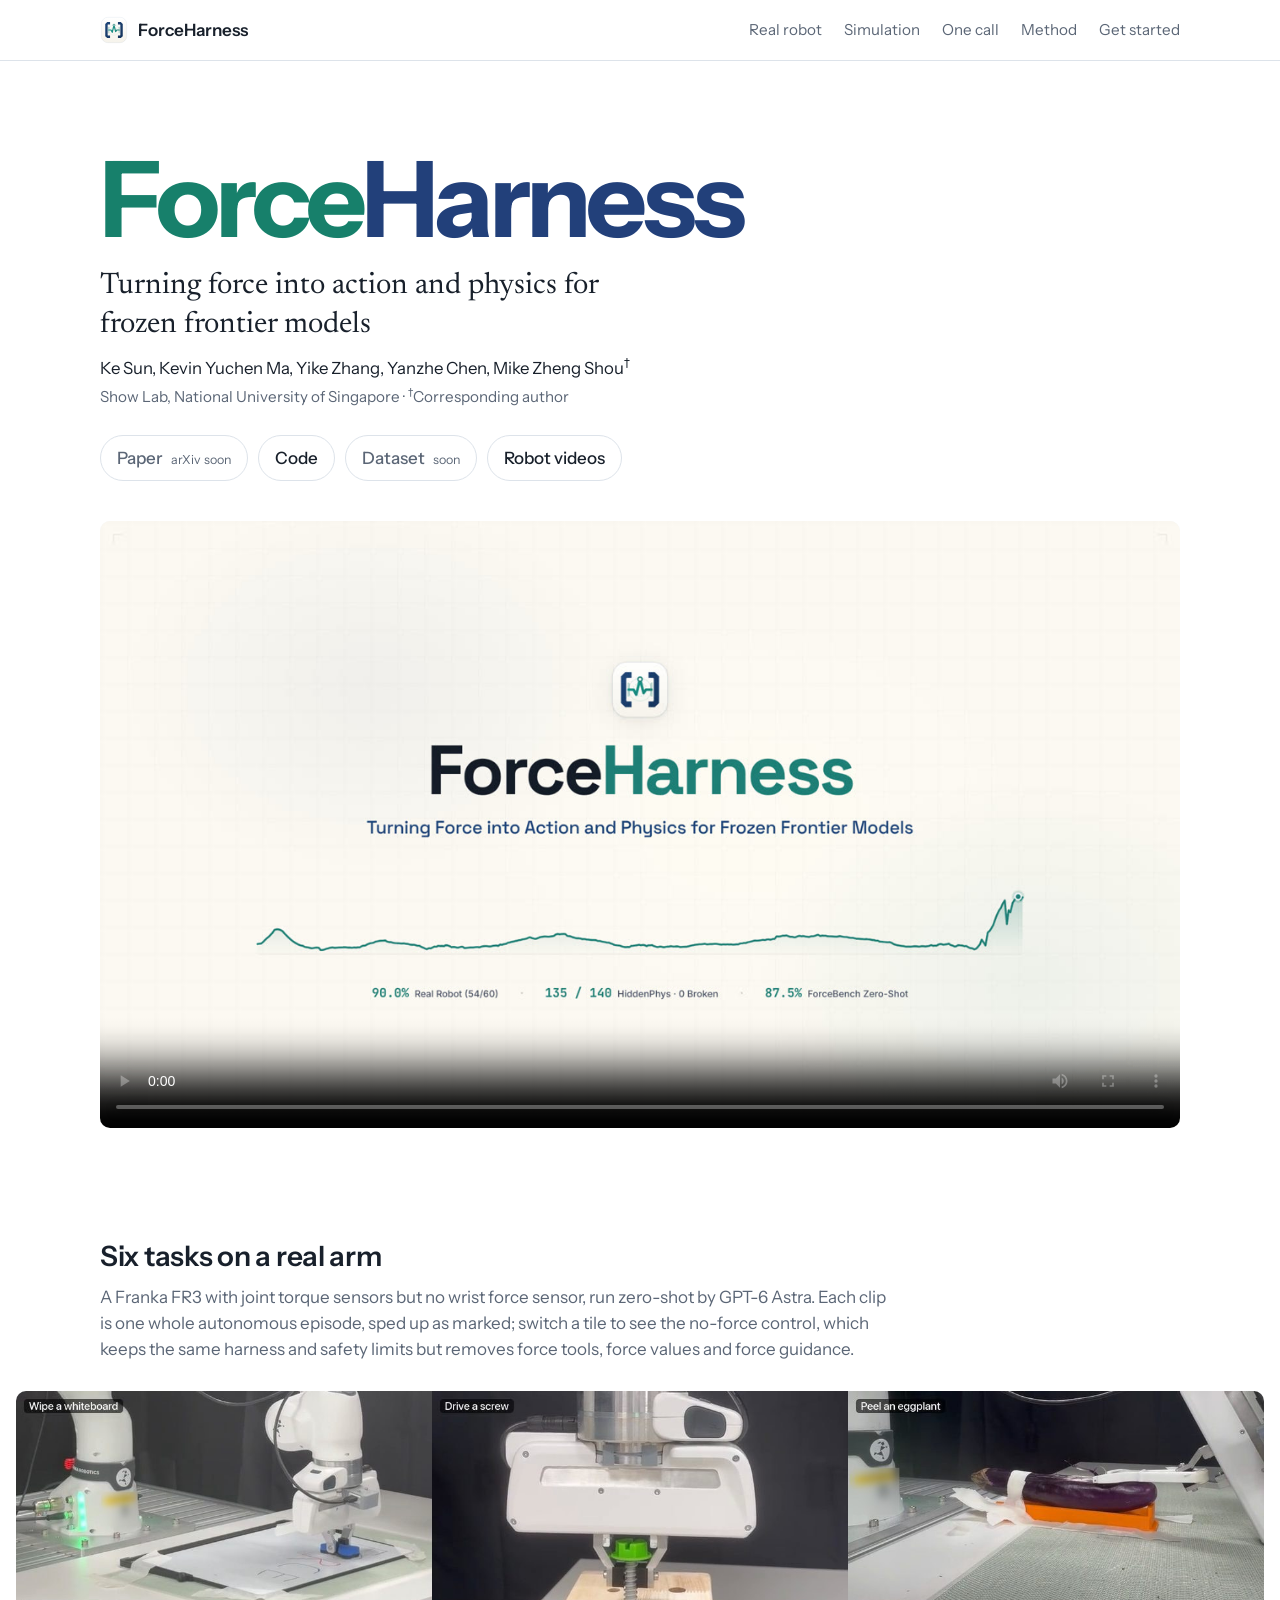
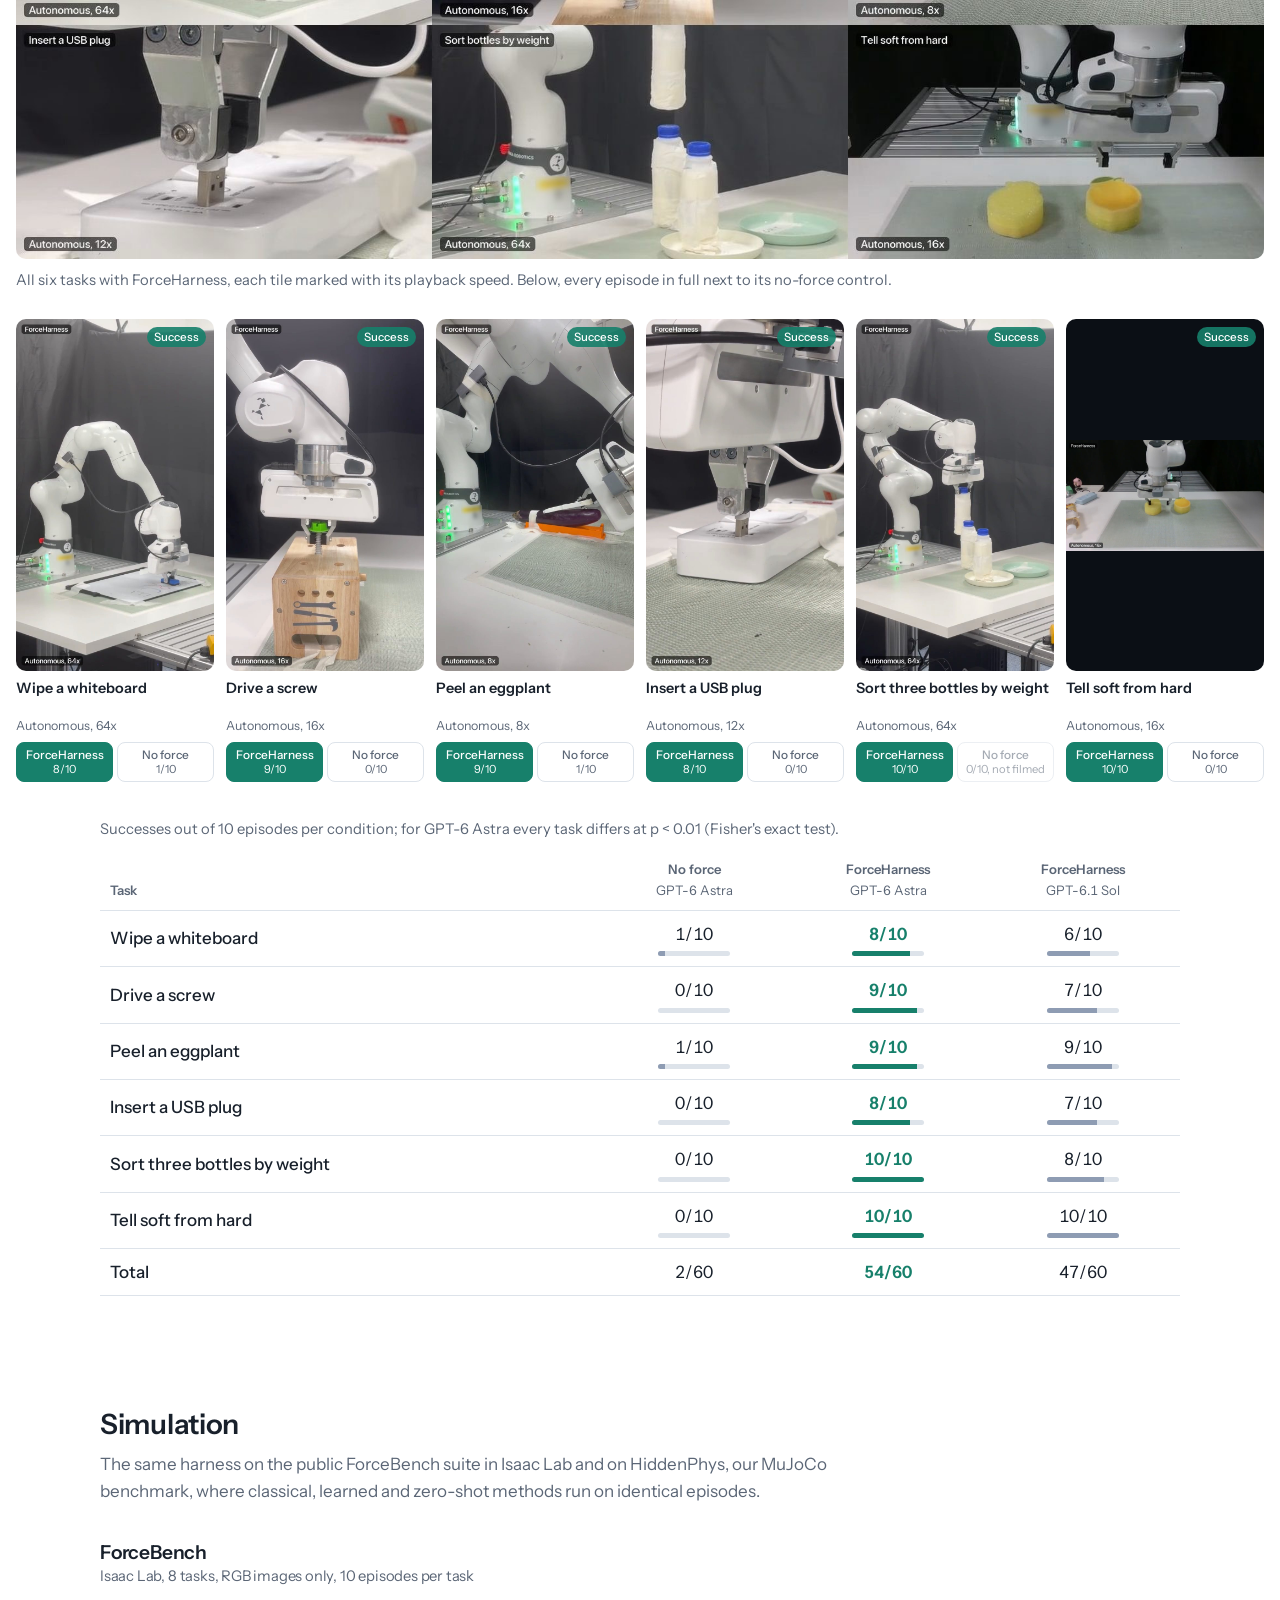
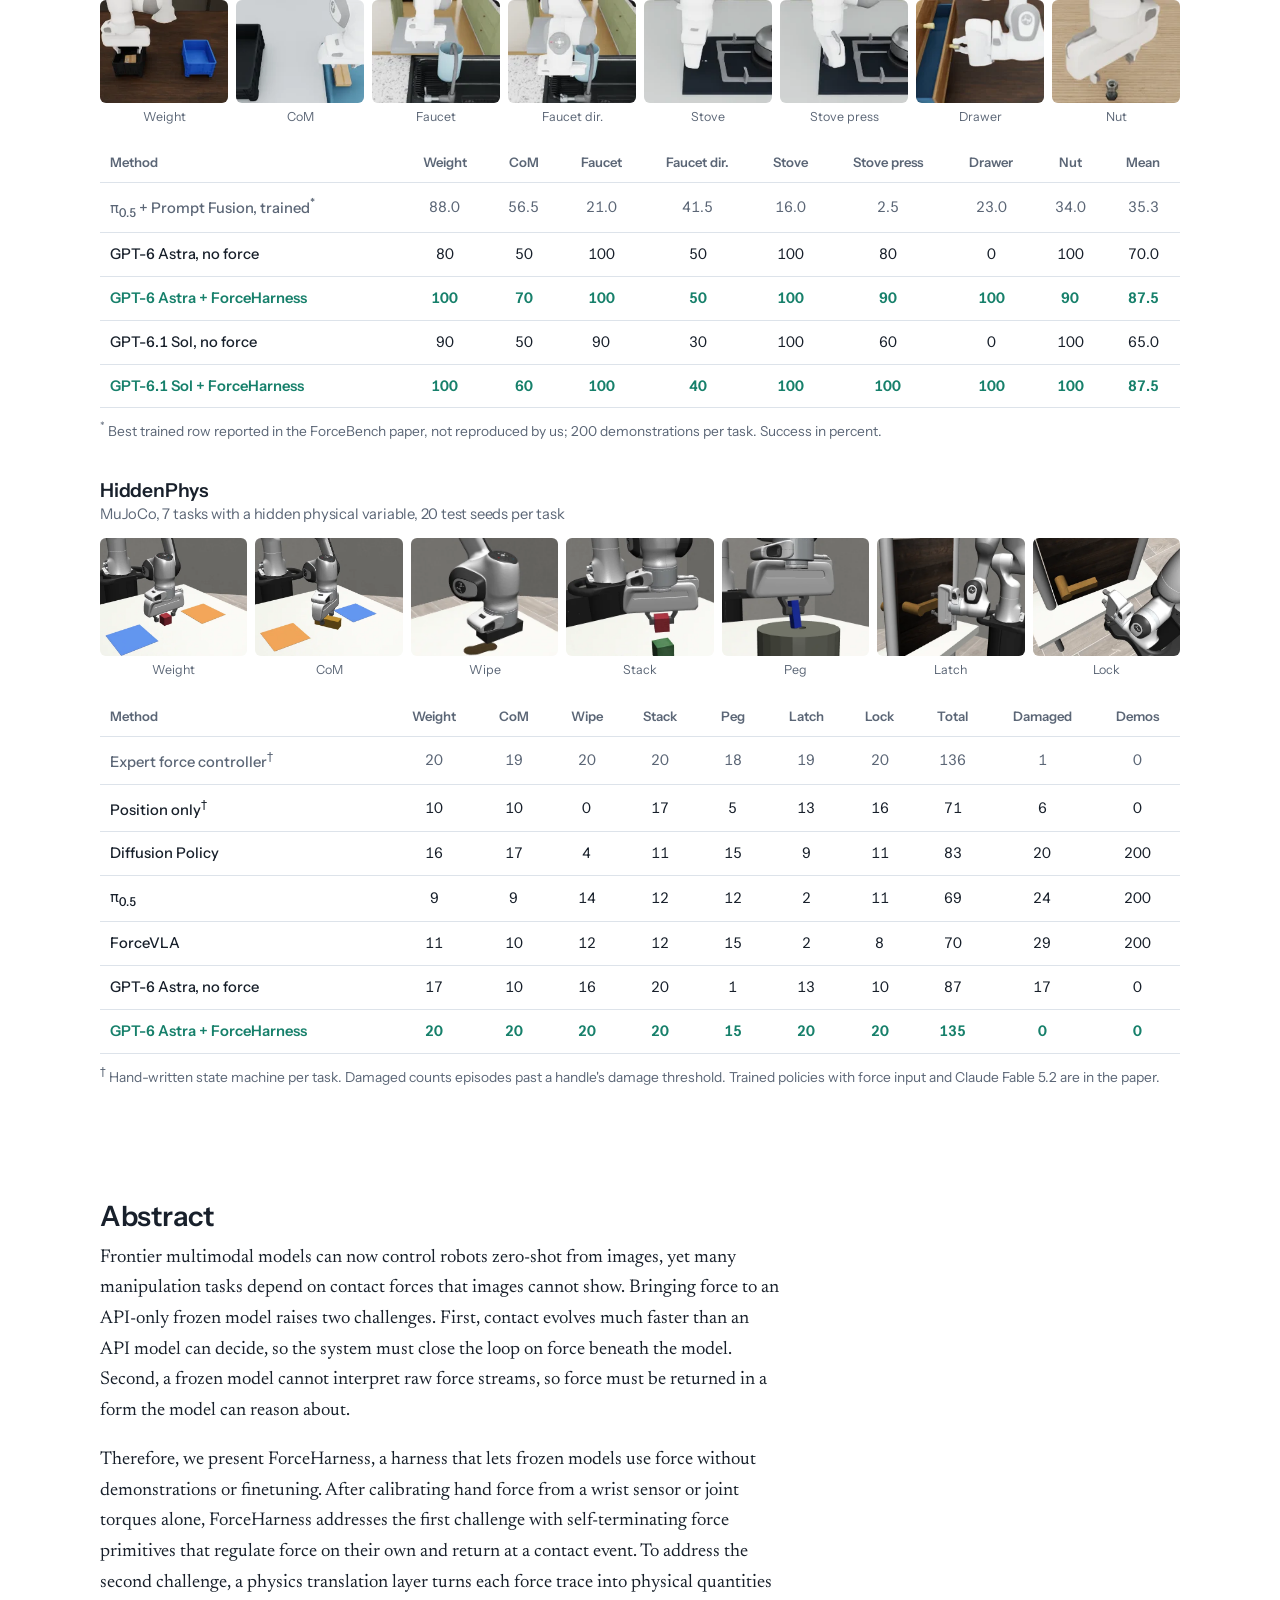
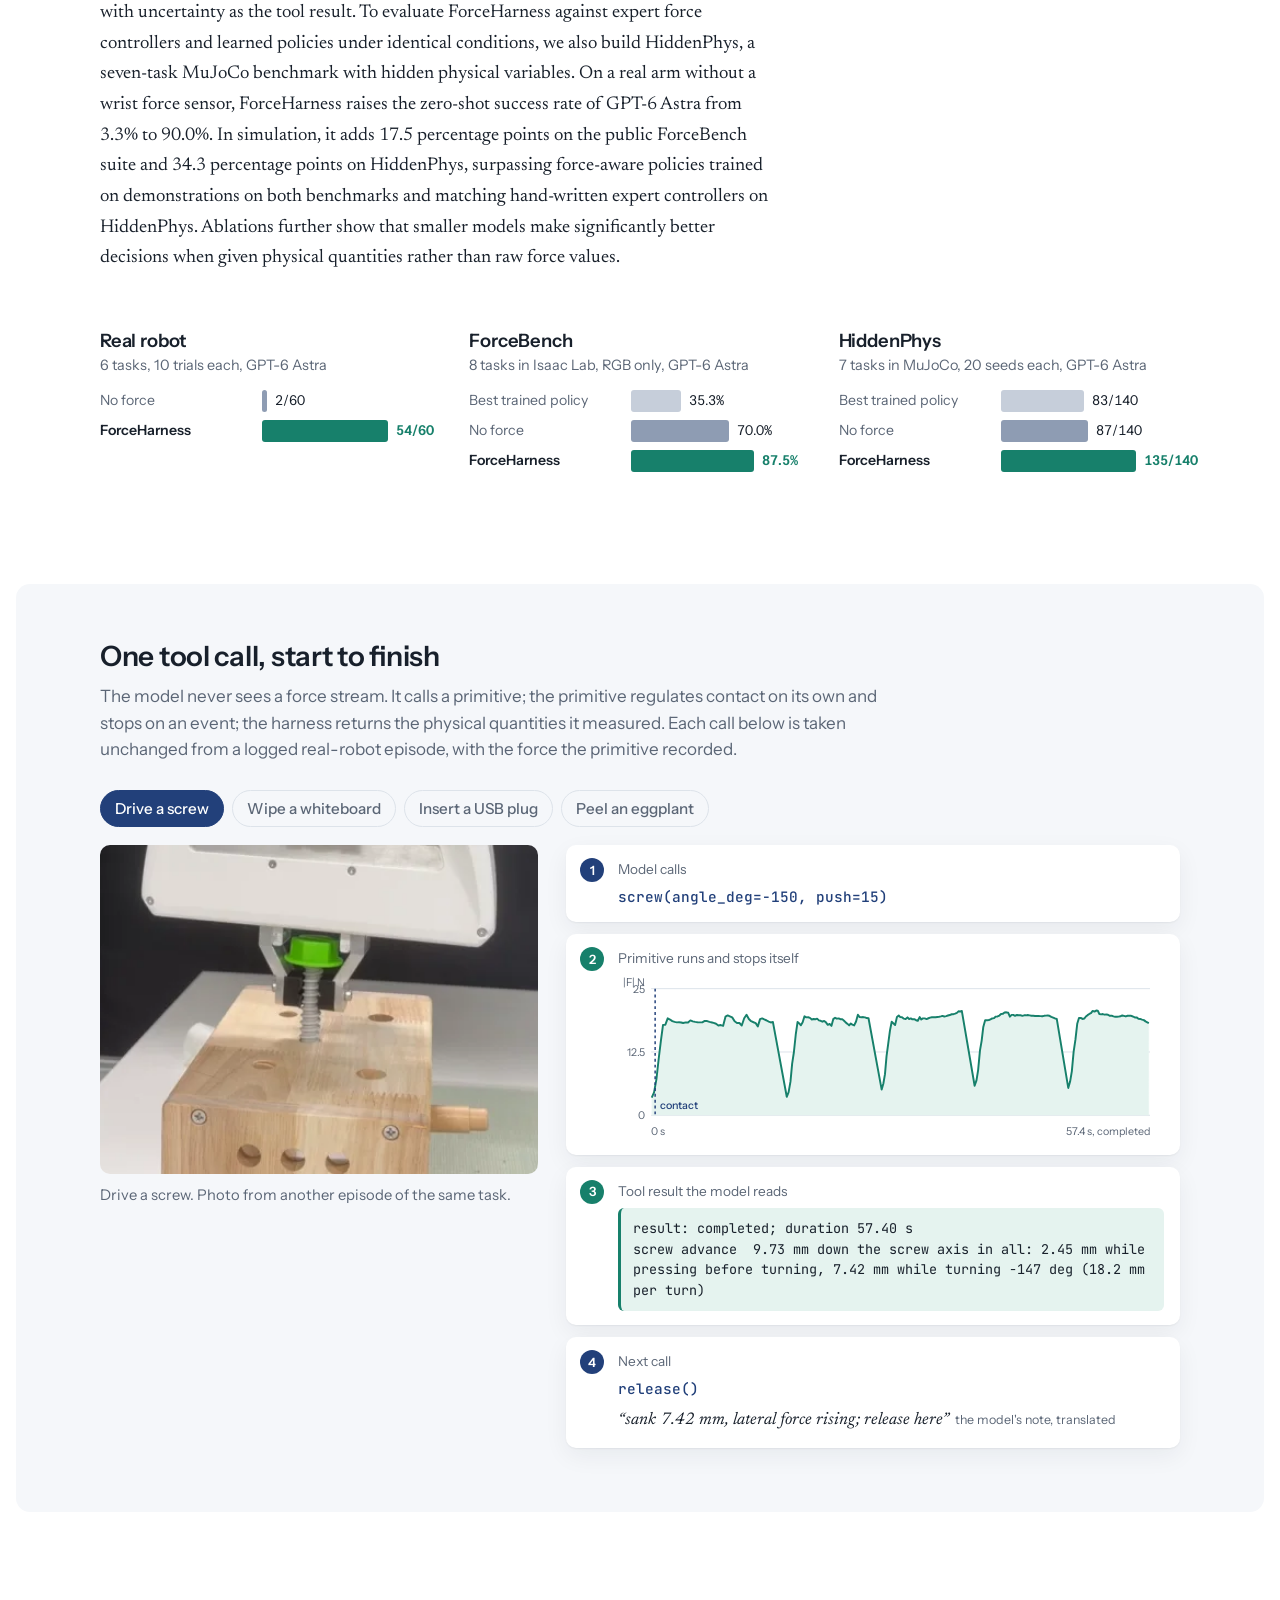
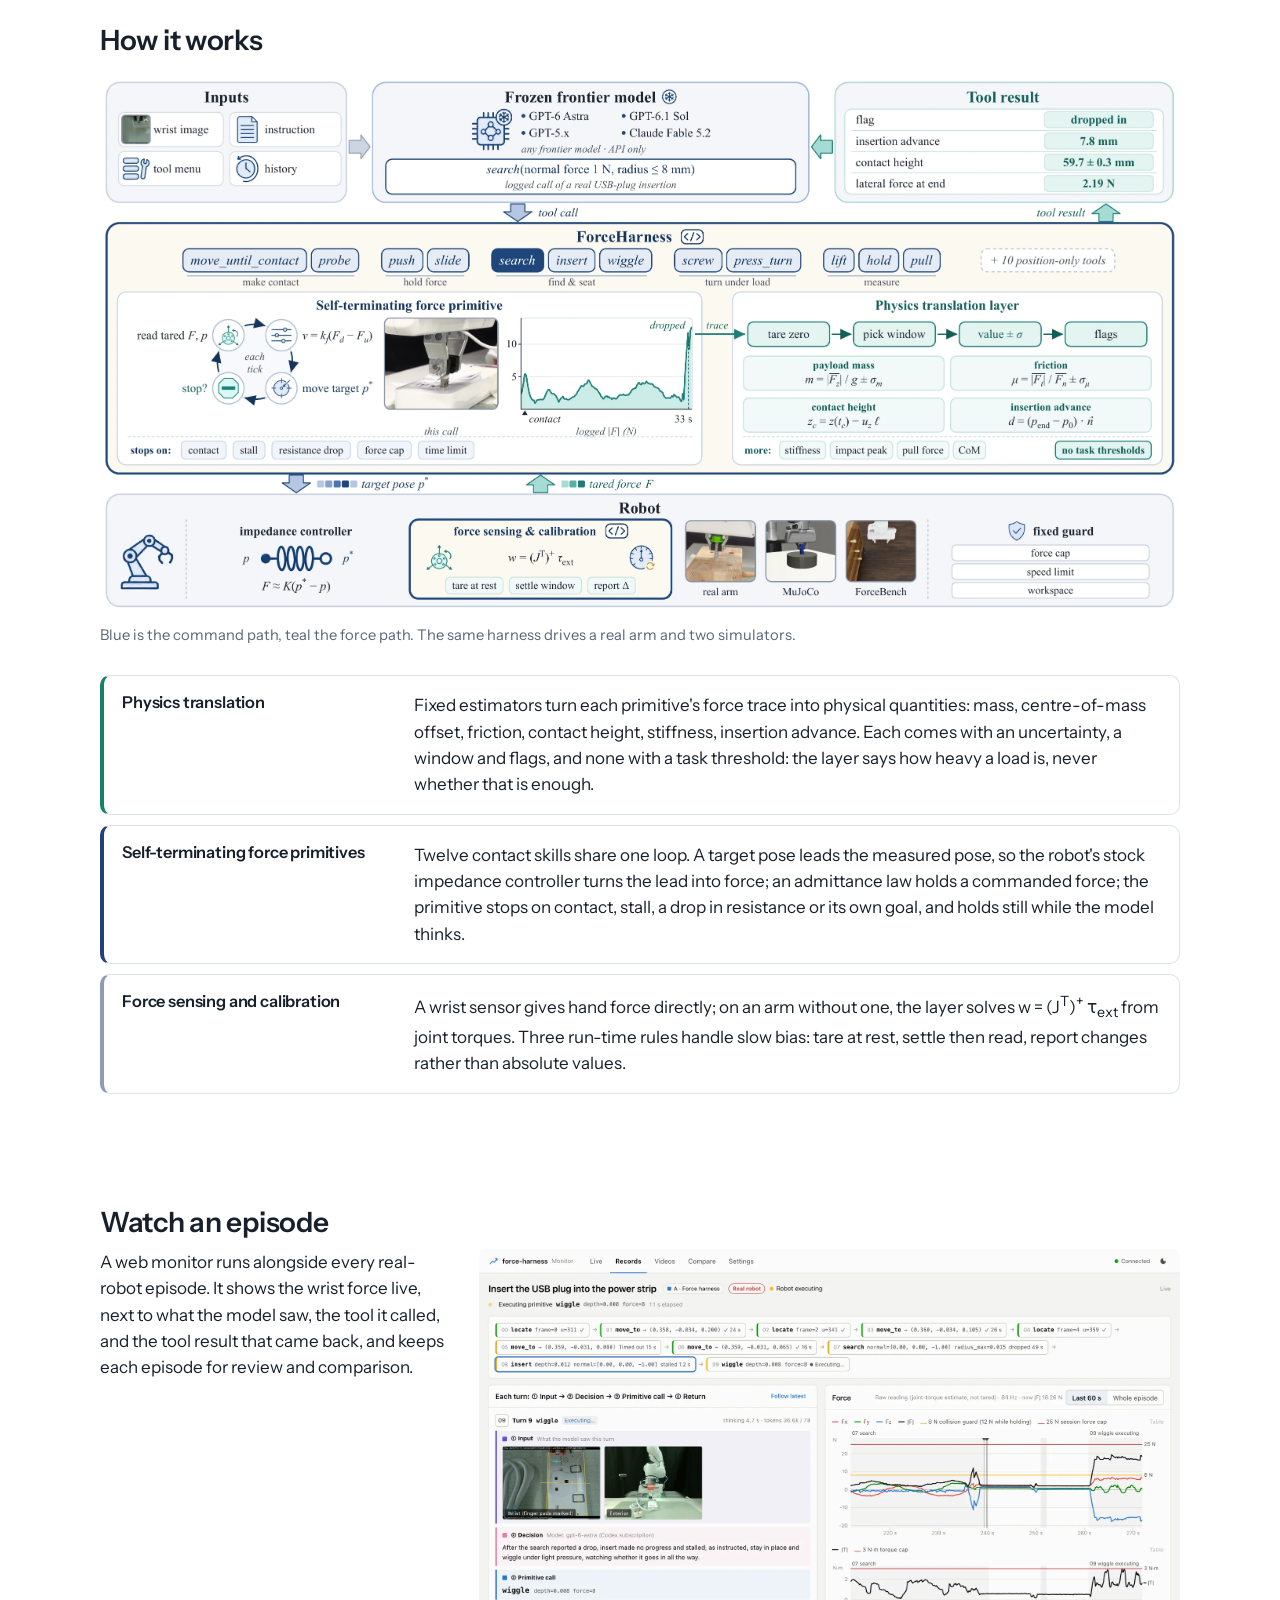
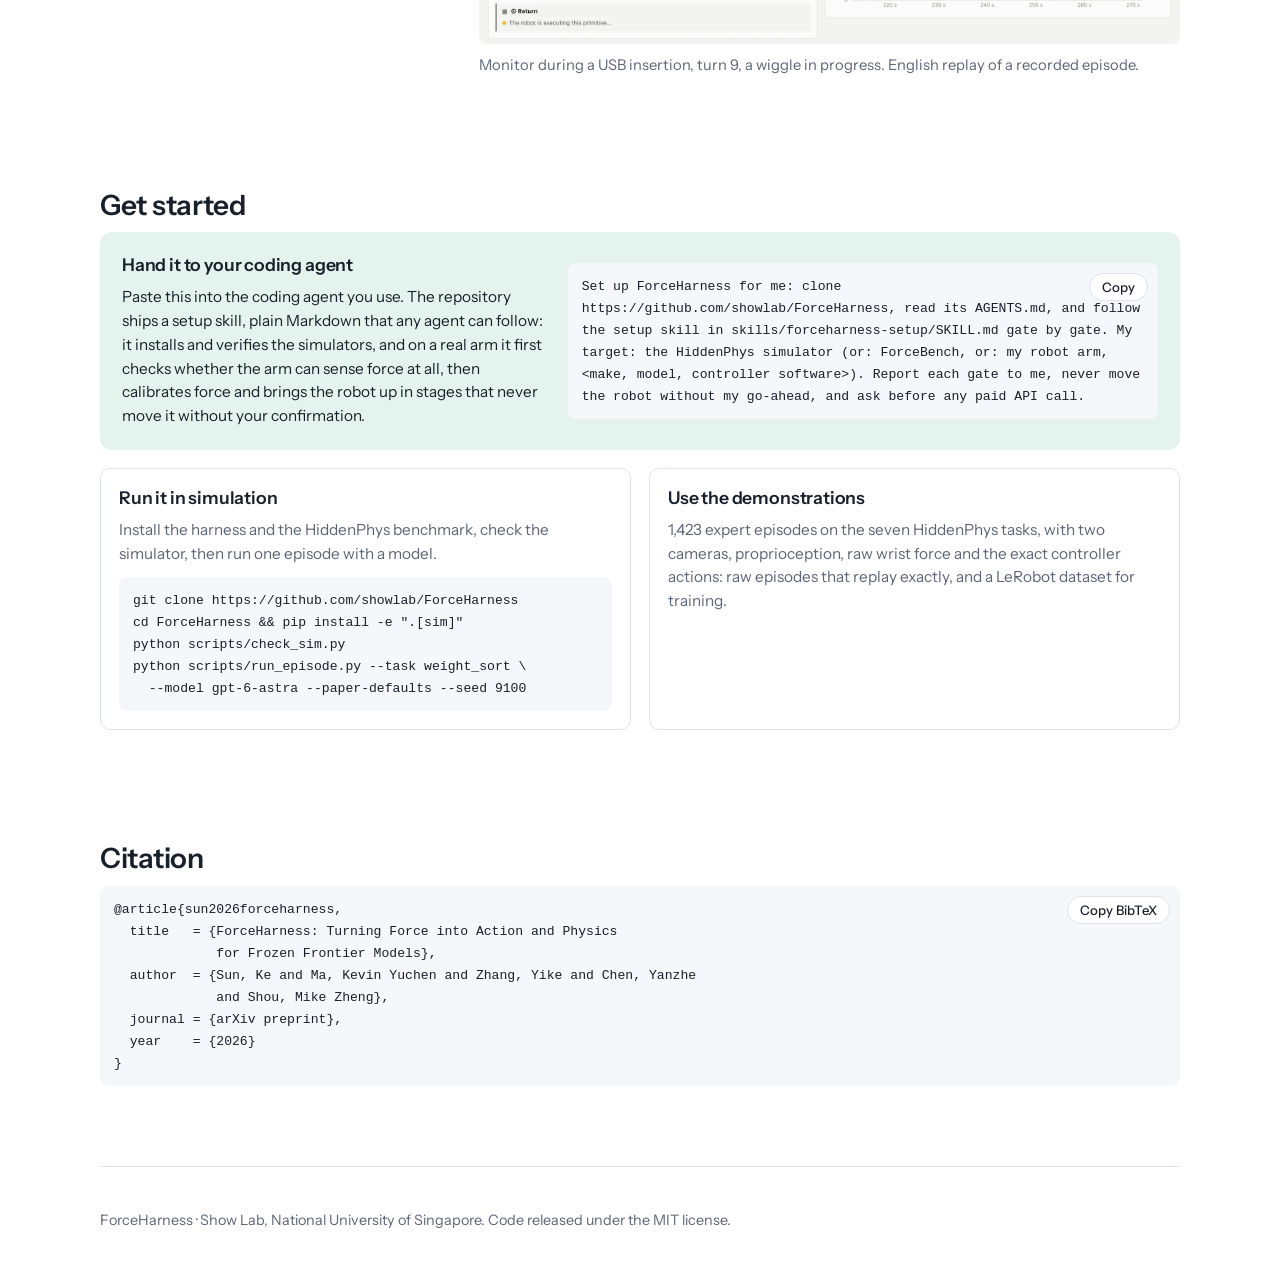
==== index.html @ 5e6ef02f "Project page" ====
<!doctype html>
<html lang="en">
<head>
<meta charset="utf-8">
<meta name="viewport" content="width=device-width, initial-scale=1">
<title>ForceHarness: Turning Force into Action and Physics for Frozen Frontier Models</title>
<meta name="description" content="ForceHarness lets a frozen frontier model use wrist force through self-terminating force primitives and a physics translation layer, with no demonstrations or finetuning.">
<meta property="og:title" content="ForceHarness: Turning Force into Action and Physics for Frozen Frontier Models">
<meta property="og:description" content="A harness that lets frozen frontier models use wrist force, on a real arm, ForceBench and HiddenPhys.">
<link rel="canonical" href="https://showlab.github.io/ForceHarness/">
<meta property="og:type" content="website">
<meta property="og:url" content="https://showlab.github.io/ForceHarness/">
<meta property="og:image" content="https://showlab.github.io/ForceHarness/assets/img/og_card.jpg">
<meta property="og:image:width" content="1200">
<meta property="og:image:height" content="630">
<meta property="og:image:alt" content="ForceHarness: Turning Force into Action and Physics for Frozen Frontier Models">
<meta name="twitter:card" content="summary_large_image">
<link rel="icon" type="image/png" href="assets/img/favicon.png">
<link rel="preconnect" href="https://fonts.googleapis.com">
<link rel="preconnect" href="https://fonts.gstatic.com" crossorigin>
<link href="https://fonts.googleapis.com/css2?family=Instrument+Sans:wght@400;500;600;700&family=JetBrains+Mono:wght@400;500&family=Newsreader:ital,opsz,wght@0,6..72,400;0,6..72,500;1,6..72,400&display=swap" rel="stylesheet">
<link rel="stylesheet" href="assets/css/site.css?v=20261116a">
</head>
<body>
<a class="skip" href="#main">Skip to content</a>

<header class="top">
  <div class="wrap top-row">
    <a class="brand" href="#" aria-label="ForceHarness home">
      <img src="assets/img/logo-badge.svg" alt="" width="28" height="28">
      <span>ForceHarness</span>
    </a>
    <nav aria-label="Sections">
      <a href="#real">Real robot</a>
      <a href="#bench">Simulation</a>
      <a href="#call">One call</a>
      <a href="#method">Method</a>
      <a href="#start">Get started</a>
    </nav>
  </div>
</header>

<main id="main">

<section class="hero">
  <div class="wrap">
    <h1><span class="w-force">Force</span><span class="w-harness">Harness</span></h1>
    <p class="lede">Turning force into action and physics for frozen frontier models</p>
    <p class="authors">Ke Sun, Kevin Yuchen Ma, Yike Zhang, Yanzhe Chen, Mike Zheng Shou<sup>&dagger;</sup></p>
    <p class="affil">Show Lab, National University of Singapore <span aria-hidden="true">&middot;</span> <sup>&dagger;</sup>Corresponding author</p>
    <ul class="links" aria-label="Resources">
      <li><span class="btn is-soon" aria-disabled="true">Paper<small>arXiv soon</small></span></li>
      <li><a class="btn" href="https://github.com/showlab/ForceHarness">Code</a></li>
      <li><span class="btn is-soon" aria-disabled="true">Dataset<small>soon</small></span></li>
      <li><a class="btn" href="#real">Robot videos</a></li>
    </ul>
  </div>
  <!-- Main video: the project film. It has narration, so it waits for a click. -->
  <figure id="film" class="film wrap">
    <video id="film-video" controls playsinline preload="metadata" poster="assets/video/forceharness_film.jpg">
      <source src="assets/video/forceharness_film.mp4" type="video/mp4">
    </video>
  </figure>
</section>

<section id="real" class="real">
  <div class="wrap">
    <h2>Six tasks on a real arm</h2>
    <p class="section-intro">A Franka FR3 with joint torque sensors but no wrist force sensor, run zero-shot by GPT-6 Astra.
      Each clip is one whole autonomous episode, sped up as marked; switch a tile to see the no-force control, which keeps
      the same harness and safety limits but removes force tools, force values and force guidance.</p>
  </div>
  <figure class="teaser wrap-wide">
    <video id="teaser" autoplay muted loop playsinline preload="metadata" poster="assets/video/teaser.jpg">
      <source src="assets/video/teaser.mp4" type="video/mp4">
    </video>
    <figcaption>All six tasks with ForceHarness, each tile marked with its playback speed. Below, every episode in full
      next to its no-force control.</figcaption>
  </figure>
  <div class="clip-grid wrap-wide" data-clips></div>
  <div class="wrap">
  <p class="table-lead">Successes out of 10 episodes per condition; for GPT-6 Astra every task differs at p &lt; 0.01
    (Fisher's exact test).</p>
  <div class="table-scroll">
    <table class="real-table">
      <thead>
        <tr><th scope="col">Task</th><th scope="col">No force<br><span>GPT-6 Astra</span></th><th scope="col">ForceHarness<br><span>GPT-6 Astra</span></th><th scope="col">ForceHarness<br><span>GPT-6.1 Sol</span></th></tr>
      </thead>
      <tbody></tbody>
      <tfoot><tr><th scope="row">Total</th><td>2/60</td><td class="win">54/60</td><td>47/60</td></tr></tfoot>
    </table>
  </div>
  </div>
</section>

<section id="bench" class="bench wrap">
  <h2>Simulation</h2>
  <p class="section-intro">The same harness on the public ForceBench suite in Isaac Lab and on HiddenPhys, our MuJoCo
    benchmark, where classical, learned and zero-shot methods run on identical episodes.</p>
  <div class="bench-block">
    <h3>ForceBench <span>Isaac Lab, 8 tasks, RGB images only, 10 episodes per task</span></h3>
    <div class="frames frames-8" data-frames="fb"></div>
    <div class="table-scroll">
      <table class="num-table">
        <thead><tr><th scope="col">Method</th><th>Weight</th><th>CoM</th><th>Faucet</th><th>Faucet dir.</th><th>Stove</th><th>Stove press</th><th>Drawer</th><th>Nut</th><th>Mean</th></tr></thead>
        <tbody>
          <tr class="muted-row"><th scope="row">&pi;<sub>0.5</sub> + Prompt Fusion, trained<sup>*</sup></th><td>88.0</td><td>56.5</td><td>21.0</td><td>41.5</td><td>16.0</td><td>2.5</td><td>23.0</td><td>34.0</td><td>35.3</td></tr>
          <tr><th scope="row">GPT-6 Astra, no force</th><td>80</td><td>50</td><td>100</td><td>50</td><td>100</td><td>80</td><td>0</td><td>100</td><td>70.0</td></tr>
          <tr class="win-row"><th scope="row">GPT-6 Astra + ForceHarness</th><td>100</td><td>70</td><td>100</td><td>50</td><td>100</td><td>90</td><td>100</td><td>90</td><td>87.5</td></tr>
          <tr><th scope="row">GPT-6.1 Sol, no force</th><td>90</td><td>50</td><td>90</td><td>30</td><td>100</td><td>60</td><td>0</td><td>100</td><td>65.0</td></tr>
          <tr class="win-row"><th scope="row">GPT-6.1 Sol + ForceHarness</th><td>100</td><td>60</td><td>100</td><td>40</td><td>100</td><td>100</td><td>100</td><td>100</td><td>87.5</td></tr>
        </tbody>
      </table>
    </div>
    <p class="table-note"><sup>*</sup> Best trained row reported in the ForceBench paper, not reproduced by us; 200 demonstrations per task. Success in percent.</p>
  </div>
  <div class="bench-block">
    <h3>HiddenPhys <span>MuJoCo, 7 tasks with a hidden physical variable, 20 test seeds per task</span></h3>
    <div class="frames frames-7" data-frames="hp"></div>
    <div class="table-scroll">
      <table class="num-table">
        <thead><tr><th scope="col">Method</th><th>Weight</th><th>CoM</th><th>Wipe</th><th>Stack</th><th>Peg</th><th>Latch</th><th>Lock</th><th>Total</th><th>Damaged</th><th>Demos</th></tr></thead>
        <tbody>
          <tr class="muted-row"><th scope="row">Expert force controller<sup>&dagger;</sup></th><td>20</td><td>19</td><td>20</td><td>20</td><td>18</td><td>19</td><td>20</td><td>136</td><td>1</td><td>0</td></tr>
          <tr><th scope="row">Position only<sup>&dagger;</sup></th><td>10</td><td>10</td><td>0</td><td>17</td><td>5</td><td>13</td><td>16</td><td>71</td><td>6</td><td>0</td></tr>
          <tr><th scope="row">Diffusion Policy</th><td>16</td><td>17</td><td>4</td><td>11</td><td>15</td><td>9</td><td>11</td><td>83</td><td>20</td><td>200</td></tr>
          <tr><th scope="row">&pi;<sub>0.5</sub></th><td>9</td><td>9</td><td>14</td><td>12</td><td>12</td><td>2</td><td>11</td><td>69</td><td>24</td><td>200</td></tr>
          <tr><th scope="row">ForceVLA</th><td>11</td><td>10</td><td>12</td><td>12</td><td>15</td><td>2</td><td>8</td><td>70</td><td>29</td><td>200</td></tr>
          <tr><th scope="row">GPT-6 Astra, no force</th><td>17</td><td>10</td><td>16</td><td>20</td><td>1</td><td>13</td><td>10</td><td>87</td><td>17</td><td>0</td></tr>
          <tr class="win-row"><th scope="row">GPT-6 Astra + ForceHarness</th><td>20</td><td>20</td><td>20</td><td>20</td><td>15</td><td>20</td><td>20</td><td>135</td><td>0</td><td>0</td></tr>
        </tbody>
      </table>
    </div>
    <p class="table-note"><sup>&dagger;</sup> Hand-written state machine per task. Damaged counts episodes past a handle's damage
      threshold. Trained policies with force input and Claude Fable 5.2 are in the paper.</p>
  </div>
</section>

<section class="abstract wrap prose">
  <h2>Abstract</h2>
  <p>Frontier multimodal models can now control robots zero-shot from images, yet many manipulation tasks depend on
    contact forces that images cannot show. Bringing force to an API-only frozen model raises two challenges. First,
    contact evolves much faster than an API model can decide, so the system must close the loop on force beneath the
    model. Second, a frozen model cannot interpret raw force streams, so force must be returned in a form the model can
    reason about.</p>
  <p>Therefore, we present ForceHarness, a harness that lets frozen models use force without demonstrations or
    finetuning. After calibrating hand force from a wrist sensor or joint torques alone, ForceHarness addresses the first
    challenge with self-terminating force primitives that regulate force on their own and return at a contact event. To
    address the second challenge, a physics translation layer turns each force trace into physical quantities with
    uncertainty as the tool result. To evaluate ForceHarness against expert force controllers and learned policies under
    identical conditions, we also build HiddenPhys, a seven-task MuJoCo benchmark with hidden physical variables. On a
    real arm without a wrist force sensor, ForceHarness raises the zero-shot success rate of GPT-6 Astra from 3.3% to
    90.0%. In simulation, it adds 17.5 percentage points on the public ForceBench suite and 34.3 percentage points on
    HiddenPhys, surpassing force-aware policies trained on demonstrations on both benchmarks and matching hand-written
    expert controllers on HiddenPhys. Ablations further show that smaller models make significantly better decisions
    when given physical quantities rather than raw force values.</p>
</section>

<section class="results wrap" aria-label="Main results in numbers">
  <div class="result">
    <h2>Real robot</h2>
    <p class="result-sub">6 tasks, 10 trials each, GPT-6 Astra</p>
    <div class="bars" data-bars='[["No force",3.3,"2/60"],["ForceHarness",90.0,"54/60"]]'></div>
  </div>
  <div class="result">
    <h2>ForceBench</h2>
    <p class="result-sub">8 tasks in Isaac Lab, RGB only, GPT-6 Astra</p>
    <div class="bars" data-bars='[["Best trained policy",35.3,"35.3%"],["No force",70.0,"70.0%"],["ForceHarness",87.5,"87.5%"]]'></div>
  </div>
  <div class="result">
    <h2>HiddenPhys</h2>
    <p class="result-sub">7 tasks in MuJoCo, 20 seeds each, GPT-6 Astra</p>
    <div class="bars" data-bars='[["Best trained policy",59.3,"83/140"],["No force",62.1,"87/140"],["ForceHarness",96.4,"135/140"]]'></div>
  </div>
</section>

<section id="call" class="call wrap-wide">
  <div class="wrap">
    <h2>One tool call, start to finish</h2>
    <p class="section-intro">The model never sees a force stream. It calls a primitive; the primitive regulates contact on
      its own and stops on an event; the harness returns the physical quantities it measured. Each call below is taken
      unchanged from a logged real-robot episode, with the force the primitive recorded.</p>
  </div>
  <div class="call-shell">
    <div class="tabs" role="tablist" aria-label="Logged calls"></div>
    <div class="call-panel" role="tabpanel" aria-live="polite">
      <figure class="call-photo"><img alt="" src=""><figcaption></figcaption></figure>
      <ol class="call-steps">
        <li class="step step-command">
          <span class="step-label">Model calls</span>
          <code class="call-code" data-field="call"></code>
        </li>
        <li class="step step-force">
          <span class="step-label">Primitive runs and stops itself</span>
          <svg class="trace" viewBox="0 0 560 170" role="img" aria-label="Force on the hand during the call"></svg>
        </li>
        <li class="step step-force">
          <span class="step-label">Tool result the model reads</span>
          <pre class="receipt" data-field="receipt"></pre>
        </li>
        <li class="step step-command">
          <span class="step-label">Next call</span>
          <code class="call-code" data-field="next"></code>
          <p class="note"></p>
        </li>
      </ol>
    </div>
  </div>
</section>

<section id="method" class="method wrap">
  <h2>How it works</h2>
  <figure class="fig">
    <a href="assets/img/fig2_overview.webp"><img src="assets/img/fig2_overview.webp" alt="Overview of ForceHarness: a frozen model calls tools; self-terminating force primitives close the loop on force; a physics translation layer turns force traces into quantities with uncertainty." loading="lazy"></a>
    <figcaption>Blue is the command path, teal the force path. The same harness drives a real arm and two simulators.</figcaption>
  </figure>
  <div class="layers">
    <div class="layer layer-top">
      <h3>Physics translation</h3>
      <p>Fixed estimators turn each primitive's force trace into physical quantities: mass, centre-of-mass offset,
        friction, contact height, stiffness, insertion advance. Each comes with an uncertainty, a window and flags, and
        none with a task threshold: the layer says how heavy a load is, never whether that is enough.</p>
    </div>
    <div class="layer layer-mid">
      <h3>Self-terminating force primitives</h3>
      <p>Twelve contact skills share one loop. A target pose leads the measured pose, so the robot's stock impedance
        controller turns the lead into force; an admittance law holds a commanded force; the primitive stops on contact,
        stall, a drop in resistance or its own goal, and holds still while the model thinks.</p>
    </div>
    <div class="layer layer-base">
      <h3>Force sensing and calibration</h3>
      <p>A wrist sensor gives hand force directly; on an arm without one, the layer solves w = (J<sup>T</sup>)<sup>+</sup>
        &tau;<sub>ext</sub> from joint torques. Three run-time rules handle slow bias: tare at rest, settle then read,
        report changes rather than absolute values.</p>
    </div>
  </div>
</section>

<section class="monitor wrap">
  <h2>Watch an episode</h2>
  <div class="monitor-row">
    <p>A web monitor runs alongside every real-robot episode. It shows the wrist force live, next to what the model saw,
      the tool it called, and the tool result that came back, and keeps each episode for review and comparison.</p>
    <figure class="fig">
      <a href="assets/img/monitor_live.webp"><img src="assets/img/monitor_live.webp" alt="Web monitor during a USB insertion: live wrist force, the model's call and the returned tool result." loading="lazy"></a>
      <figcaption>Monitor during a USB insertion, turn 9, a wiggle in progress. English replay of a recorded episode.</figcaption>
    </figure>
  </div>
</section>

<section id="start" class="start wrap">
  <h2>Get started</h2>
  <div class="start-agent">
    <div class="start-agent-text">
      <h3>Hand it to your coding agent</h3>
      <p>Paste this into the coding agent you use. The repository ships a setup skill, plain Markdown that any agent can follow: it installs
        and verifies the simulators, and on a real arm it first checks whether the arm can sense force at all, then
        calibrates force and brings the robot up in stages that never move it without your confirmation.</p>
    </div>
    <div class="bib prompt">
      <button class="copy" type="button" data-copy="#agent-prompt">Copy</button>
<pre id="agent-prompt"><code>Set up ForceHarness for me: clone https://github.com/showlab/ForceHarness, read its AGENTS.md, and follow the setup skill in skills/forceharness-setup/SKILL.md gate by gate. My target: the HiddenPhys simulator (or: ForceBench, or: my robot arm, &lt;make, model, controller software&gt;). Report each gate to me, never move the robot without my go-ahead, and ask before any paid API call.</code></pre>
    </div>
  </div>
  <div class="start-grid">
    <div class="start-item">
      <h3>Run it in simulation</h3>
      <p>Install the harness and the HiddenPhys benchmark, check the simulator, then run one episode with a model.</p>
<pre class="cmd"><code>git clone https://github.com/showlab/ForceHarness
cd ForceHarness &amp;&amp; pip install -e ".[sim]"
python scripts/check_sim.py
python scripts/run_episode.py --task weight_sort \
  --model gpt-6-astra --paper-defaults --seed 9100</code></pre>
    </div>
    <div class="start-item">
      <h3>Use the demonstrations</h3>
      <p>1,423 expert episodes on the seven HiddenPhys tasks, with two cameras, proprioception, raw wrist force and the exact
        controller actions: raw episodes that replay exactly, and a LeRobot dataset for training.</p>
    </div>
  </div>
</section>

<section class="cite wrap">
  <h2>Citation</h2>
  <div class="bib">
    <button class="copy" type="button" data-copy="#bibtex">Copy BibTeX</button>
<pre id="bibtex"><code>@article{sun2026forceharness,
  title   = {ForceHarness: Turning Force into Action and Physics
             for Frozen Frontier Models},
  author  = {Sun, Ke and Ma, Kevin Yuchen and Zhang, Yike and Chen, Yanzhe
             and Shou, Mike Zheng},
  journal = {arXiv preprint},
  year    = {2026}
}</code></pre>
  </div>
</section>

</main>

<footer class="foot wrap">
  <p>ForceHarness &middot; Show Lab, National University of Singapore. Code released under the MIT license.</p>
</footer>

<script src="assets/js/site.js?v=20261116a" defer></script>
</body>
</html>
---- assets/css/site.css ----
/* ForceHarness project page.
   Colour carries the paper's semantics: command (what the model sends) is navy, force (what comes back) is teal. */
:root {
  --paper: #ffffff;
  --panel: #f5f7fa;
  --ink: #18202b;
  --muted: #5b6676;
  --rule: #dde3ea;
  --command: #22407a;
  --command-tint: #e8edf7;
  --force: #17806b;
  --force-tint: #e5f3ef;
  --bar-base: #c6ceda;
  --bar-mid: #8e9cb3;
  --shadow: 0 1px 2px rgba(24, 32, 43, .06), 0 8px 24px rgba(24, 32, 43, .06);
  --sans: "Instrument Sans", system-ui, -apple-system, "Segoe UI", sans-serif;
  --serif: "Newsreader", Georgia, "Times New Roman", serif;
  --mono: "JetBrains Mono", ui-monospace, "SF Mono", Menlo, monospace;
  --max: 1080px;
  --max-wide: 1320px;
  color-scheme: light;
}
@media (prefers-color-scheme: dark) {
  :root:not([data-theme="light"]) {
    --paper: #0f1622; --panel: #151e2c; --ink: #e5eaf1; --muted: #98a4b6; --rule: #253246;
    --command: #93b1ee; --command-tint: #1a2740; --force: #4fc7ab; --force-tint: #12302b;
    --bar-base: #39465b; --bar-mid: #5d6c85; --shadow: 0 1px 2px rgba(0, 0, 0, .3), 0 8px 24px rgba(0, 0, 0, .25);
    color-scheme: dark;
  }
}
:root[data-theme="dark"] {
  --paper: #0f1622; --panel: #151e2c; --ink: #e5eaf1; --muted: #98a4b6; --rule: #253246;
  --command: #93b1ee; --command-tint: #1a2740; --force: #4fc7ab; --force-tint: #12302b;
  --bar-base: #39465b; --bar-mid: #5d6c85; --shadow: 0 1px 2px rgba(0, 0, 0, .3), 0 8px 24px rgba(0, 0, 0, .25);
  color-scheme: dark;
}

*, *::before, *::after { box-sizing: border-box; }
html { -webkit-text-size-adjust: 100%; scroll-behavior: smooth; }
body {
  margin: 0; background: var(--paper); color: var(--ink);
  font: 400 17px/1.55 var(--sans); font-feature-settings: "kern", "liga";
  overflow-x: hidden;
}
img, video, svg { display: block; max-width: 100%; }
a { color: var(--command); text-decoration-thickness: 1px; text-underline-offset: 3px; }
a:hover { text-decoration-thickness: 2px; }
:focus-visible { outline: 2px solid var(--command); outline-offset: 3px; border-radius: 4px; }
.skip { position: absolute; left: -999px; top: 0; }
.skip:focus { left: 16px; top: 12px; z-index: 10; background: var(--paper); padding: 8px 12px; }
.sr { position: absolute; width: 1px; height: 1px; overflow: hidden; clip: rect(0 0 0 0); }

.wrap { width: min(var(--max), 100% - 32px); margin-inline: auto; }
.wrap-wide { width: min(var(--max-wide), 100% - 32px); margin-inline: auto; }

h1, h2, h3 { font-family: var(--sans); letter-spacing: -.01em; margin: 0; }
h2 { font-size: 1.75rem; font-weight: 600; line-height: 1.2; margin-bottom: .6rem; }
h3 { font-size: 1.1rem; font-weight: 600; line-height: 1.3; }
section { margin-top: clamp(64px, 9vw, 112px); }
.section-intro { color: var(--muted); max-width: 72ch; margin: 0 0 28px; }

/* Header */
.top { border-bottom: 1px solid var(--rule); }
.top-row { display: flex; align-items: center; justify-content: space-between; gap: 16px; min-height: 60px; }
.brand { display: flex; align-items: center; gap: 10px; color: var(--ink); text-decoration: none; font-weight: 600; }
.top nav { display: flex; gap: 22px; flex-wrap: wrap; }
.top nav a { color: var(--muted); text-decoration: none; font-size: .95rem; }
.top nav a:hover { color: var(--ink); }

/* Hero: the wordmark is set large and tight, the subtitle in the serif */
.hero { margin-top: clamp(40px, 7vw, 88px); }
.hero h1 {
  font-size: clamp(3.2rem, 9vw, 6.6rem); font-weight: 700; letter-spacing: -.045em; line-height: .95;
}
.w-force { color: var(--force); }
.w-harness { color: var(--command); }
.lede { font-family: var(--serif); font-size: clamp(1.35rem, 2.6vw, 1.85rem); line-height: 1.3; margin: 18px 0 10px; max-width: 30ch; }
.authors { color: var(--ink); margin: 0; font-size: 1.05rem; }
.authors sup, .affil sup { font-size: .7em; }
.affil { color: var(--muted); margin: 4px 0 0; font-size: .95rem; }
.links { list-style: none; padding: 0; margin: 26px 0 0; display: flex; flex-wrap: wrap; gap: 10px; }
.btn {
  display: inline-flex; align-items: baseline; gap: 8px; padding: 9px 16px; border-radius: 999px;
  border: 1px solid var(--rule); color: var(--ink); text-decoration: none; font-weight: 500; background: var(--paper);
}
a.btn:hover { border-color: var(--command); color: var(--command); }
.btn small { color: var(--muted); font-size: .78rem; font-weight: 400; }
.btn.is-soon { color: var(--muted); cursor: default; }
.film { margin-top: 40px; }
.film video { display: block; width: 100%; aspect-ratio: 16 / 9; border-radius: 10px; background: var(--panel); }
.teaser { margin-top: 0; margin-bottom: 28px; }
.teaser video { width: 100%; aspect-ratio: 1920 / 720; object-fit: cover; border-radius: 10px; background: var(--panel); }
figcaption { color: var(--muted); font-size: .92rem; margin-top: 10px; max-width: 90ch; }

/* Result strip */
.results { display: grid; grid-template-columns: repeat(3, minmax(0, 1fr)); gap: 28px; margin-top: 56px; }
.result h2 { font-size: 1.15rem; margin-bottom: 2px; }
.result-sub { color: var(--muted); font-size: .9rem; margin: 0 0 14px; }
.bars { display: grid; gap: 8px; }
.bar { display: grid; grid-template-columns: 9.5rem 1fr; align-items: center; gap: 10px; font-size: .88rem; }
.bar-label { color: var(--muted); }
.bar-track { position: relative; display: block; height: 22px; }
.bar-fill { display: block; height: 100%; border-radius: 3px; background: var(--bar-base); min-width: 3px; }
.bar:nth-last-child(2) .bar-fill { background: var(--bar-mid); }
.bar.is-ours .bar-fill { background: var(--force); }
.bar.is-ours .bar-label { color: var(--ink); font-weight: 600; }
.bar-value { position: absolute; left: calc(var(--w) + 8px); top: 50%; transform: translateY(-50%); font-variant-numeric: tabular-nums; font-size: .85rem; white-space: nowrap; }
.bar.is-ours .bar-value { color: var(--force); font-weight: 600; }

/* Abstract */
.prose p { font-family: var(--serif); font-size: 1.16rem; line-height: 1.65; max-width: 68ch; margin: 0 0 1em; }

/* One call: the signature panel */
.call { background: var(--panel); padding: 56px 0 64px; border-radius: 14px; }
.call-shell { width: min(var(--max), 100% - 32px); margin: 0 auto; }
.tabs { display: flex; flex-wrap: wrap; gap: 8px; margin-bottom: 18px; }
.tab {
  font: 500 .95rem var(--sans); color: var(--muted); background: transparent; border: 1px solid var(--rule);
  padding: 8px 14px; border-radius: 999px; cursor: pointer;
}
.tab[aria-selected="true"] { color: var(--paper); background: var(--command); border-color: var(--command); }
.call-panel { display: grid; grid-template-columns: minmax(0, 5fr) minmax(0, 7fr); gap: 28px; align-items: start; }
.call-photo { margin: 0; position: sticky; top: 16px; }
.call-photo img { width: 100%; aspect-ratio: 4 / 3; object-fit: cover; border-radius: 10px; background: var(--rule); }
.call-steps { list-style: none; margin: 0; padding: 0; counter-reset: step; display: grid; gap: 12px; }
.step { counter-increment: step; position: relative; padding: 14px 16px 14px 52px; border-radius: 10px; background: var(--paper); box-shadow: var(--shadow); }
.step::before {
  content: counter(step); position: absolute; left: 14px; top: 13px; width: 24px; height: 24px; border-radius: 50%;
  display: grid; place-items: center; font: 600 .8rem var(--sans); color: var(--paper);
}
.step-command::before { background: var(--command); }
.step-force::before { background: var(--force); }
.step-label { display: block; font-size: .85rem; color: var(--muted); margin-bottom: 6px; }
.call-code { display: block; font: 500 .9rem/1.5 var(--mono); color: var(--command); overflow-wrap: anywhere; }
.receipt {
  margin: 0; font: 400 .84rem/1.55 var(--mono); color: var(--ink); background: var(--force-tint);
  border-left: 3px solid var(--force); padding: 10px 12px; border-radius: 6px; white-space: pre-wrap; overflow-wrap: anywhere;
}
.note { font-family: var(--serif); font-style: italic; margin: 8px 0 0; color: var(--ink); }
.note small { font-style: normal; font-family: var(--sans); color: var(--muted); font-size: .78rem; margin-left: 6px; }
.trace { width: 100%; height: auto; overflow: visible; }
.trace .grid { stroke: var(--rule); stroke-width: 1; }
.trace .axis { fill: var(--muted); font: 11px var(--sans); }
.trace .area { fill: var(--force-tint); }
.trace .line { fill: none; stroke: var(--force); stroke-width: 2; stroke-linejoin: round; }
.trace .marker { stroke: var(--command); stroke-width: 1.5; stroke-dasharray: 3 3; }
.trace .marker-label { fill: var(--command); font: 500 11px var(--sans); }
@media (prefers-reduced-motion: no-preference) {
  .trace .line.draw { animation: draw 1.4s ease-out forwards; }
  .trace .area.draw { animation: fade 1.4s ease-out forwards; }
  @keyframes draw { from { stroke-dashoffset: var(--len); } to { stroke-dashoffset: 0; } }
  @keyframes fade { from { opacity: 0; } to { opacity: 1; } }
}

/* Method */
.fig { margin: 0; }
.fig img { width: 100%; border-radius: 8px; background: #fff; }
.method .fig { margin-top: 18px; }
.layers { display: grid; gap: 10px; margin-top: 28px; }
.layer { display: grid; grid-template-columns: 17rem 1fr; gap: 20px; padding: 16px 18px; border-radius: 10px; border: 1px solid var(--rule); }
.layer h3 { font-size: 1.02rem; }
.layer p { margin: 0; color: var(--ink); }
.layer-top { border-left: 4px solid var(--force); }
.layer-mid { border-left: 4px solid var(--command); }
.layer-base { border-left: 4px solid var(--bar-mid); }

/* Tables */
.table-scroll { overflow-x: auto; -webkit-overflow-scrolling: touch; }
table { border-collapse: collapse; width: 100%; font-variant-numeric: tabular-nums; }
th, td { padding: 10px 10px; border-bottom: 1px solid var(--rule); text-align: center; }
thead th { font-size: .82rem; font-weight: 600; color: var(--muted); vertical-align: bottom; }
thead th:first-child { text-align: left; }
thead th span { font-weight: 400; }
tbody th, tfoot th { text-align: left; font-weight: 500; white-space: nowrap; }
.real-table td { width: 18%; }
.real-table .score { display: grid; gap: 4px; justify-items: center; }
.real-table .mini { width: 72px; height: 5px; border-radius: 3px; background: var(--rule); overflow: hidden; }
.real-table .mini i { display: block; height: 100%; background: var(--bar-mid); }
.real-table .win .mini i { background: var(--force); }
td.win, .win-row td, .win-row th { color: var(--force); font-weight: 600; }
.muted-row td, .muted-row th { color: var(--muted); }
.task-name { display: block; }
.real-table tbody th { white-space: normal; }
.table-note { color: var(--muted); font-size: .86rem; margin-top: 10px; }
.num-table { font-size: .92rem; }
.num-table td { min-width: 3.4rem; }

/* Real-robot clip tiles */
.real .clip-grid { display: grid; grid-template-columns: repeat(6, minmax(0, 1fr)); gap: 12px; margin-bottom: 36px; }
.tile { margin: 0; }
.tile-media { position: relative; aspect-ratio: 9 / 16; border-radius: 10px; overflow: hidden; background: #0b0f15; }
.tile-media video { width: 100%; height: 100%; object-fit: cover; display: block; }
.tile-media.is-landscape video { object-fit: contain; }
.tile-outcome { position: absolute; right: 8px; top: 8px; font: 500 .72rem var(--sans); color: #fff;
  background: rgba(11, 15, 21, .62); padding: 3px 7px; border-radius: 999px; }
.tile-speed { display: block; color: var(--muted); font-size: .78rem; margin-top: 1px; }
.tile-outcome.is-ok { background: rgba(23, 128, 107, .9); }
.tile figcaption { margin-top: 8px; color: var(--ink); font-size: .9rem; }
.tile figcaption strong { display: block; font-weight: 600; line-height: 1.25; min-height: 2.5em; }
.tile-switch { display: grid; grid-template-columns: 1fr 1fr; gap: 4px; margin-top: 6px; }
.tile-switch button { font: 500 .74rem/1.2 var(--sans); color: var(--muted); background: var(--paper); border: 1px solid var(--rule);
  border-radius: 8px; padding: 5px 4px; cursor: pointer; display: grid; gap: 1px; }
.tile-switch button small { font-size: .7rem; font-weight: 400; }
.tile-switch button[aria-pressed="true"] { color: var(--paper); background: var(--command); border-color: var(--command); }
.tile-switch button[aria-pressed="true"]:first-child { background: var(--force); border-color: var(--force); }
.tile-switch button[disabled] { cursor: default; opacity: .55; }
.table-lead { color: var(--muted); font-size: .92rem; margin: 0 0 8px; }

/* Benchmarks */
.bench-block { margin-top: 36px; }
.bench-block h3 { font-size: 1.2rem; margin-bottom: 14px; }
.bench-block h3 span { display: block; font-weight: 400; font-size: .92rem; color: var(--muted); margin-top: 2px; }
.frames { display: grid; gap: 8px; margin-bottom: 16px; }
.frames-8 { grid-template-columns: repeat(8, 1fr); }
.frames-7 { grid-template-columns: repeat(7, 1fr); }
.frames figure { margin: 0; }
.frames img { width: 100%; aspect-ratio: 5 / 4; object-fit: cover; border-radius: 6px; background: var(--panel); }
.frames figcaption { font-size: .78rem; margin-top: 4px; text-align: center; }

/* Monitor */
.monitor-row { display: grid; grid-template-columns: minmax(0, 4fr) minmax(0, 8fr); gap: 28px; align-items: start; }
.monitor-row > p { margin: 0; max-width: 40ch; }

/* Get started */
.start-agent { display: grid; grid-template-columns: minmax(0, 5fr) minmax(0, 7fr); gap: 24px; align-items: center;
  padding: 22px; border-radius: 12px; background: var(--force-tint); margin-bottom: 18px; }
.start-agent h3 { margin-bottom: 8px; }
.start-agent p { margin: 0; color: var(--ink); font-size: .96rem; }
.prompt pre { background: var(--paper); white-space: pre-wrap; overflow-wrap: anywhere; padding: 16px 84px 16px 16px; font-size: .86rem; }
.start-grid { display: grid; grid-template-columns: repeat(2, minmax(0, 1fr)); gap: 18px; }
.start-item { padding: 18px; border-radius: 10px; border: 1px solid var(--rule); }
.start-item p { color: var(--muted); margin: 8px 0 12px; font-size: .96rem; }
.cmd, .bib pre { margin: 0; background: var(--panel); border-radius: 8px; padding: 12px 14px; overflow-x: auto; font: 400 .82rem/1.6 var(--mono); }

/* Citation */
.bib { position: relative; }
.copy { position: absolute; right: 10px; top: 10px; font: 500 .82rem var(--sans); border: 1px solid var(--rule); background: var(--paper); color: var(--ink); border-radius: 999px; padding: 5px 12px; cursor: pointer; }
.foot { margin-top: 80px; padding: 28px 0 40px; border-top: 1px solid var(--rule); color: var(--muted); font-size: .9rem; }

/* Responsive */
@media (max-width: 900px) {
  .results { grid-template-columns: 1fr; gap: 24px; }
  .call-panel { grid-template-columns: 1fr; }
  .call-photo { position: static; }
  .layer { grid-template-columns: 1fr; gap: 6px; }
  .monitor-row { grid-template-columns: 1fr; }
  .start-grid { grid-template-columns: 1fr; }
  .start-agent { grid-template-columns: 1fr; gap: 14px; }
  .real .clip-grid { grid-template-columns: repeat(3, minmax(0, 1fr)); }
  .frames-8 { grid-template-columns: repeat(4, 1fr); }
  .frames-7 { grid-template-columns: repeat(4, 1fr); }
}
@media (max-width: 600px) {
  body { font-size: 16px; }
  .top nav { display: none; }
  .teaser video { aspect-ratio: 16 / 9; }
  .bar { grid-template-columns: 7.5rem 1fr; }
  .real-table th, .real-table td { padding: 8px 4px; }
  .real-table .mini { width: 44px; }
  .real-table thead th { font-size: .74rem; }
  .frames-8, .frames-7 { grid-template-columns: repeat(3, 1fr); }
  .real .clip-grid { grid-template-columns: repeat(2, minmax(0, 1fr)); gap: 10px; }
  .call { border-radius: 0; }
  .step { padding-left: 46px; }
}
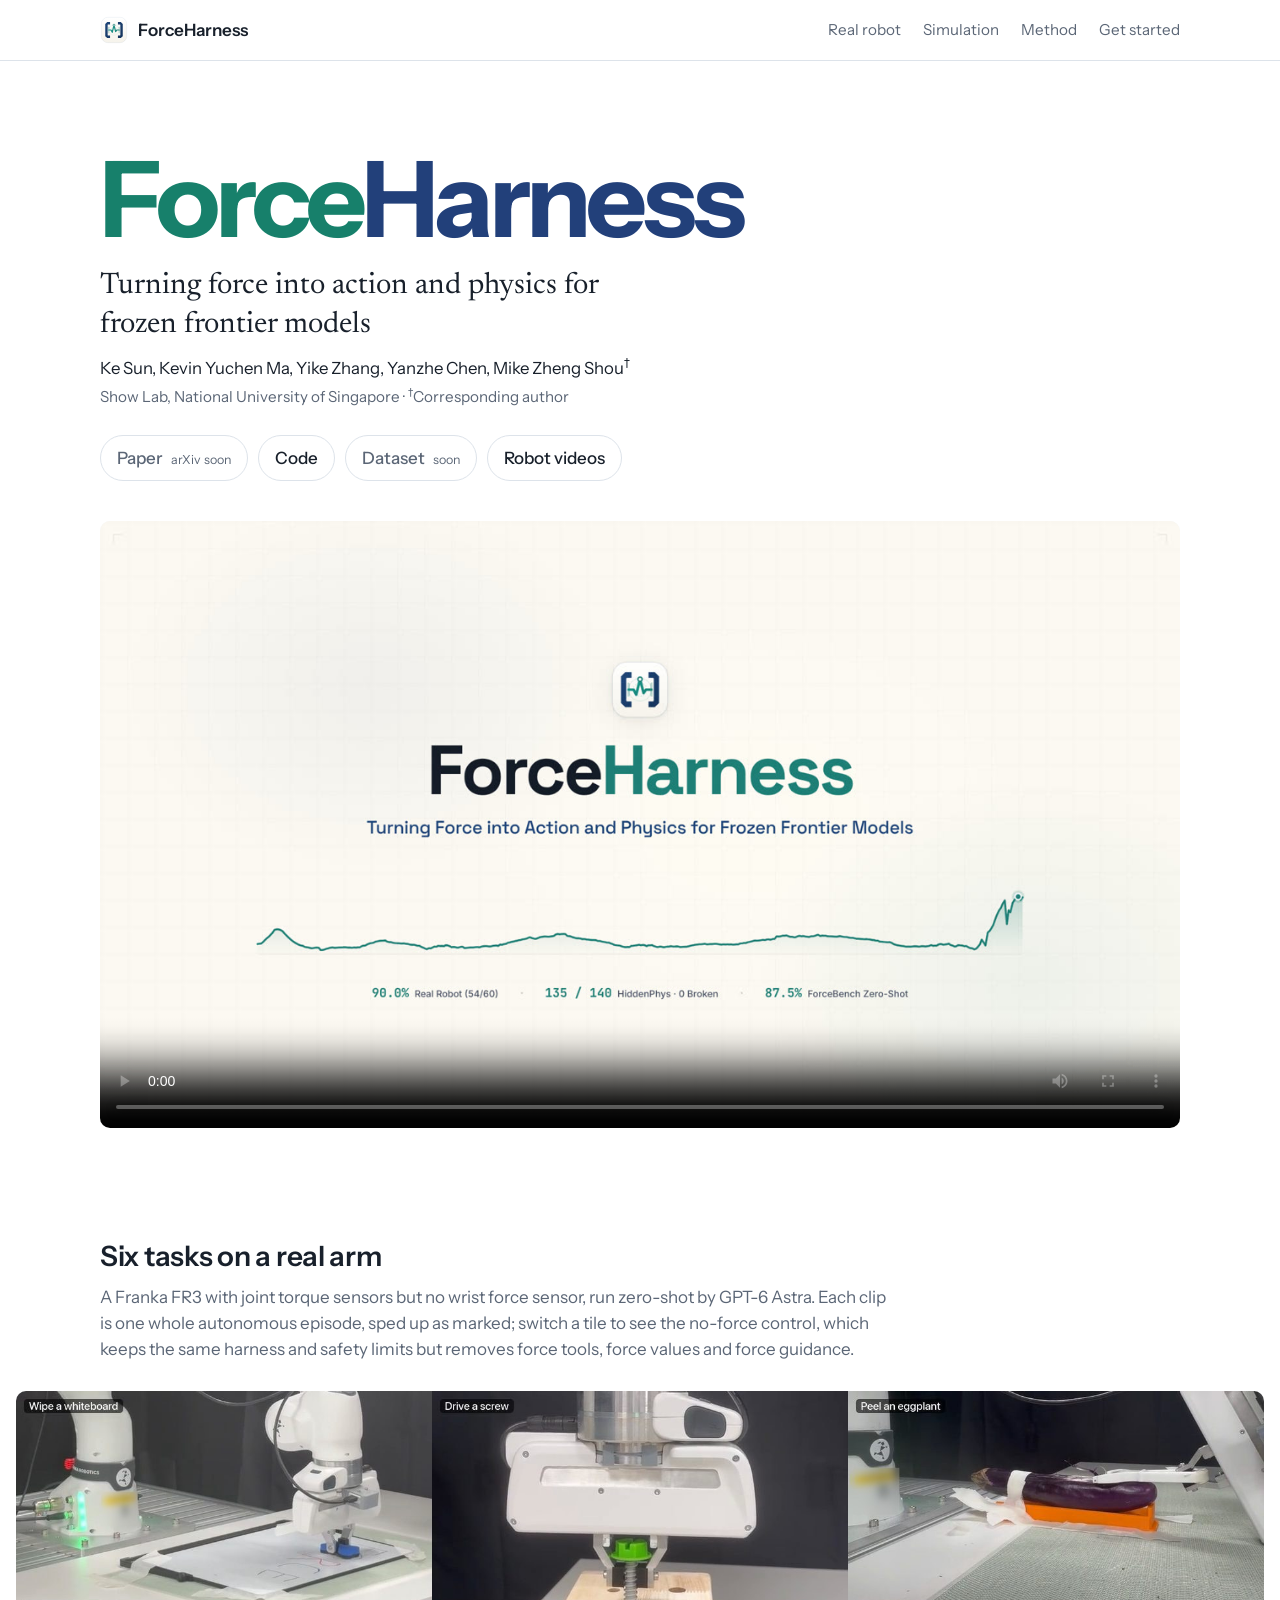
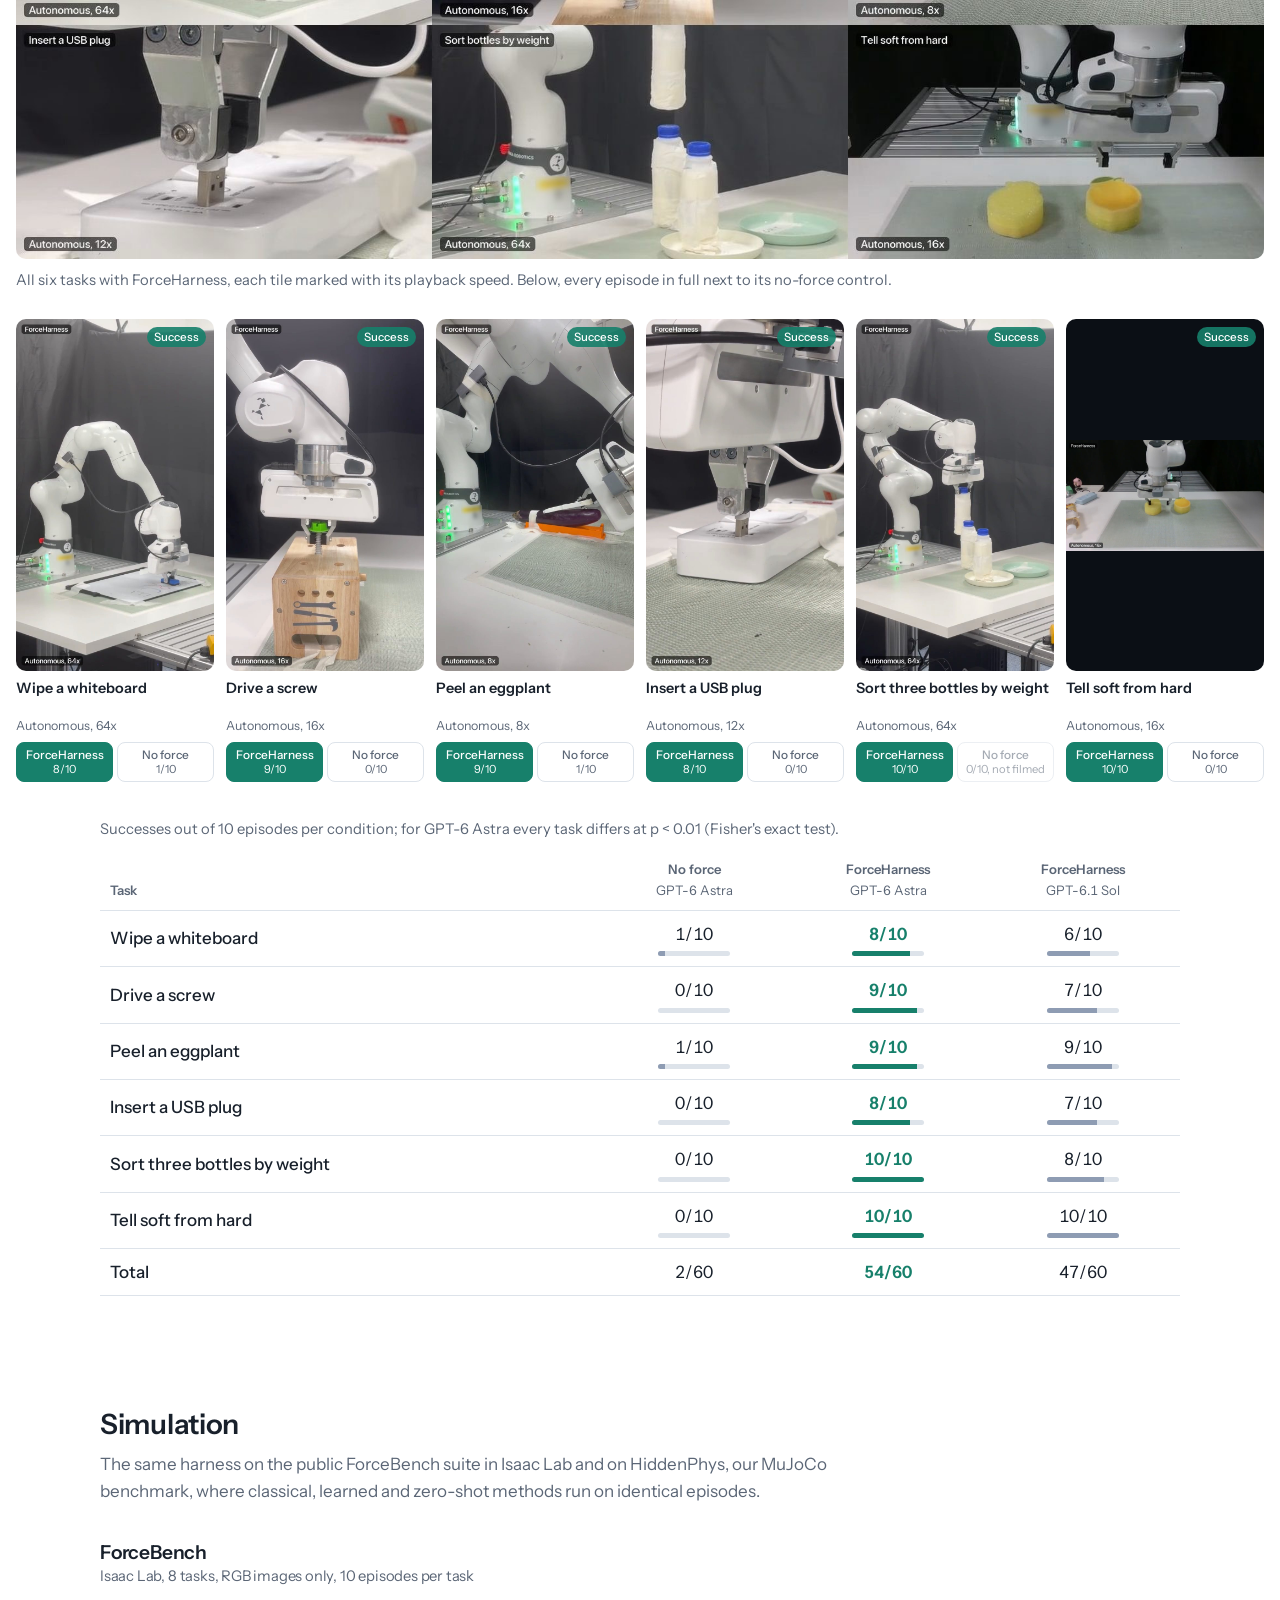
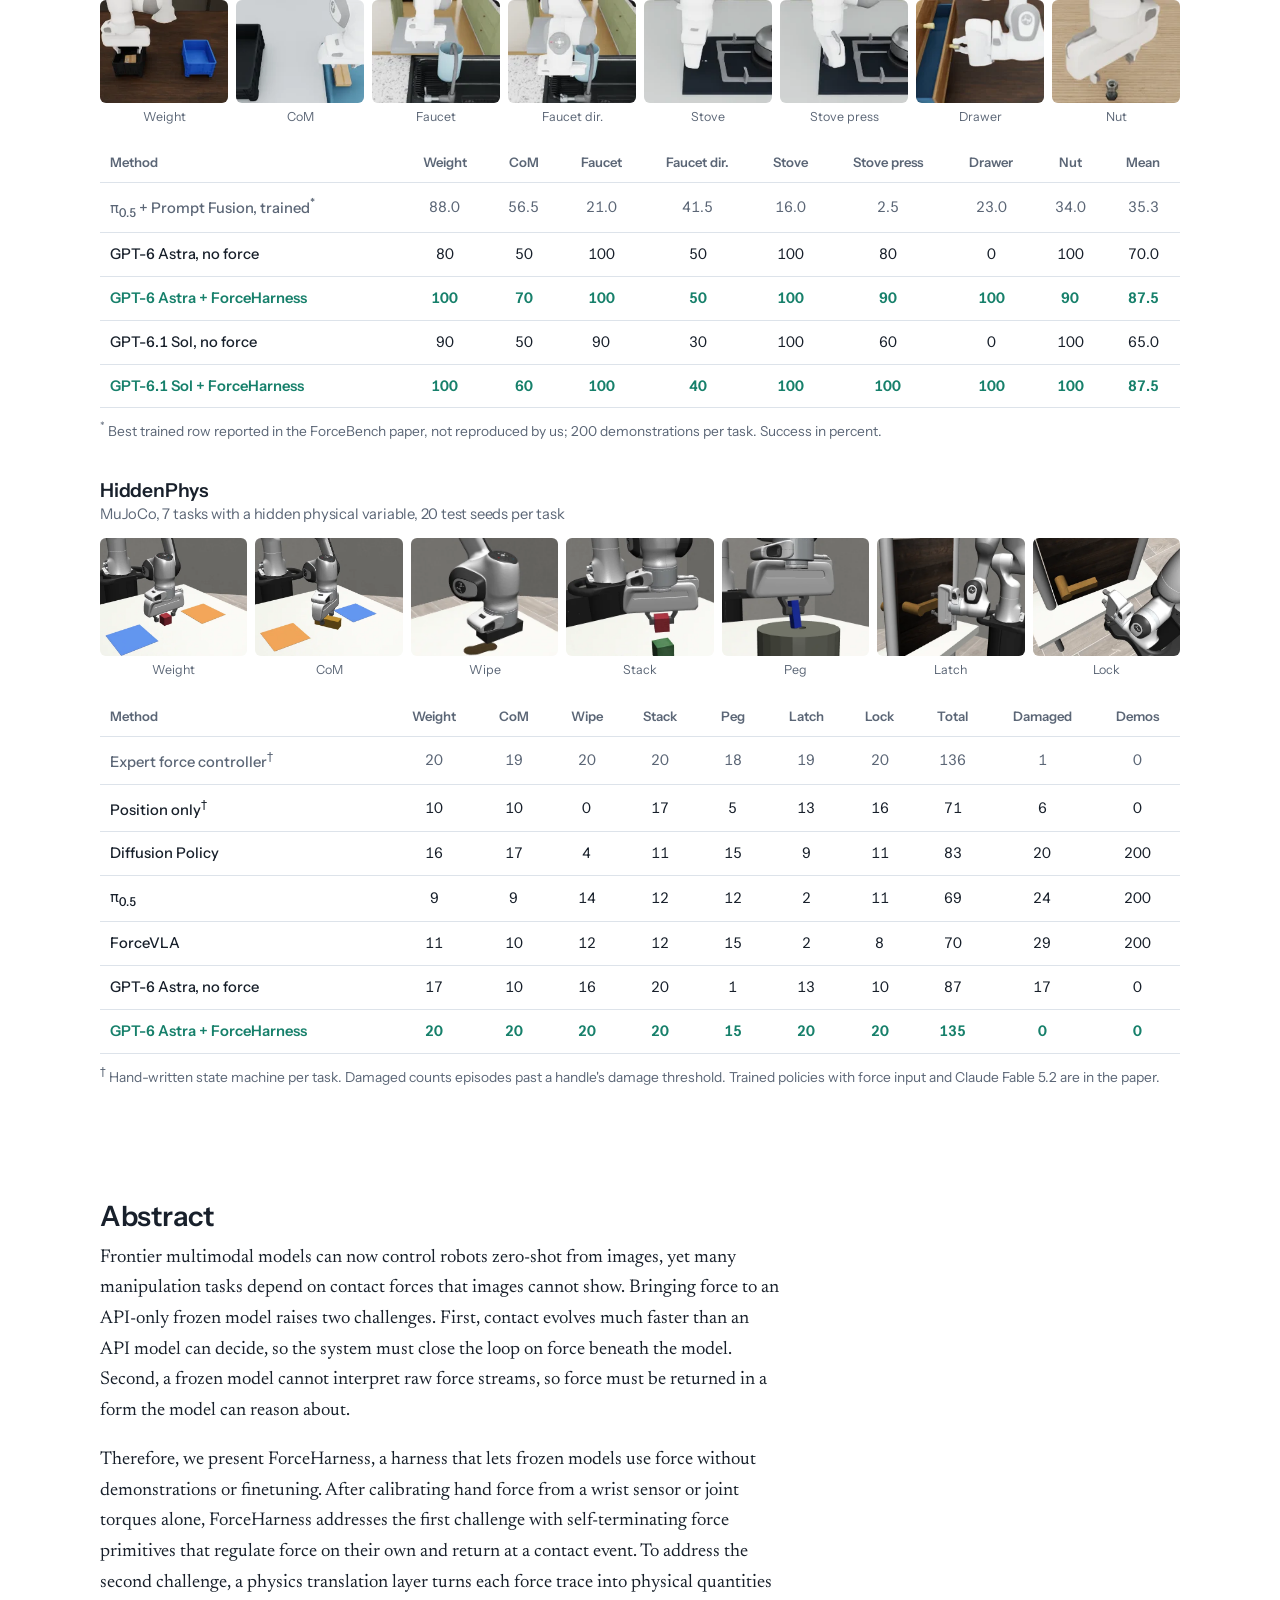
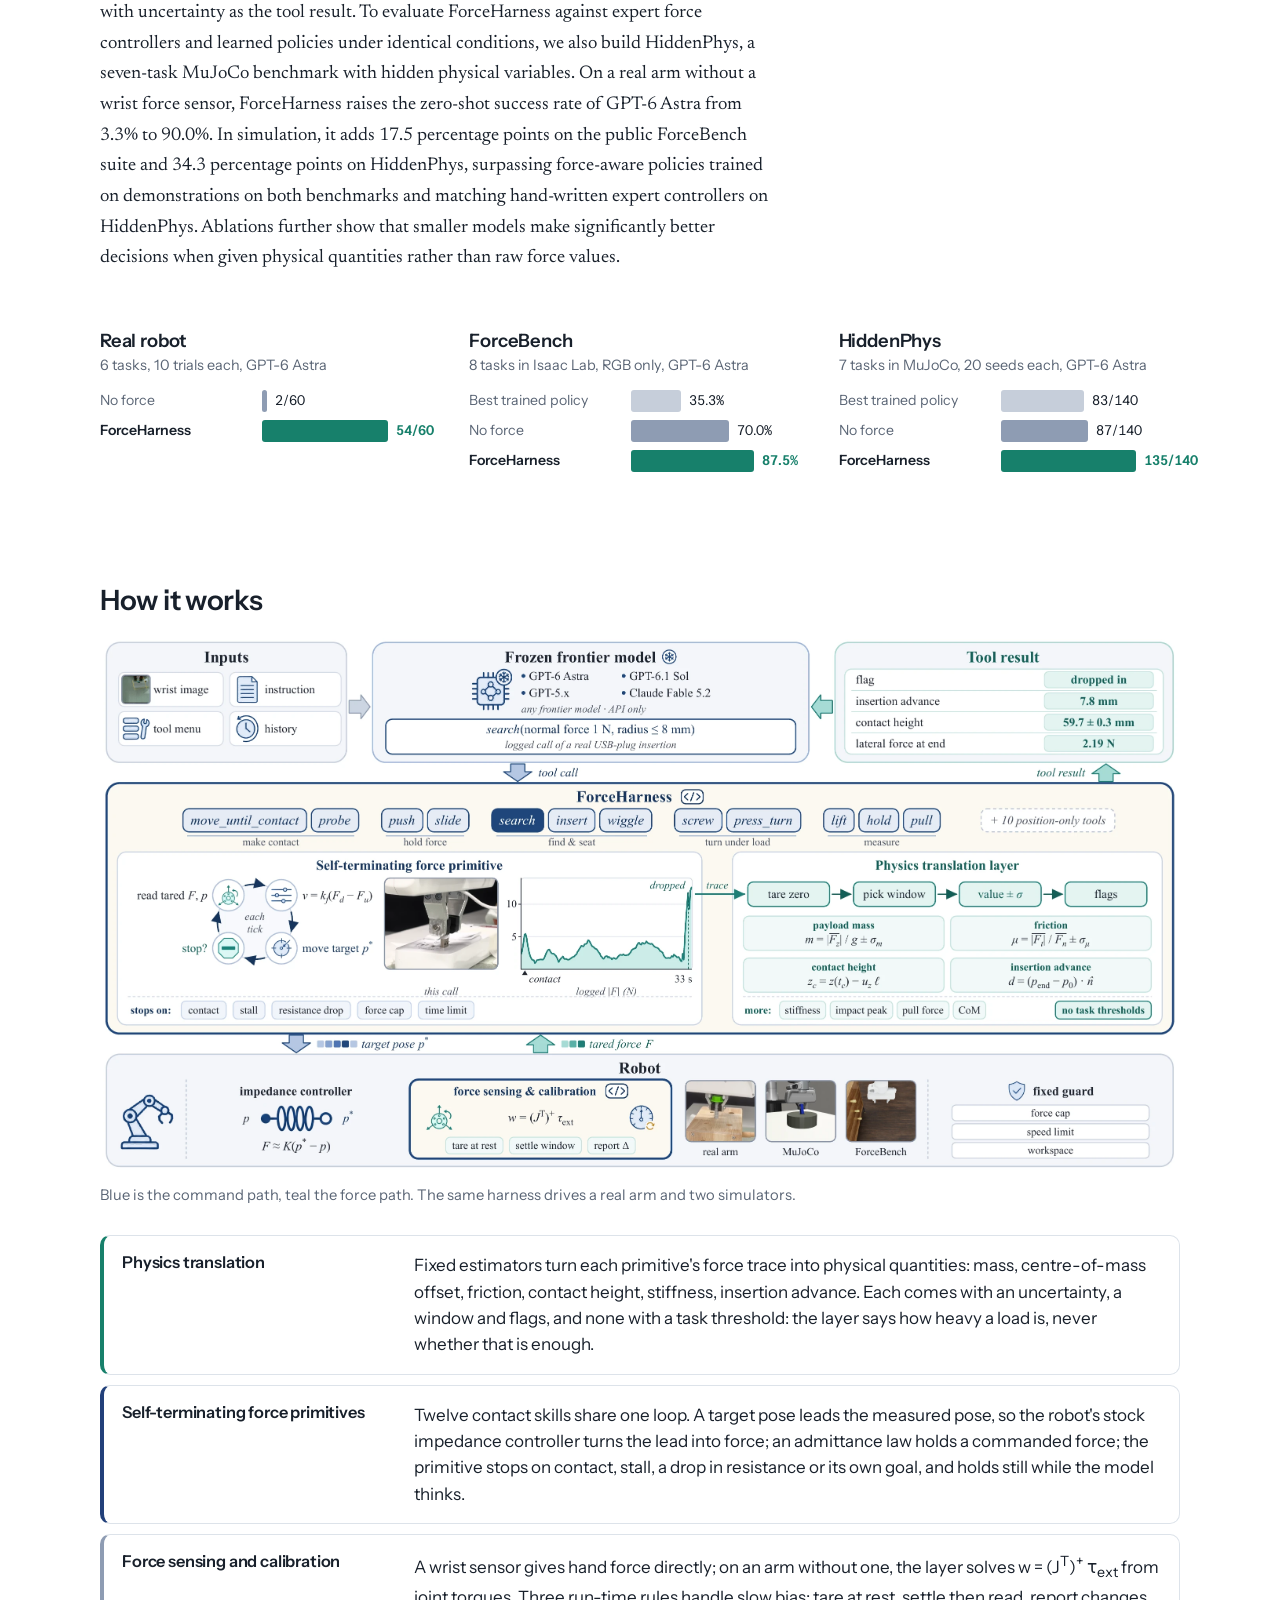
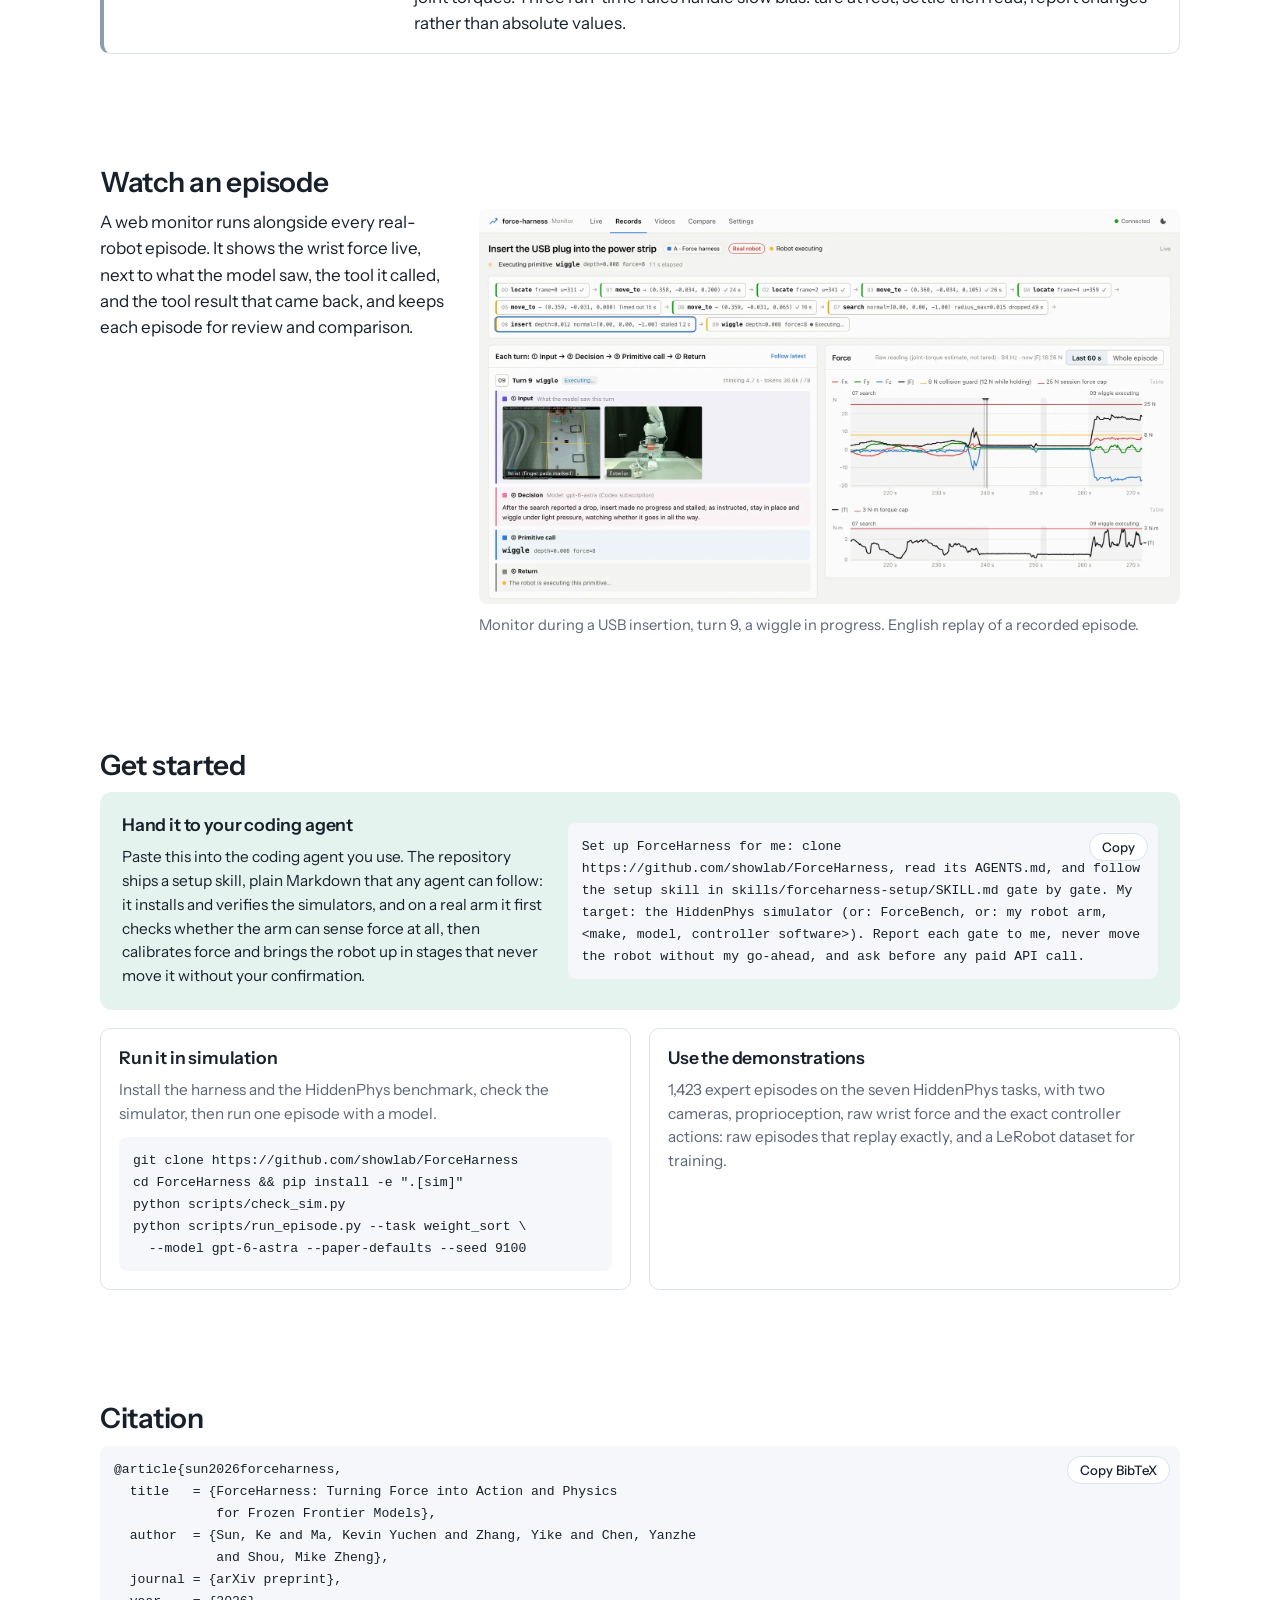
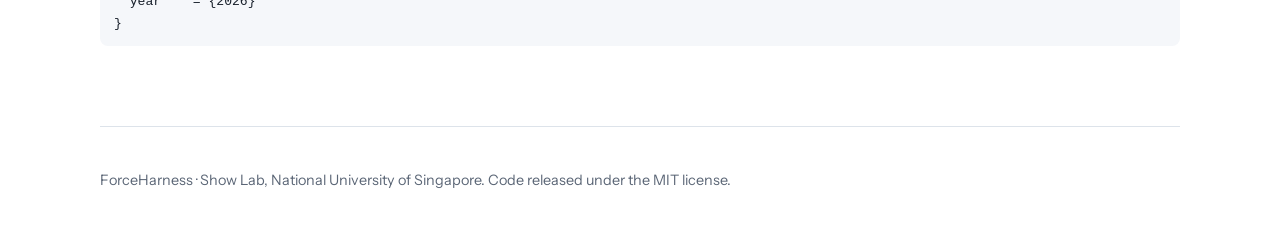
==== commit 1873ae61: "Remove the one-call section" ====
--- a/index.html
+++ b/index.html
@@ -19,7 +19,7 @@
 <link rel="preconnect" href="https://fonts.googleapis.com">
 <link rel="preconnect" href="https://fonts.gstatic.com" crossorigin>
 <link href="https://fonts.googleapis.com/css2?family=Instrument+Sans:wght@400;500;600;700&family=JetBrains+Mono:wght@400;500&family=Newsreader:ital,opsz,wght@0,6..72,400;0,6..72,500;1,6..72,400&display=swap" rel="stylesheet">
-<link rel="stylesheet" href="assets/css/site.css?v=20261116a">
+<link rel="stylesheet" href="assets/css/site.css?v=20261116b">
 </head>
 <body>
 <a class="skip" href="#main">Skip to content</a>
@@ -33,7 +33,6 @@
     <nav aria-label="Sections">
       <a href="#real">Real robot</a>
       <a href="#bench">Simulation</a>
-      <a href="#call">One call</a>
       <a href="#method">Method</a>
       <a href="#start">Get started</a>
     </nav>
@@ -174,40 +173,6 @@
   </div>
 </section>
 
-<section id="call" class="call wrap-wide">
-  <div class="wrap">
-    <h2>One tool call, start to finish</h2>
-    <p class="section-intro">The model never sees a force stream. It calls a primitive; the primitive regulates contact on
-      its own and stops on an event; the harness returns the physical quantities it measured. Each call below is taken
-      unchanged from a logged real-robot episode, with the force the primitive recorded.</p>
-  </div>
-  <div class="call-shell">
-    <div class="tabs" role="tablist" aria-label="Logged calls"></div>
-    <div class="call-panel" role="tabpanel" aria-live="polite">
-      <figure class="call-photo"><img alt="" src=""><figcaption></figcaption></figure>
-      <ol class="call-steps">
-        <li class="step step-command">
-          <span class="step-label">Model calls</span>
-          <code class="call-code" data-field="call"></code>
-        </li>
-        <li class="step step-force">
-          <span class="step-label">Primitive runs and stops itself</span>
-          <svg class="trace" viewBox="0 0 560 170" role="img" aria-label="Force on the hand during the call"></svg>
-        </li>
-        <li class="step step-force">
-          <span class="step-label">Tool result the model reads</span>
-          <pre class="receipt" data-field="receipt"></pre>
-        </li>
-        <li class="step step-command">
-          <span class="step-label">Next call</span>
-          <code class="call-code" data-field="next"></code>
-          <p class="note"></p>
-        </li>
-      </ol>
-    </div>
-  </div>
-</section>
-
 <section id="method" class="method wrap">
   <h2>How it works</h2>
   <figure class="fig">
@@ -301,6 +266,6 @@
   <p>ForceHarness &middot; Show Lab, National University of Singapore. Code released under the MIT license.</p>
 </footer>
 
-<script src="assets/js/site.js?v=20261116a" defer></script>
+<script src="assets/js/site.js?v=20261116b" defer></script>
 </body>
 </html>
--- a/assets/css/site.css
+++ b/assets/css/site.css
@@ -110,48 +110,6 @@
 /* Abstract */
 .prose p { font-family: var(--serif); font-size: 1.16rem; line-height: 1.65; max-width: 68ch; margin: 0 0 1em; }
 
-/* One call: the signature panel */
-.call { background: var(--panel); padding: 56px 0 64px; border-radius: 14px; }
-.call-shell { width: min(var(--max), 100% - 32px); margin: 0 auto; }
-.tabs { display: flex; flex-wrap: wrap; gap: 8px; margin-bottom: 18px; }
-.tab {
-  font: 500 .95rem var(--sans); color: var(--muted); background: transparent; border: 1px solid var(--rule);
-  padding: 8px 14px; border-radius: 999px; cursor: pointer;
-}
-.tab[aria-selected="true"] { color: var(--paper); background: var(--command); border-color: var(--command); }
-.call-panel { display: grid; grid-template-columns: minmax(0, 5fr) minmax(0, 7fr); gap: 28px; align-items: start; }
-.call-photo { margin: 0; position: sticky; top: 16px; }
-.call-photo img { width: 100%; aspect-ratio: 4 / 3; object-fit: cover; border-radius: 10px; background: var(--rule); }
-.call-steps { list-style: none; margin: 0; padding: 0; counter-reset: step; display: grid; gap: 12px; }
-.step { counter-increment: step; position: relative; padding: 14px 16px 14px 52px; border-radius: 10px; background: var(--paper); box-shadow: var(--shadow); }
-.step::before {
-  content: counter(step); position: absolute; left: 14px; top: 13px; width: 24px; height: 24px; border-radius: 50%;
-  display: grid; place-items: center; font: 600 .8rem var(--sans); color: var(--paper);
-}
-.step-command::before { background: var(--command); }
-.step-force::before { background: var(--force); }
-.step-label { display: block; font-size: .85rem; color: var(--muted); margin-bottom: 6px; }
-.call-code { display: block; font: 500 .9rem/1.5 var(--mono); color: var(--command); overflow-wrap: anywhere; }
-.receipt {
-  margin: 0; font: 400 .84rem/1.55 var(--mono); color: var(--ink); background: var(--force-tint);
-  border-left: 3px solid var(--force); padding: 10px 12px; border-radius: 6px; white-space: pre-wrap; overflow-wrap: anywhere;
-}
-.note { font-family: var(--serif); font-style: italic; margin: 8px 0 0; color: var(--ink); }
-.note small { font-style: normal; font-family: var(--sans); color: var(--muted); font-size: .78rem; margin-left: 6px; }
-.trace { width: 100%; height: auto; overflow: visible; }
-.trace .grid { stroke: var(--rule); stroke-width: 1; }
-.trace .axis { fill: var(--muted); font: 11px var(--sans); }
-.trace .area { fill: var(--force-tint); }
-.trace .line { fill: none; stroke: var(--force); stroke-width: 2; stroke-linejoin: round; }
-.trace .marker { stroke: var(--command); stroke-width: 1.5; stroke-dasharray: 3 3; }
-.trace .marker-label { fill: var(--command); font: 500 11px var(--sans); }
-@media (prefers-reduced-motion: no-preference) {
-  .trace .line.draw { animation: draw 1.4s ease-out forwards; }
-  .trace .area.draw { animation: fade 1.4s ease-out forwards; }
-  @keyframes draw { from { stroke-dashoffset: var(--len); } to { stroke-dashoffset: 0; } }
-  @keyframes fade { from { opacity: 0; } to { opacity: 1; } }
-}
-
 /* Method */
 .fig { margin: 0; }
 .fig img { width: 100%; border-radius: 8px; background: #fff; }
@@ -240,8 +198,6 @@
 /* Responsive */
 @media (max-width: 900px) {
   .results { grid-template-columns: 1fr; gap: 24px; }
-  .call-panel { grid-template-columns: 1fr; }
-  .call-photo { position: static; }
   .layer { grid-template-columns: 1fr; gap: 6px; }
   .monitor-row { grid-template-columns: 1fr; }
   .start-grid { grid-template-columns: 1fr; }
@@ -260,6 +216,4 @@
   .real-table thead th { font-size: .74rem; }
   .frames-8, .frames-7 { grid-template-columns: repeat(3, 1fr); }
   .real .clip-grid { grid-template-columns: repeat(2, minmax(0, 1fr)); gap: 10px; }
-  .call { border-radius: 0; }
-  .step { padding-left: 46px; }
-}
+}
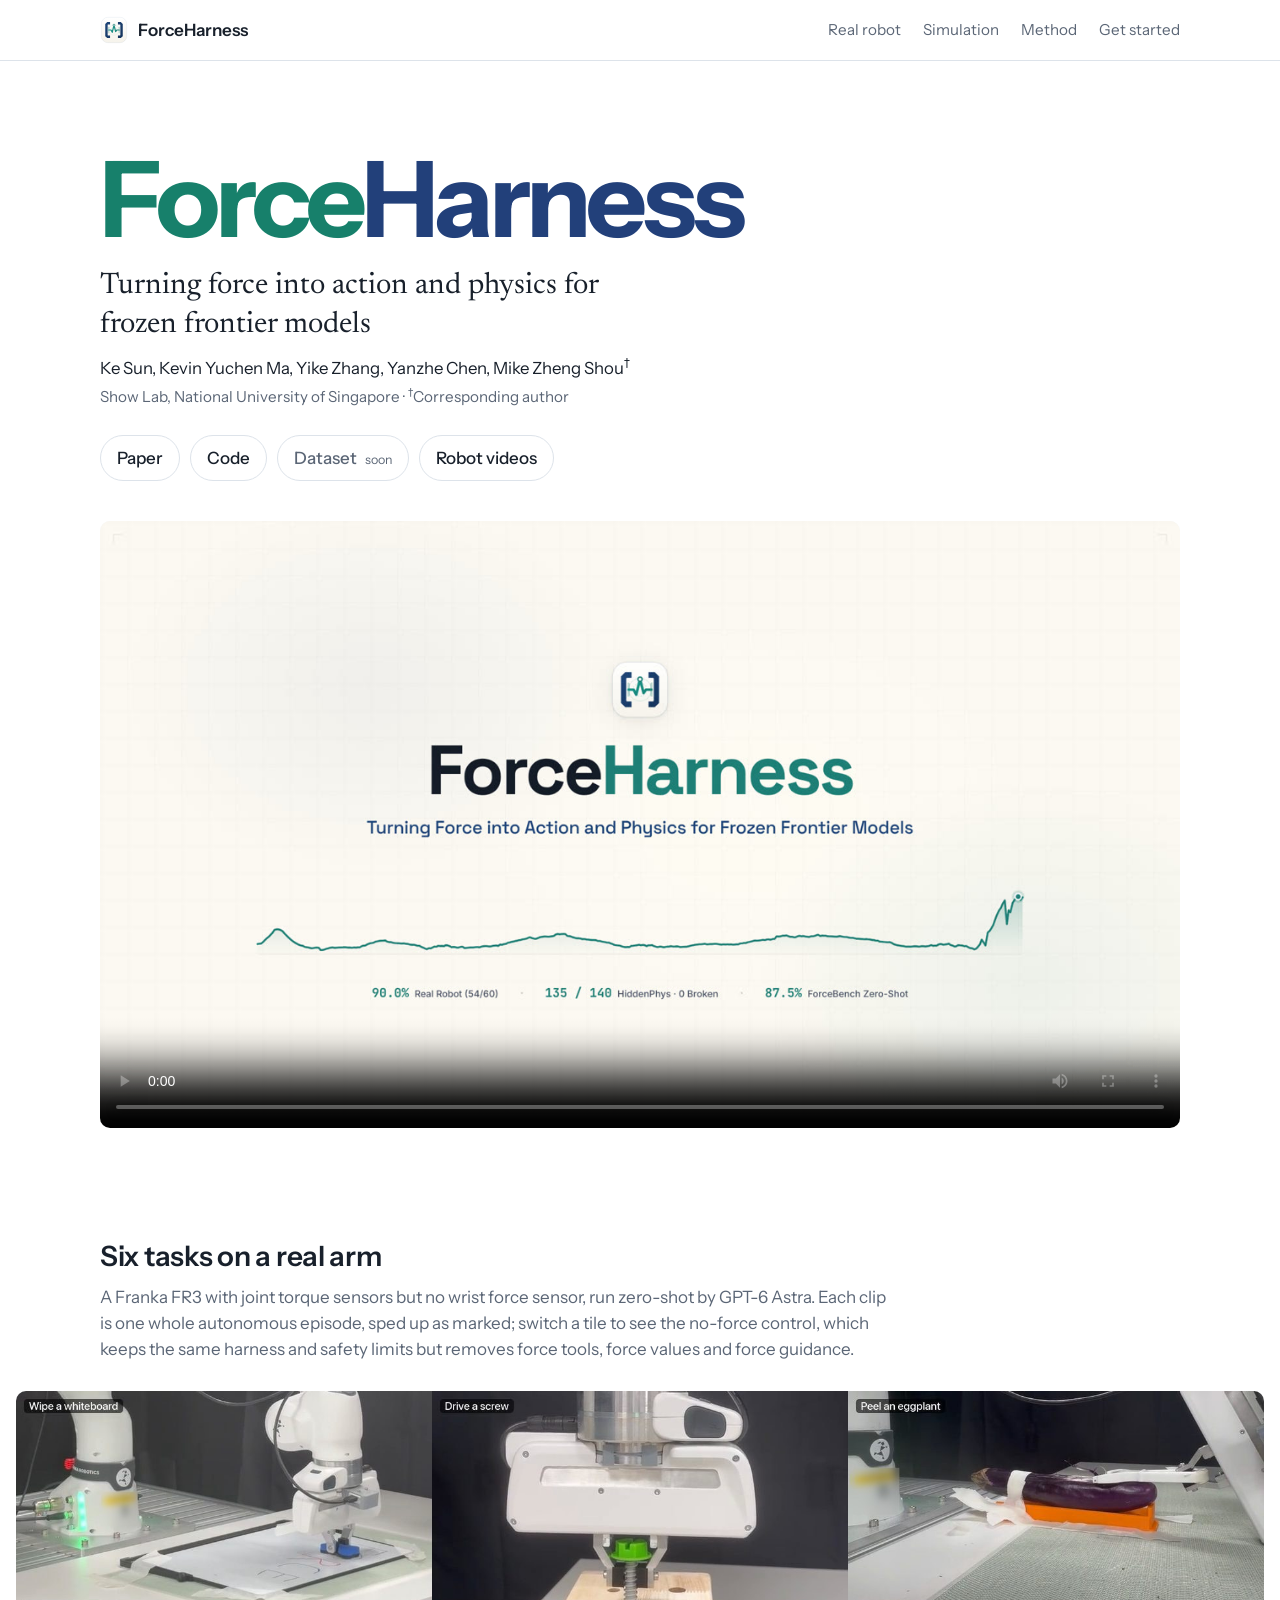
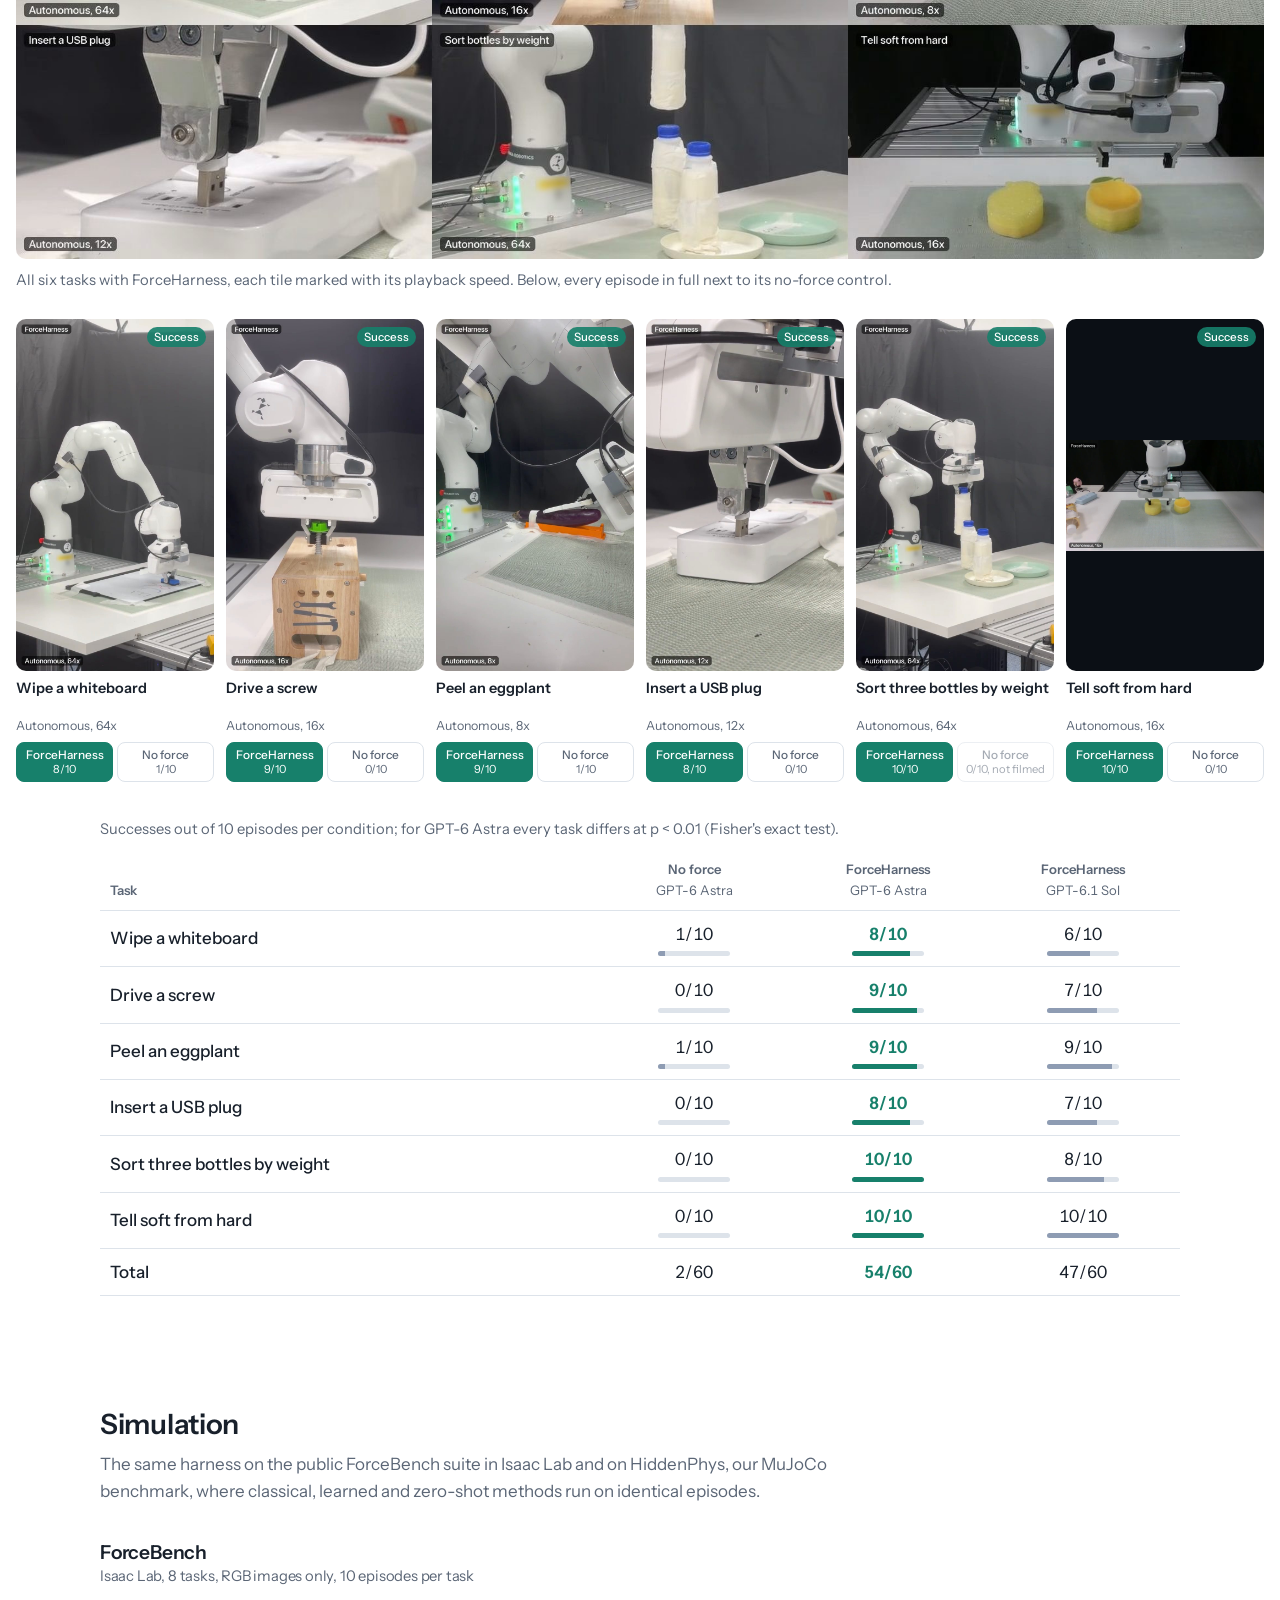
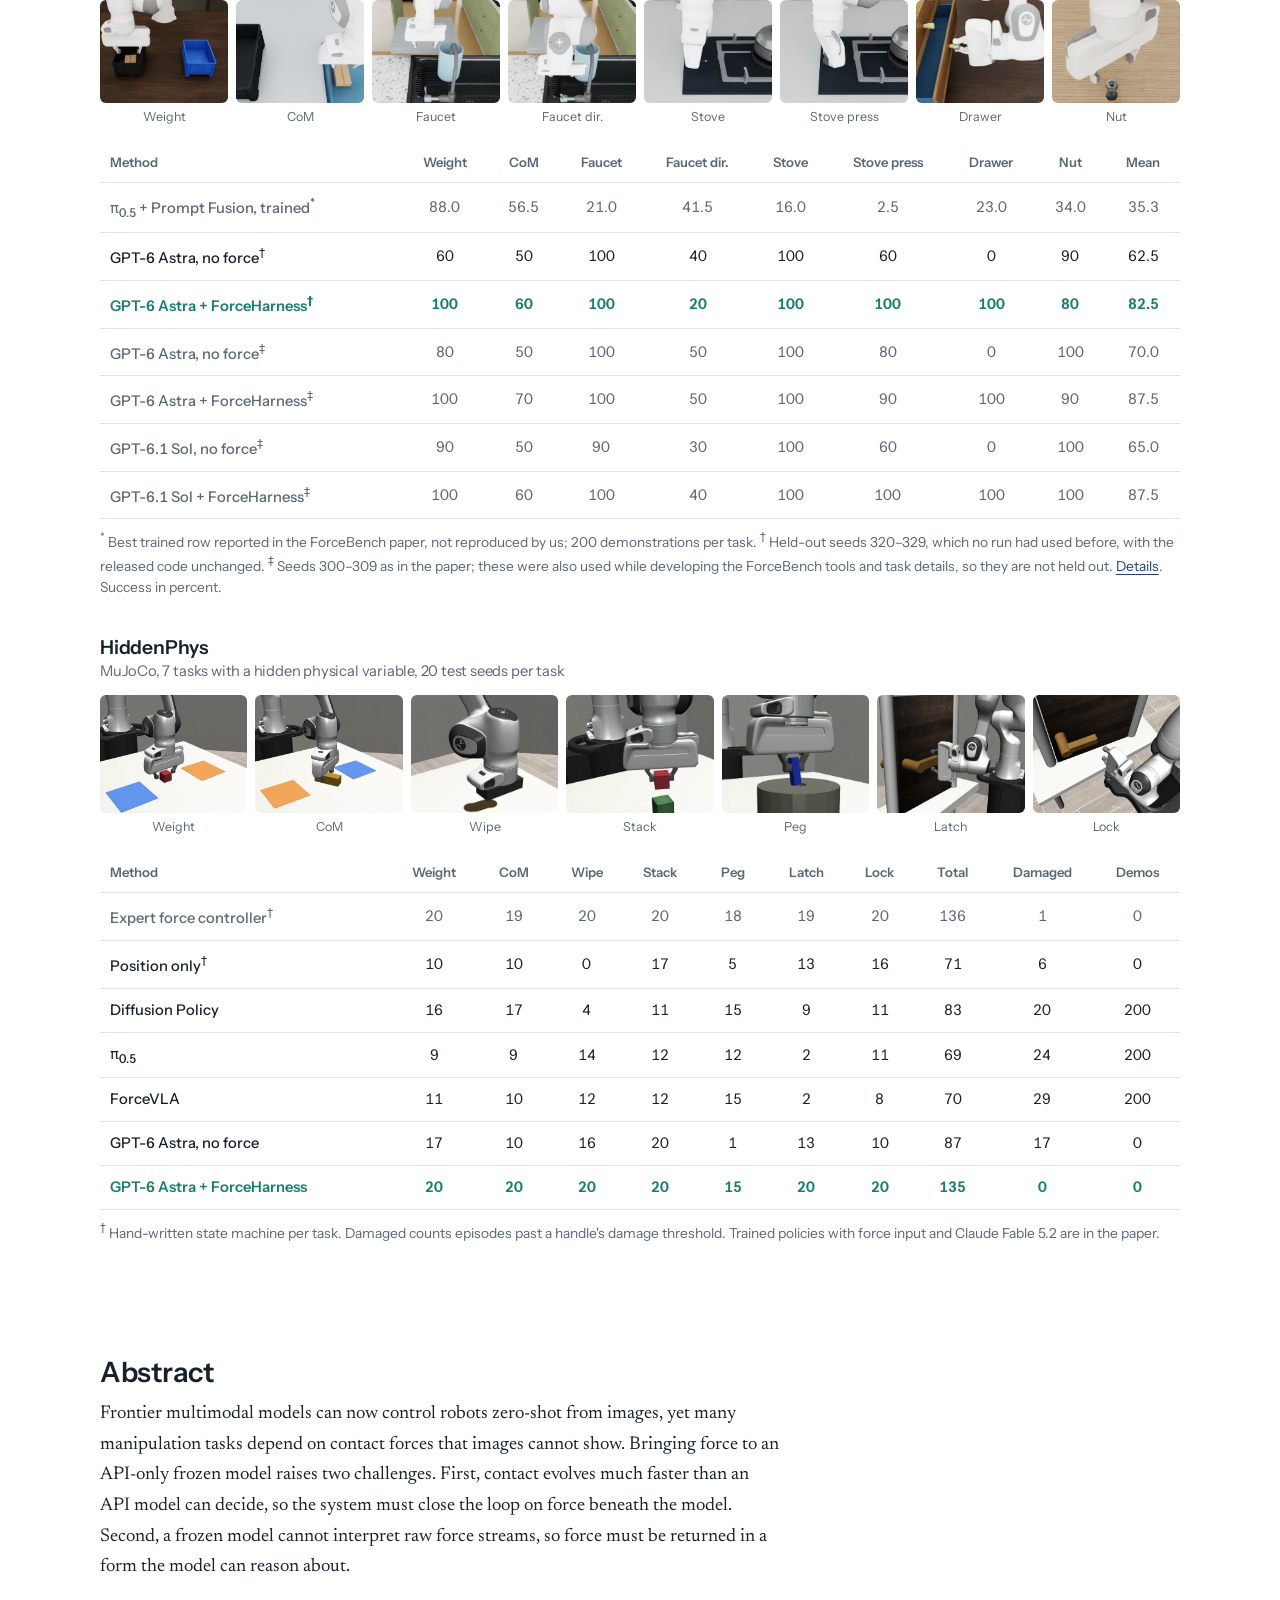
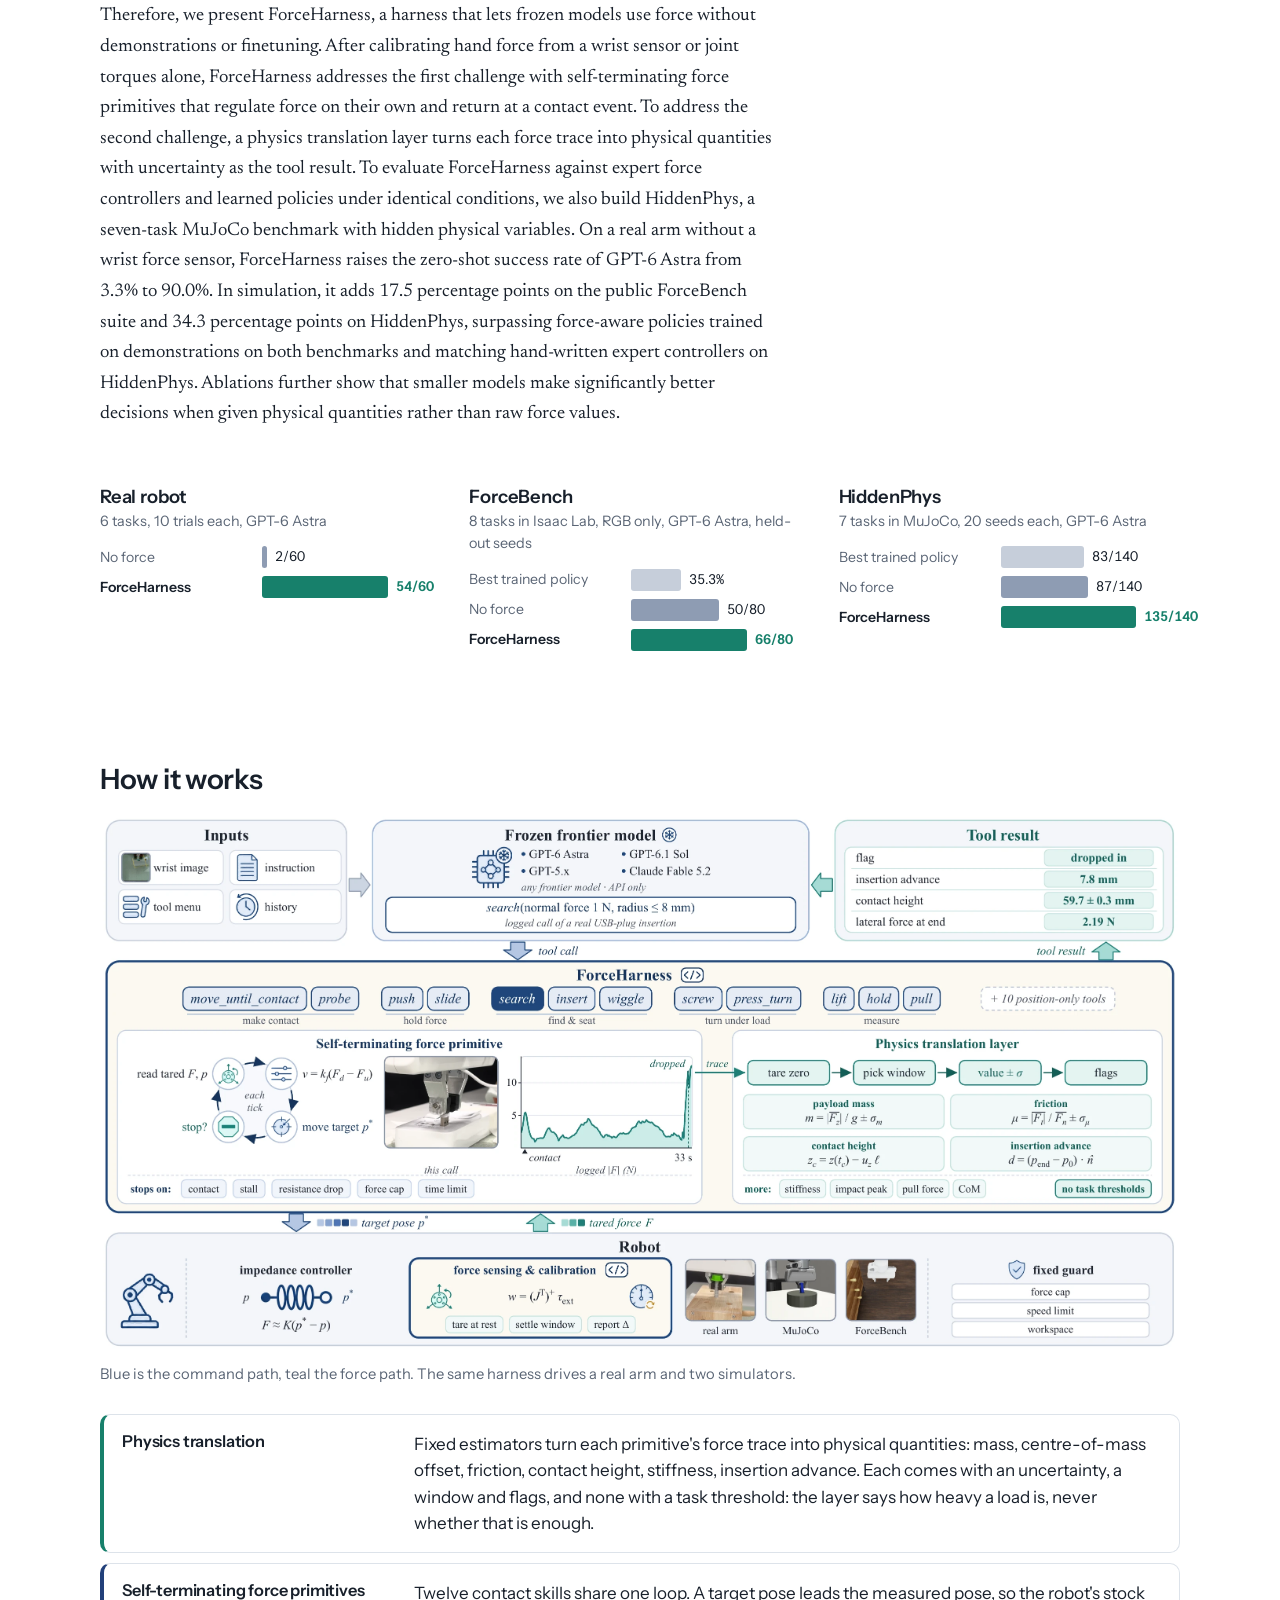
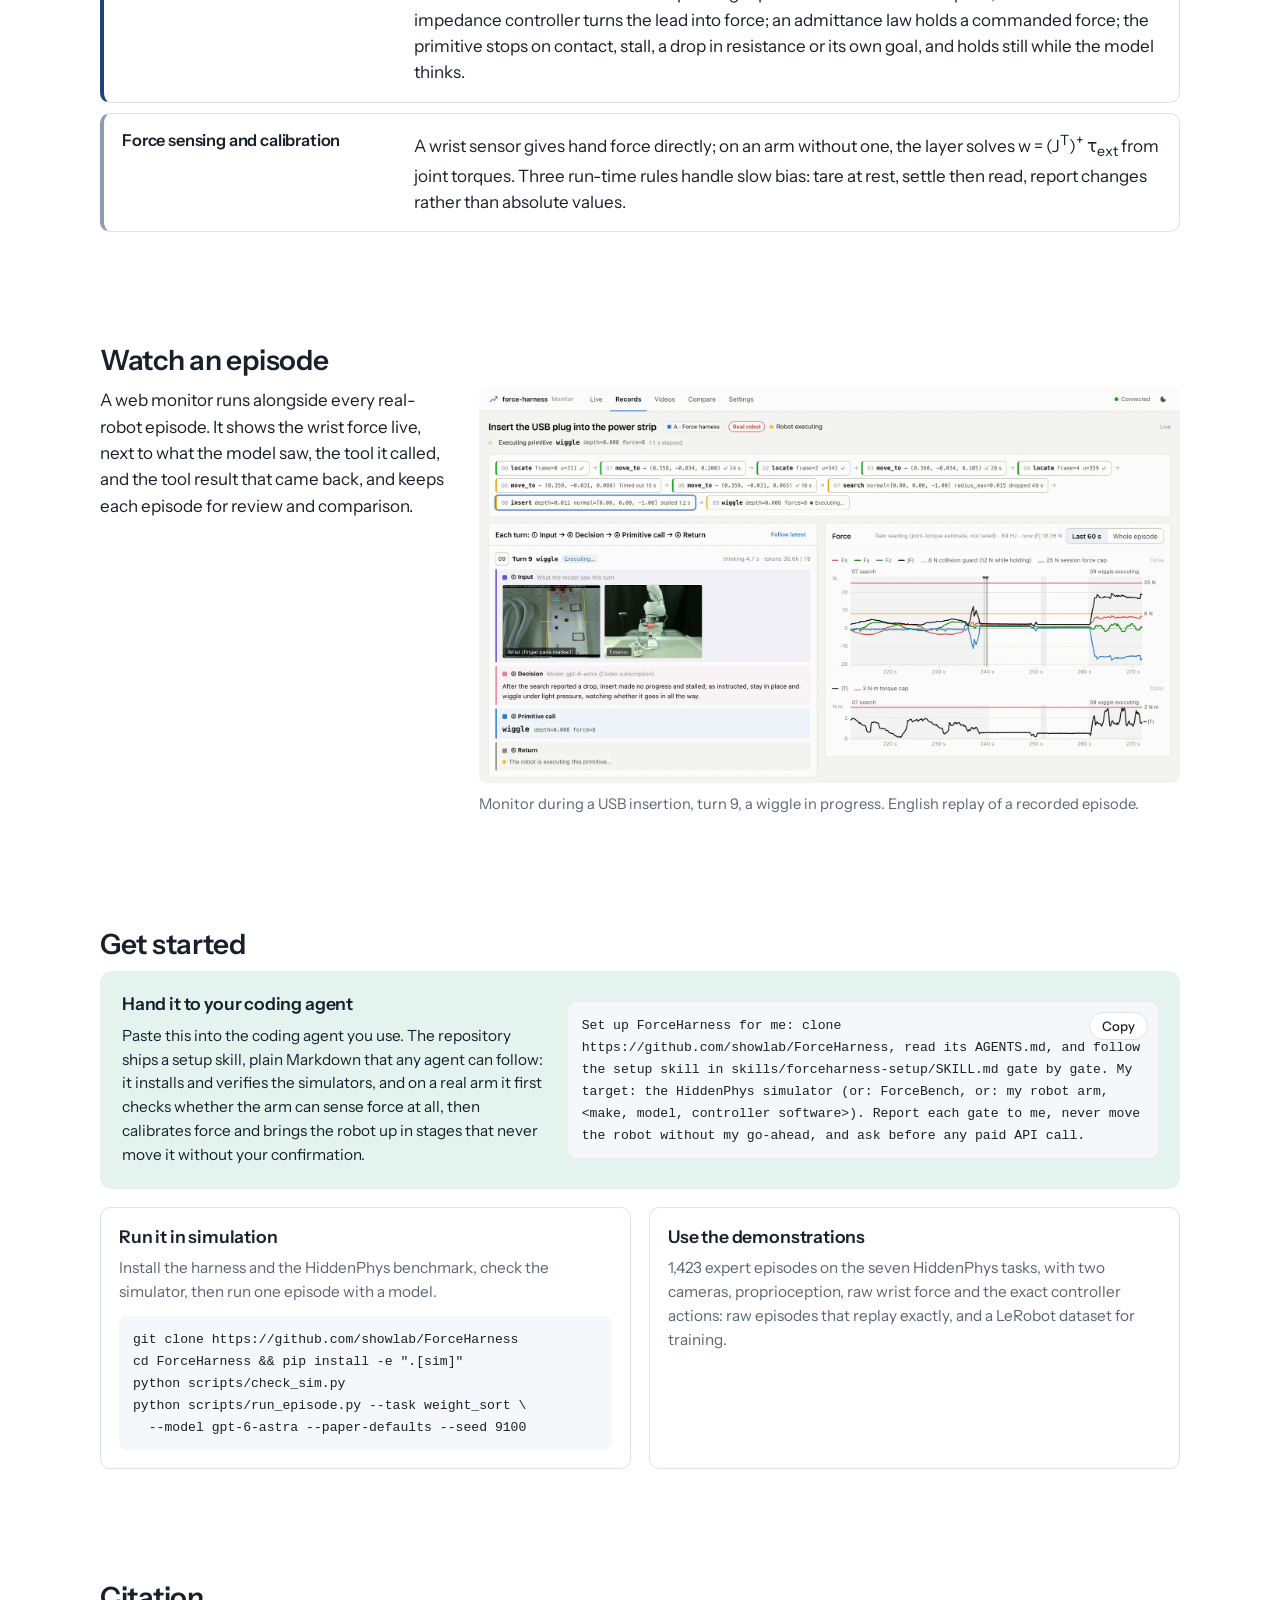
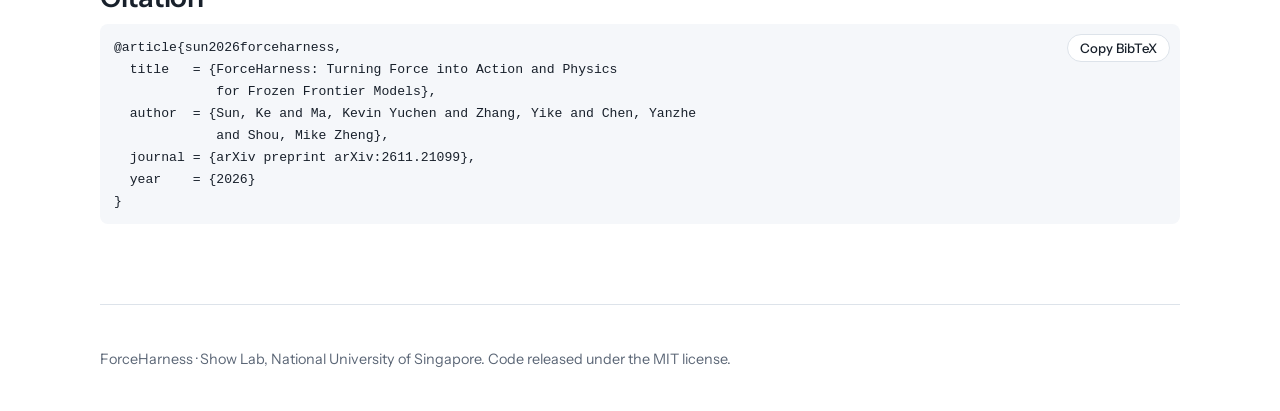
==== commit 7be2daeb: "Paper link (arXiv 2611.21099); ForceBench: held-out seeds 320-329 as the main numbers, paper seeds l" ====
--- a/index.html
+++ b/index.html
@@ -48,7 +48,7 @@
     <p class="authors">Ke Sun, Kevin Yuchen Ma, Yike Zhang, Yanzhe Chen, Mike Zheng Shou<sup>&dagger;</sup></p>
     <p class="affil">Show Lab, National University of Singapore <span aria-hidden="true">&middot;</span> <sup>&dagger;</sup>Corresponding author</p>
     <ul class="links" aria-label="Resources">
-      <li><span class="btn is-soon" aria-disabled="true">Paper<small>arXiv soon</small></span></li>
+      <li><a class="btn" href="https://arxiv.org/abs/2611.21099">Paper</a></li>
       <li><a class="btn" href="https://github.com/showlab/ForceHarness">Code</a></li>
       <li><span class="btn is-soon" aria-disabled="true">Dataset<small>soon</small></span></li>
       <li><a class="btn" href="#real">Robot videos</a></li>
@@ -104,14 +104,19 @@
         <thead><tr><th scope="col">Method</th><th>Weight</th><th>CoM</th><th>Faucet</th><th>Faucet dir.</th><th>Stove</th><th>Stove press</th><th>Drawer</th><th>Nut</th><th>Mean</th></tr></thead>
         <tbody>
           <tr class="muted-row"><th scope="row">&pi;<sub>0.5</sub> + Prompt Fusion, trained<sup>*</sup></th><td>88.0</td><td>56.5</td><td>21.0</td><td>41.5</td><td>16.0</td><td>2.5</td><td>23.0</td><td>34.0</td><td>35.3</td></tr>
-          <tr><th scope="row">GPT-6 Astra, no force</th><td>80</td><td>50</td><td>100</td><td>50</td><td>100</td><td>80</td><td>0</td><td>100</td><td>70.0</td></tr>
-          <tr class="win-row"><th scope="row">GPT-6 Astra + ForceHarness</th><td>100</td><td>70</td><td>100</td><td>50</td><td>100</td><td>90</td><td>100</td><td>90</td><td>87.5</td></tr>
-          <tr><th scope="row">GPT-6.1 Sol, no force</th><td>90</td><td>50</td><td>90</td><td>30</td><td>100</td><td>60</td><td>0</td><td>100</td><td>65.0</td></tr>
-          <tr class="win-row"><th scope="row">GPT-6.1 Sol + ForceHarness</th><td>100</td><td>60</td><td>100</td><td>40</td><td>100</td><td>100</td><td>100</td><td>100</td><td>87.5</td></tr>
+          <tr><th scope="row">GPT-6 Astra, no force<sup>&dagger;</sup></th><td>60</td><td>50</td><td>100</td><td>40</td><td>100</td><td>60</td><td>0</td><td>90</td><td>62.5</td></tr>
+          <tr class="win-row"><th scope="row">GPT-6 Astra + ForceHarness<sup>&dagger;</sup></th><td>100</td><td>60</td><td>100</td><td>20</td><td>100</td><td>100</td><td>100</td><td>80</td><td>82.5</td></tr>
+          <tr class="muted-row"><th scope="row">GPT-6 Astra, no force<sup>&Dagger;</sup></th><td>80</td><td>50</td><td>100</td><td>50</td><td>100</td><td>80</td><td>0</td><td>100</td><td>70.0</td></tr>
+          <tr class="muted-row"><th scope="row">GPT-6 Astra + ForceHarness<sup>&Dagger;</sup></th><td>100</td><td>70</td><td>100</td><td>50</td><td>100</td><td>90</td><td>100</td><td>90</td><td>87.5</td></tr>
+          <tr class="muted-row"><th scope="row">GPT-6.1 Sol, no force<sup>&Dagger;</sup></th><td>90</td><td>50</td><td>90</td><td>30</td><td>100</td><td>60</td><td>0</td><td>100</td><td>65.0</td></tr>
+          <tr class="muted-row"><th scope="row">GPT-6.1 Sol + ForceHarness<sup>&Dagger;</sup></th><td>100</td><td>60</td><td>100</td><td>40</td><td>100</td><td>100</td><td>100</td><td>100</td><td>87.5</td></tr>
         </tbody>
       </table>
     </div>
-    <p class="table-note"><sup>*</sup> Best trained row reported in the ForceBench paper, not reproduced by us; 200 demonstrations per task. Success in percent.</p>
+    <p class="table-note"><sup>*</sup> Best trained row reported in the ForceBench paper, not reproduced by us; 200 demonstrations per task.
+      <sup>&dagger;</sup> Held-out seeds 320&ndash;329, which no run had used before, with the released code unchanged.
+      <sup>&Dagger;</sup> Seeds 300&ndash;309 as in the paper; these were also used while developing the ForceBench tools and task details, so they are not held out.
+      <a href="https://github.com/showlab/ForceHarness/blob/main/docs/forcebench.md#development-and-test-seeds">Details</a>. Success in percent.</p>
   </div>
   <div class="bench-block">
     <h3>HiddenPhys <span>MuJoCo, 7 tasks with a hidden physical variable, 20 test seeds per task</span></h3>
@@ -163,8 +168,8 @@
   </div>
   <div class="result">
     <h2>ForceBench</h2>
-    <p class="result-sub">8 tasks in Isaac Lab, RGB only, GPT-6 Astra</p>
-    <div class="bars" data-bars='[["Best trained policy",35.3,"35.3%"],["No force",70.0,"70.0%"],["ForceHarness",87.5,"87.5%"]]'></div>
+    <p class="result-sub">8 tasks in Isaac Lab, RGB only, GPT-6 Astra, held-out seeds</p>
+    <div class="bars" data-bars='[["Best trained policy",35.3,"35.3%"],["No force",62.5,"50/80"],["ForceHarness",82.5,"66/80"]]'></div>
   </div>
   <div class="result">
     <h2>HiddenPhys</h2>
@@ -254,7 +259,7 @@
              for Frozen Frontier Models},
   author  = {Sun, Ke and Ma, Kevin Yuchen and Zhang, Yike and Chen, Yanzhe
              and Shou, Mike Zheng},
-  journal = {arXiv preprint},
+  journal = {arXiv preprint arXiv:2611.21099},
   year    = {2026}
 }</code></pre>
   </div>
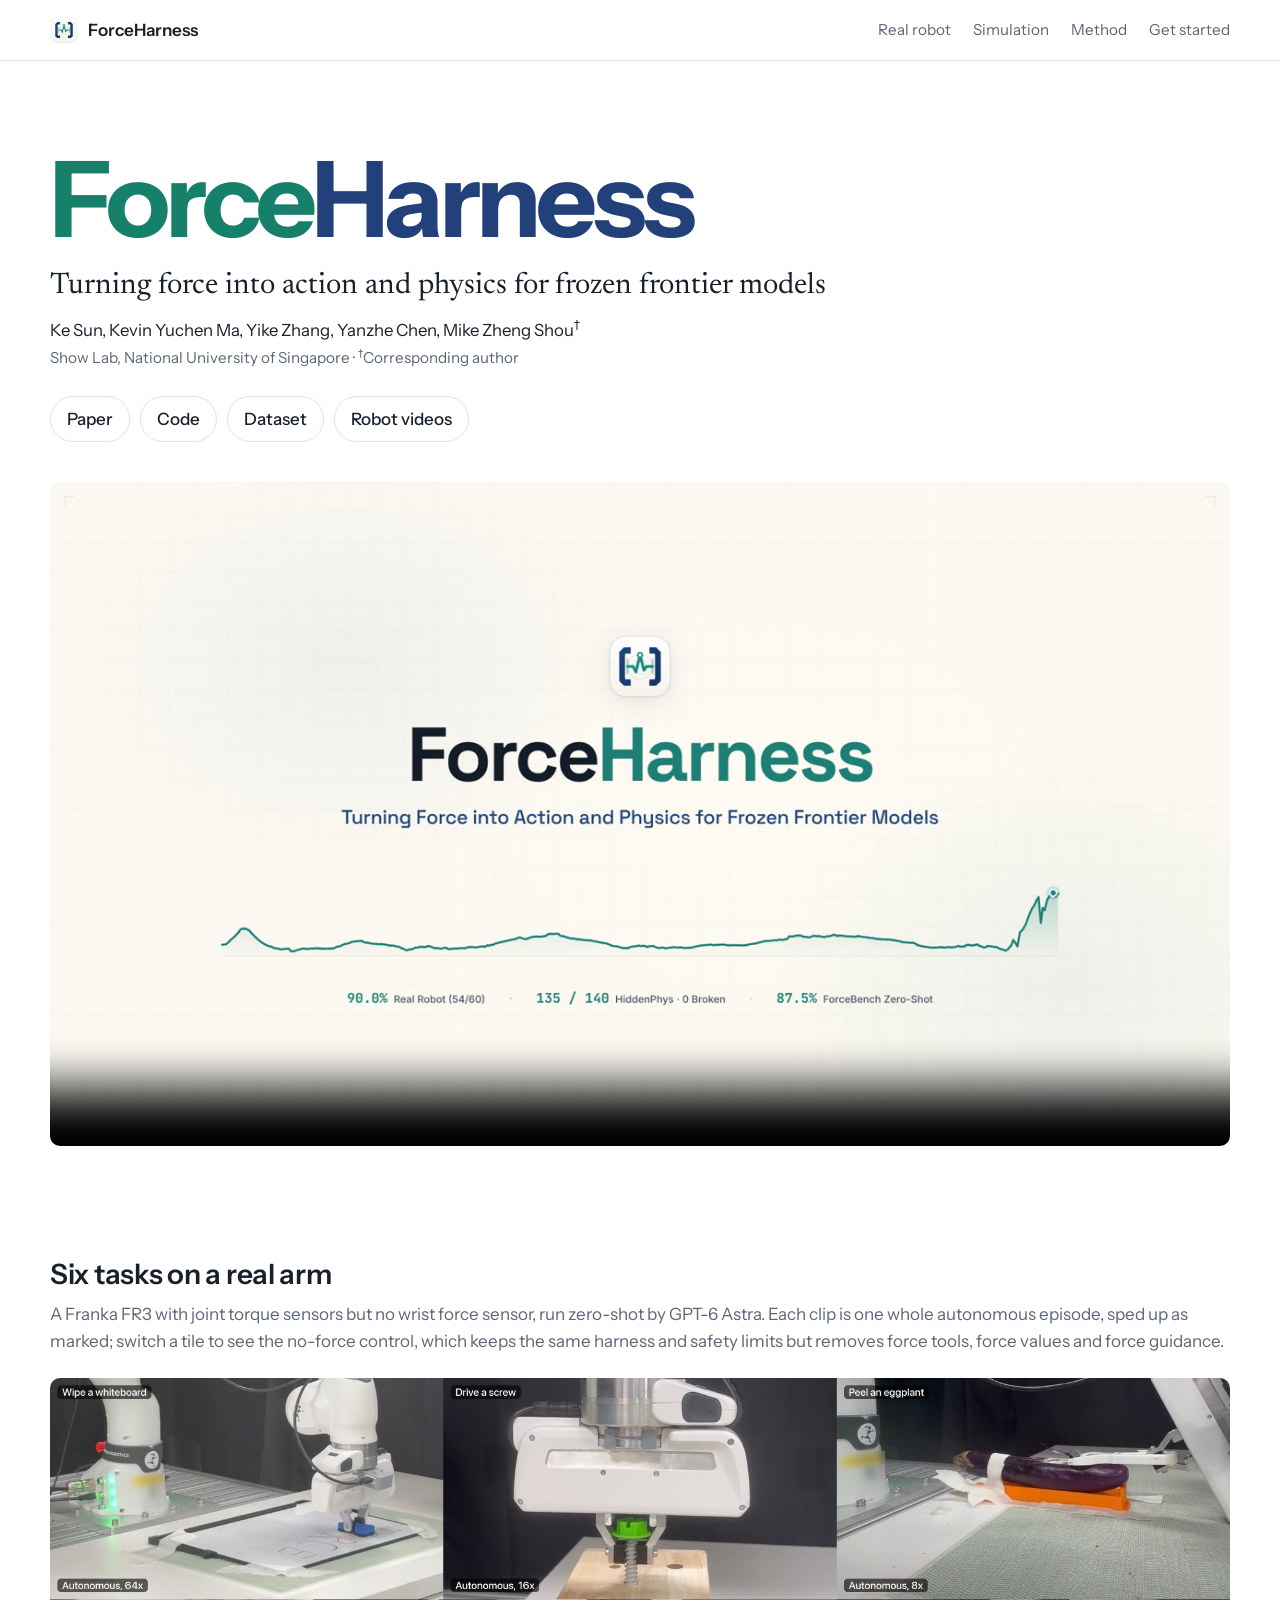
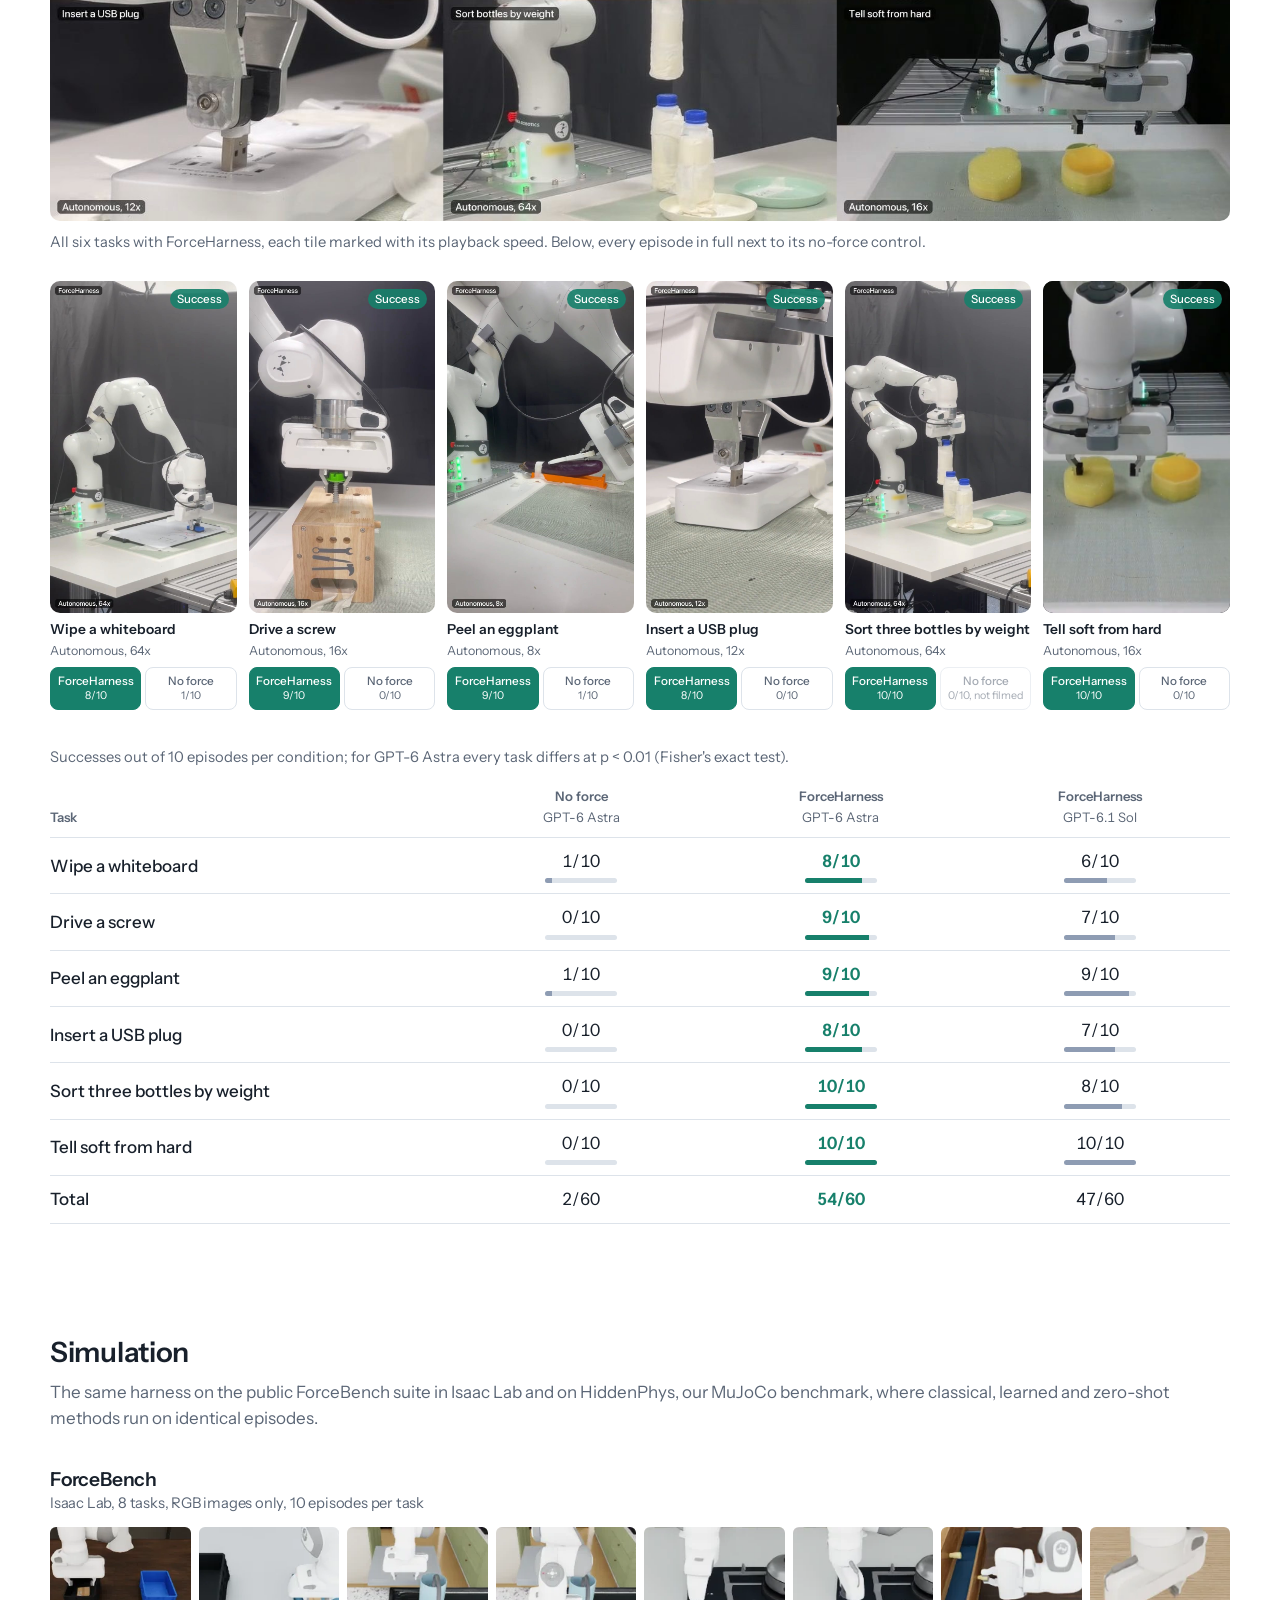
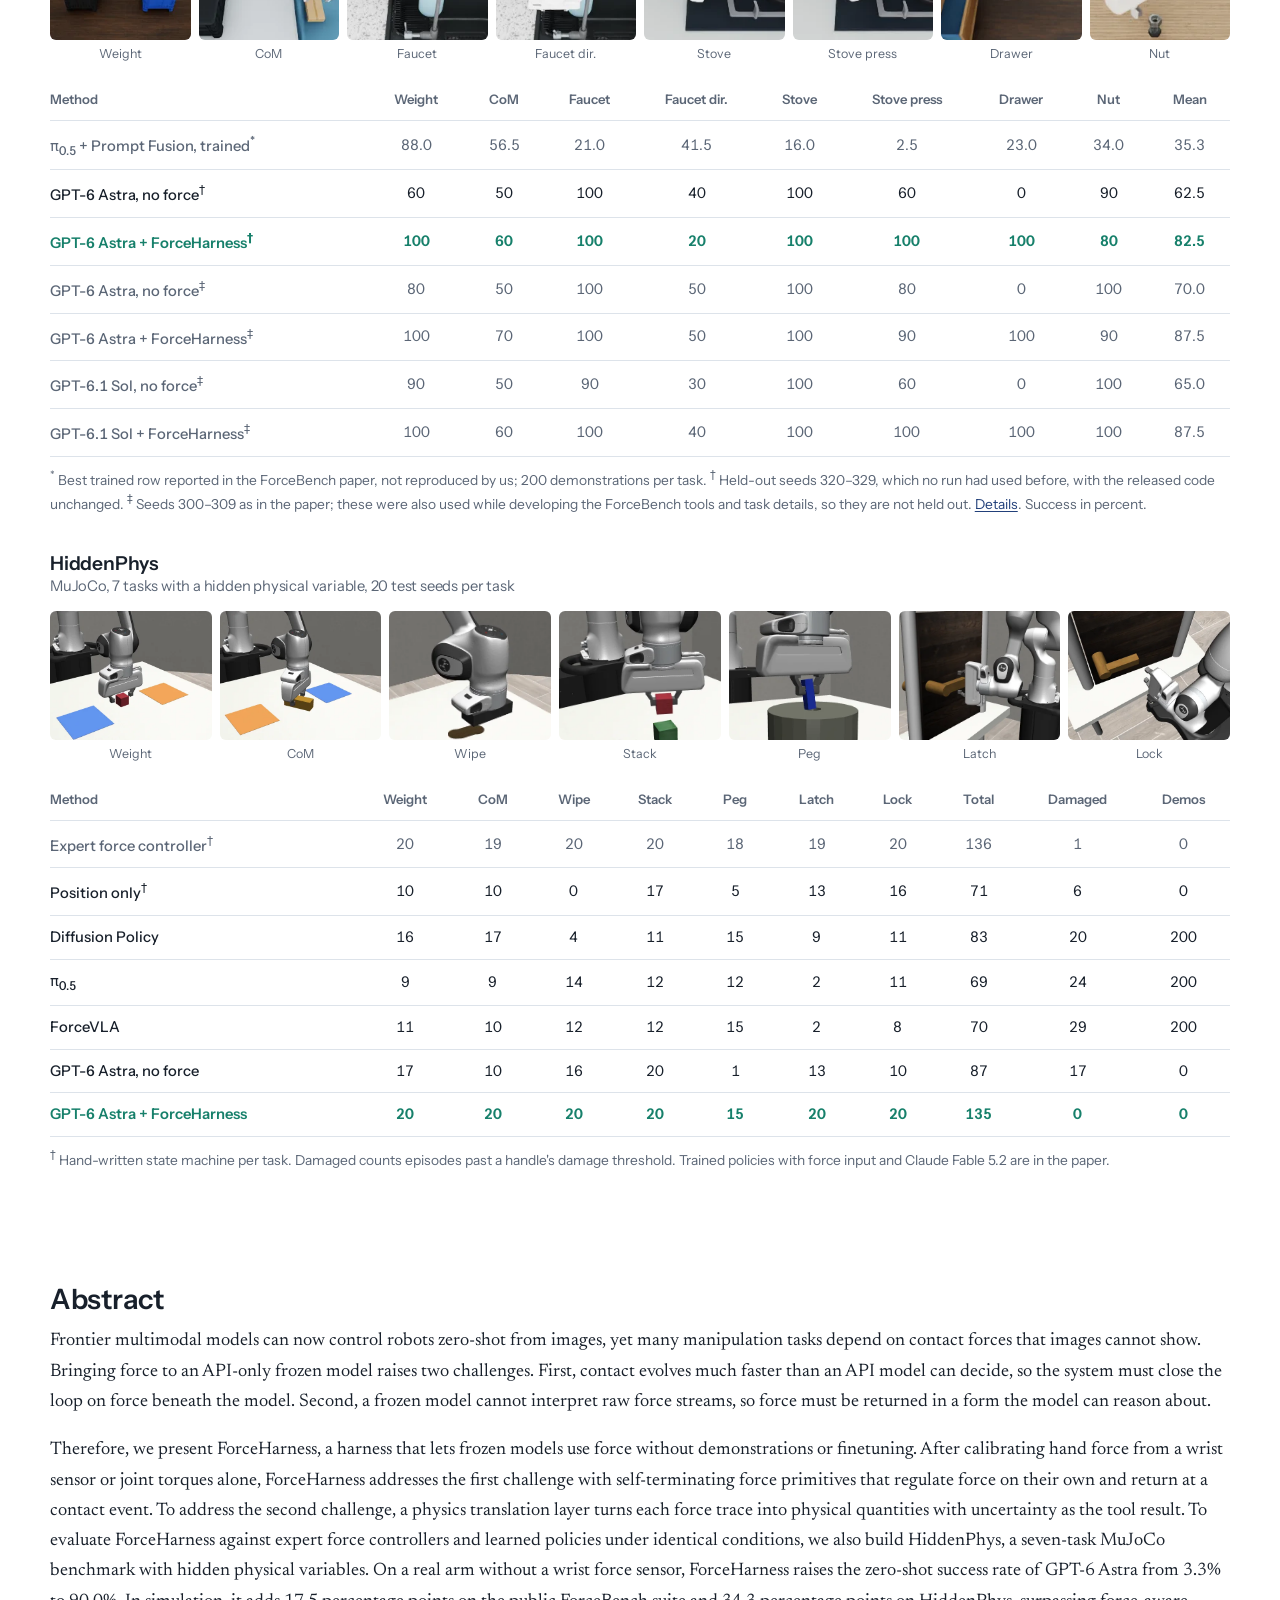
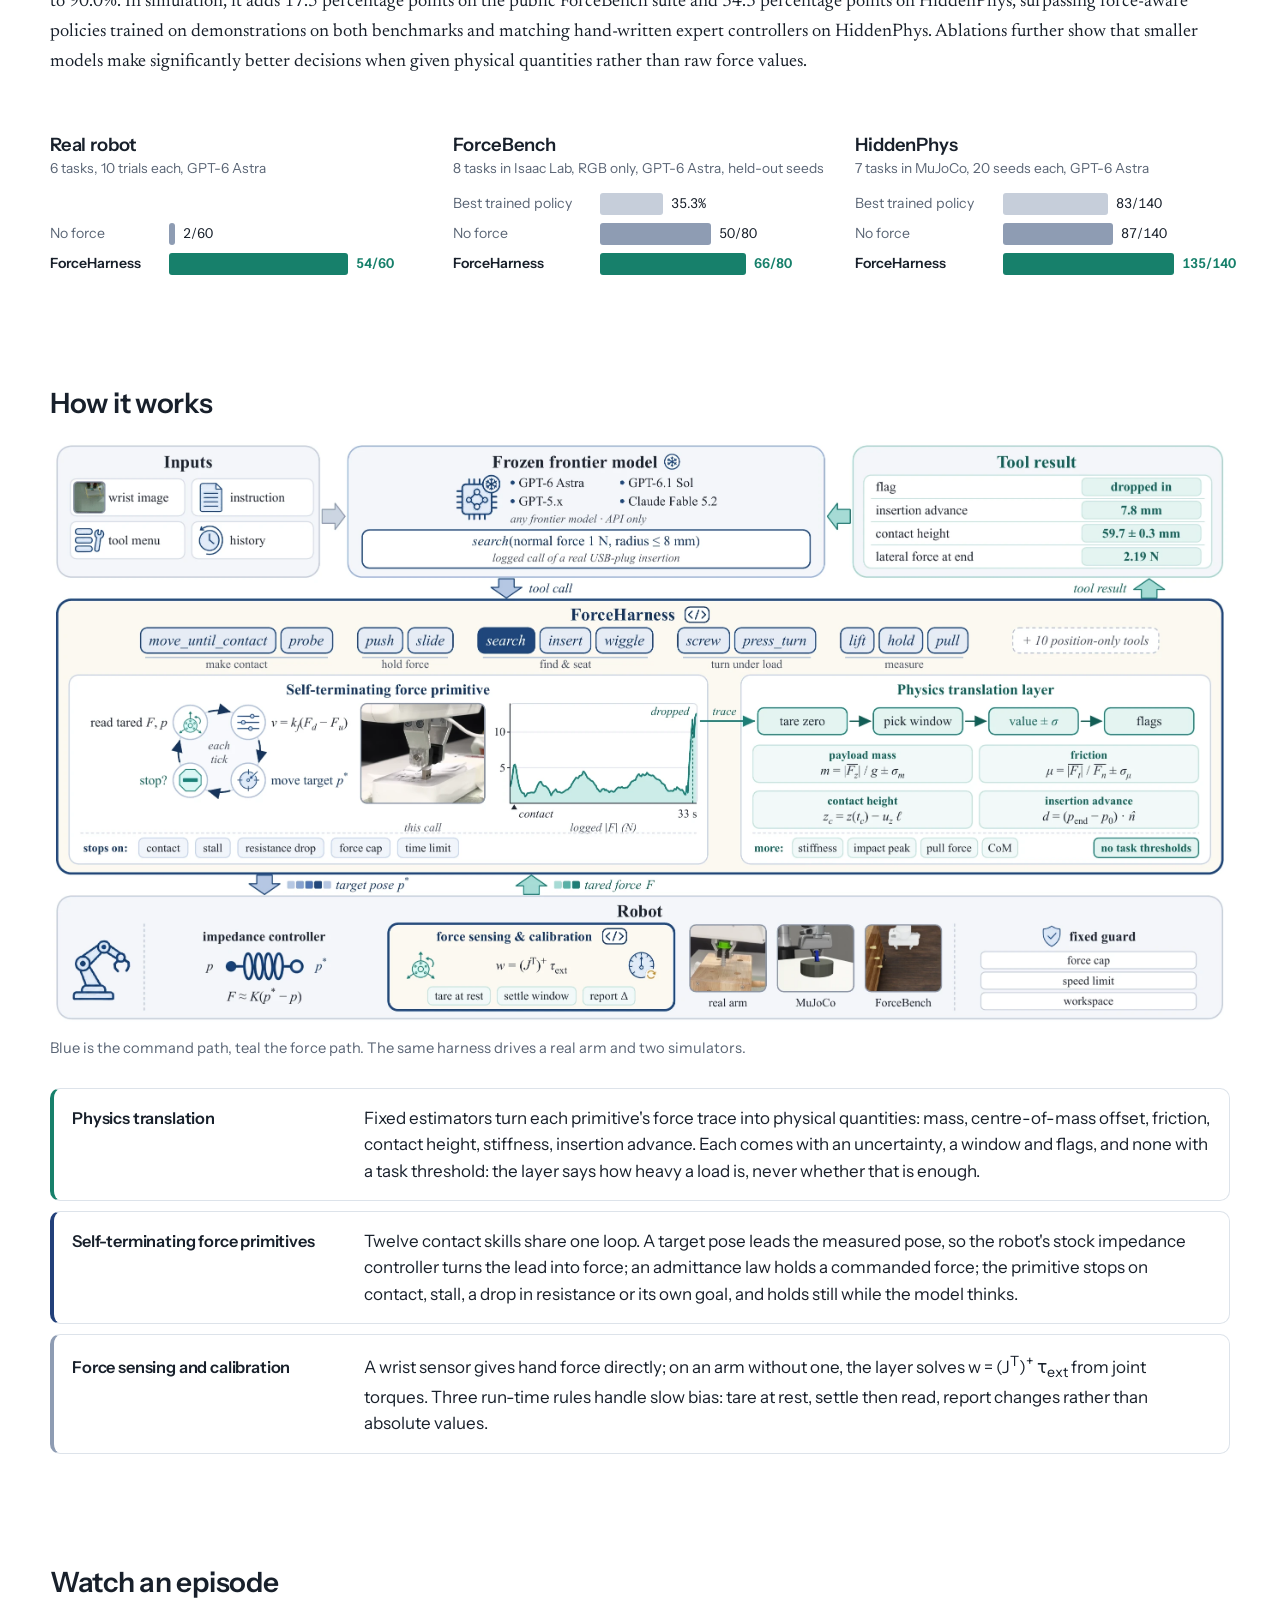
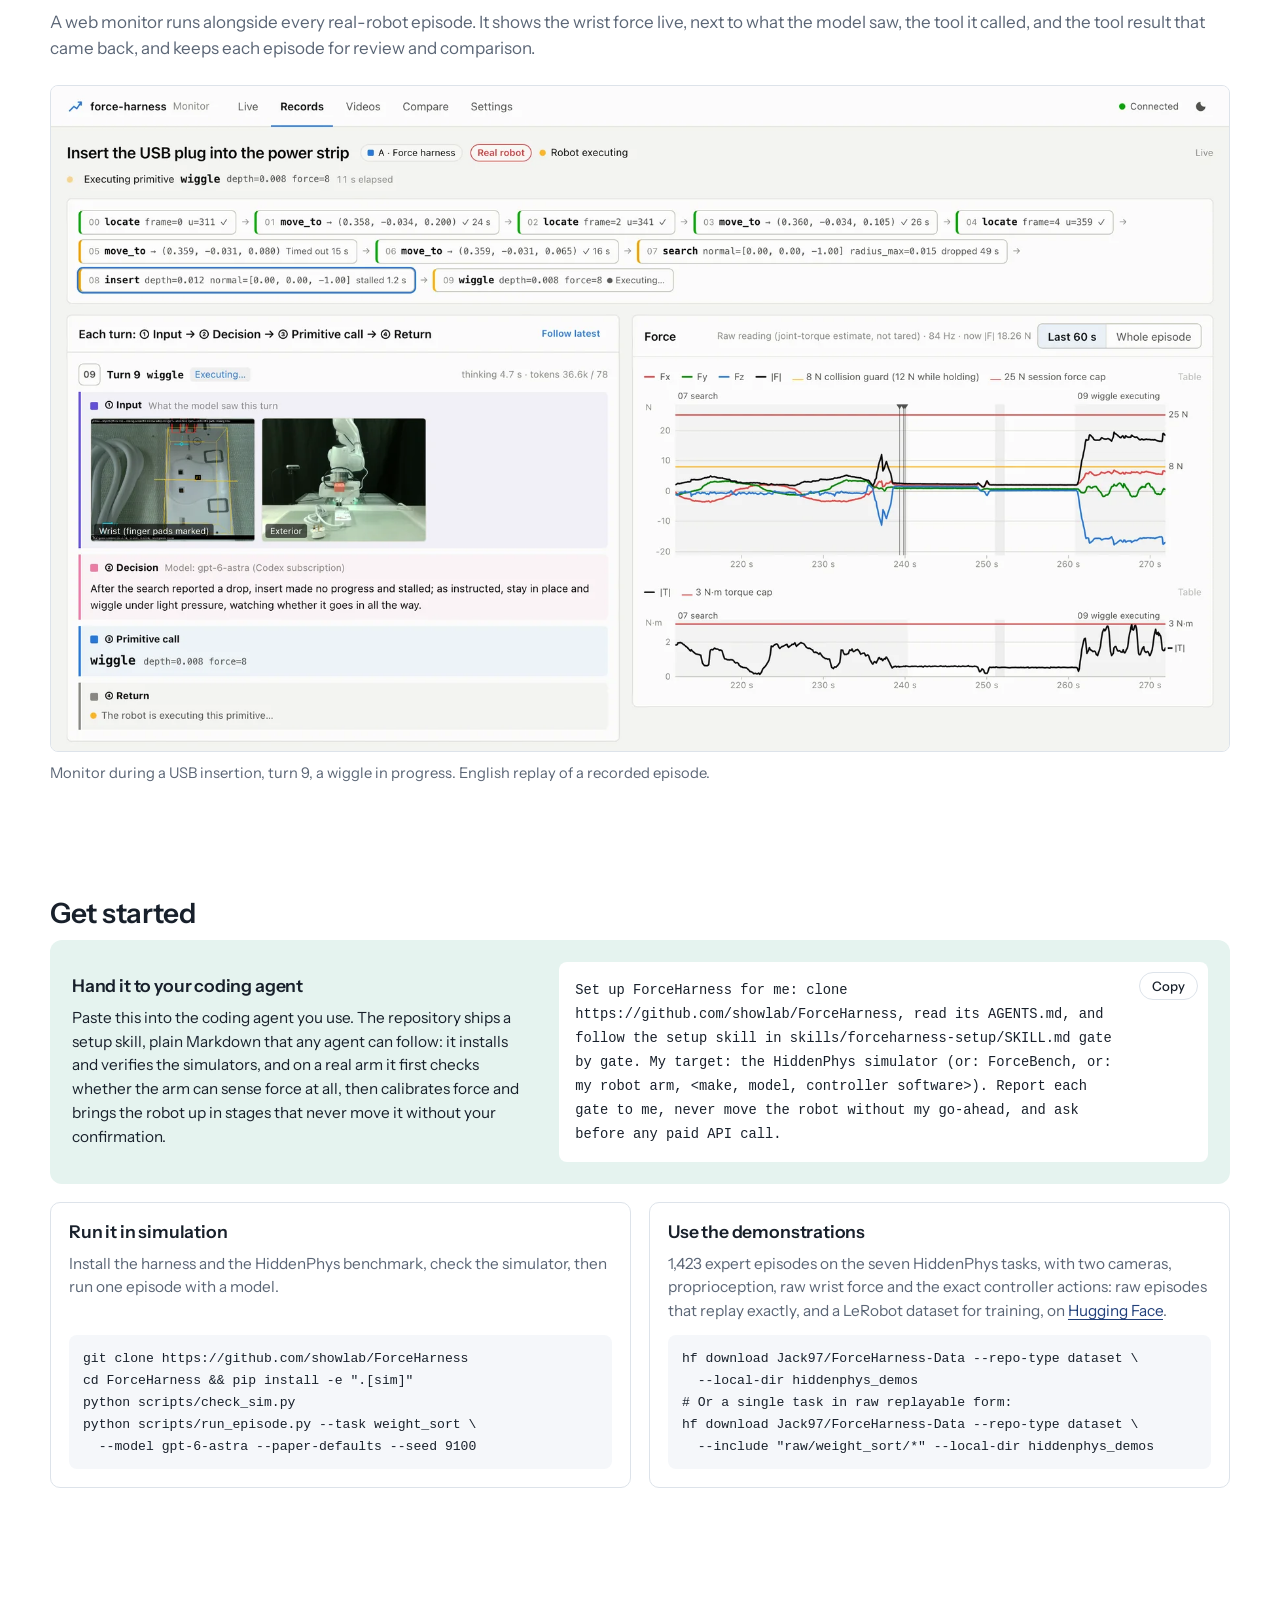
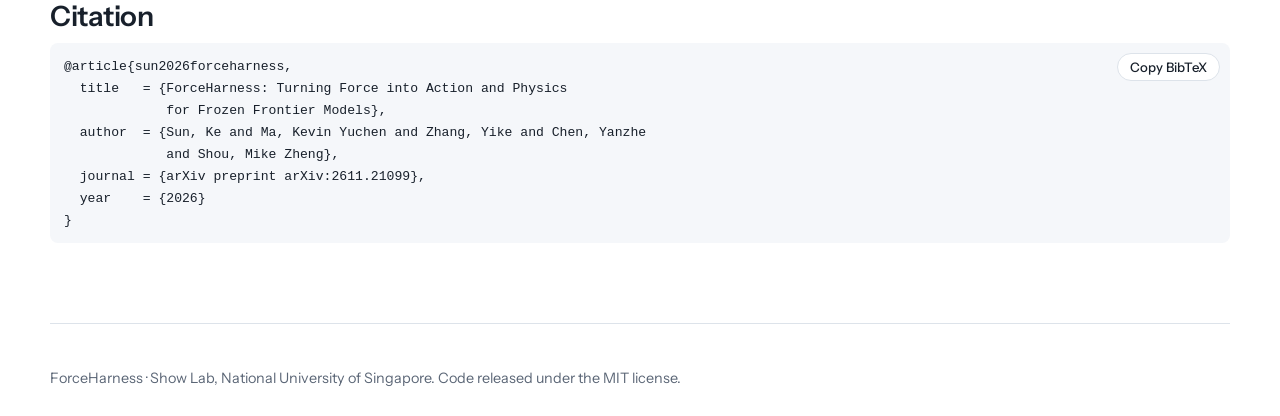
==== commit c33bf134: "Dataset on Hugging Face (button, download commands); layout: 1180 px width, real-robot section and m" ====
--- a/index.html
+++ b/index.html
@@ -19,7 +19,7 @@
 <link rel="preconnect" href="https://fonts.googleapis.com">
 <link rel="preconnect" href="https://fonts.gstatic.com" crossorigin>
 <link href="https://fonts.googleapis.com/css2?family=Instrument+Sans:wght@400;500;600;700&family=JetBrains+Mono:wght@400;500&family=Newsreader:ital,opsz,wght@0,6..72,400;0,6..72,500;1,6..72,400&display=swap" rel="stylesheet">
-<link rel="stylesheet" href="assets/css/site.css?v=20261116b">
+<link rel="stylesheet" href="assets/css/site.css?v=20261118a">
 </head>
 <body>
 <a class="skip" href="#main">Skip to content</a>
@@ -50,7 +50,7 @@
     <ul class="links" aria-label="Resources">
       <li><a class="btn" href="https://arxiv.org/abs/2611.21099">Paper</a></li>
       <li><a class="btn" href="https://github.com/showlab/ForceHarness">Code</a></li>
-      <li><span class="btn is-soon" aria-disabled="true">Dataset<small>soon</small></span></li>
+      <li><a class="btn" href="https://huggingface.co/datasets/Jack97/ForceHarness-Data">Dataset</a></li>
       <li><a class="btn" href="#real">Robot videos</a></li>
     </ul>
   </div>
@@ -62,22 +62,19 @@
   </figure>
 </section>
 
-<section id="real" class="real">
-  <div class="wrap">
-    <h2>Six tasks on a real arm</h2>
-    <p class="section-intro">A Franka FR3 with joint torque sensors but no wrist force sensor, run zero-shot by GPT-6 Astra.
-      Each clip is one whole autonomous episode, sped up as marked; switch a tile to see the no-force control, which keeps
-      the same harness and safety limits but removes force tools, force values and force guidance.</p>
-  </div>
-  <figure class="teaser wrap-wide">
+<section id="real" class="real wrap">
+  <h2>Six tasks on a real arm</h2>
+  <p class="section-intro">A Franka FR3 with joint torque sensors but no wrist force sensor, run zero-shot by GPT-6 Astra.
+    Each clip is one whole autonomous episode, sped up as marked; switch a tile to see the no-force control, which keeps
+    the same harness and safety limits but removes force tools, force values and force guidance.</p>
+  <figure class="teaser">
     <video id="teaser" autoplay muted loop playsinline preload="metadata" poster="assets/video/teaser.jpg">
       <source src="assets/video/teaser.mp4" type="video/mp4">
     </video>
     <figcaption>All six tasks with ForceHarness, each tile marked with its playback speed. Below, every episode in full
       next to its no-force control.</figcaption>
   </figure>
-  <div class="clip-grid wrap-wide" data-clips></div>
-  <div class="wrap">
+  <div class="clip-grid" data-clips></div>
   <p class="table-lead">Successes out of 10 episodes per condition; for GPT-6 Astra every task differs at p &lt; 0.01
     (Fisher's exact test).</p>
   <div class="table-scroll">
@@ -88,7 +85,6 @@
       <tbody></tbody>
       <tfoot><tr><th scope="row">Total</th><td>2/60</td><td class="win">54/60</td><td>47/60</td></tr></tfoot>
     </table>
-  </div>
   </div>
 </section>
 
@@ -208,14 +204,12 @@
 
 <section class="monitor wrap">
   <h2>Watch an episode</h2>
-  <div class="monitor-row">
-    <p>A web monitor runs alongside every real-robot episode. It shows the wrist force live, next to what the model saw,
-      the tool it called, and the tool result that came back, and keeps each episode for review and comparison.</p>
-    <figure class="fig">
-      <a href="assets/img/monitor_live.webp"><img src="assets/img/monitor_live.webp" alt="Web monitor during a USB insertion: live wrist force, the model's call and the returned tool result." loading="lazy"></a>
-      <figcaption>Monitor during a USB insertion, turn 9, a wiggle in progress. English replay of a recorded episode.</figcaption>
-    </figure>
-  </div>
+  <p class="section-intro">A web monitor runs alongside every real-robot episode. It shows the wrist force live, next to what the model saw,
+    the tool it called, and the tool result that came back, and keeps each episode for review and comparison.</p>
+  <figure class="fig">
+    <a href="assets/img/monitor_live.webp"><img src="assets/img/monitor_live.webp" alt="Web monitor during a USB insertion: live wrist force, the model's call and the returned tool result." loading="lazy"></a>
+    <figcaption>Monitor during a USB insertion, turn 9, a wiggle in progress. English replay of a recorded episode.</figcaption>
+  </figure>
 </section>
 
 <section id="start" class="start wrap">
@@ -245,7 +239,13 @@
     <div class="start-item">
       <h3>Use the demonstrations</h3>
       <p>1,423 expert episodes on the seven HiddenPhys tasks, with two cameras, proprioception, raw wrist force and the exact
-        controller actions: raw episodes that replay exactly, and a LeRobot dataset for training.</p>
+        controller actions: raw episodes that replay exactly, and a LeRobot dataset for training, on
+        <a href="https://huggingface.co/datasets/Jack97/ForceHarness-Data">Hugging Face</a>.</p>
+<pre class="cmd"><code>hf download Jack97/ForceHarness-Data --repo-type dataset \
+  --local-dir hiddenphys_demos
+# Or a single task in raw replayable form:
+hf download Jack97/ForceHarness-Data --repo-type dataset \
+  --include "raw/weight_sort/*" --local-dir hiddenphys_demos</code></pre>
     </div>
   </div>
 </section>
@@ -271,6 +271,6 @@
   <p>ForceHarness &middot; Show Lab, National University of Singapore. Code released under the MIT license.</p>
 </footer>
 
-<script src="assets/js/site.js?v=20261116b" defer></script>
+<script src="assets/js/site.js?v=20261118a" defer></script>
 </body>
 </html>
--- a/assets/css/site.css
+++ b/assets/css/site.css
@@ -16,8 +16,8 @@
   --sans: "Instrument Sans", system-ui, -apple-system, "Segoe UI", sans-serif;
   --serif: "Newsreader", Georgia, "Times New Roman", serif;
   --mono: "JetBrains Mono", ui-monospace, "SF Mono", Menlo, monospace;
-  --max: 1080px;
-  --max-wide: 1320px;
+  --max: 1180px;
+  --max-wide: 1180px;
   color-scheme: light;
 }
 @media (prefers-color-scheme: dark) {
@@ -57,7 +57,7 @@
 h2 { font-size: 1.75rem; font-weight: 600; line-height: 1.2; margin-bottom: .6rem; }
 h3 { font-size: 1.1rem; font-weight: 600; line-height: 1.3; }
 section { margin-top: clamp(64px, 9vw, 112px); }
-.section-intro { color: var(--muted); max-width: 72ch; margin: 0 0 28px; }
+.section-intro { color: var(--muted); margin: 0 0 24px; }
 
 /* Header */
 .top { border-bottom: 1px solid var(--rule); }
@@ -74,7 +74,7 @@
 }
 .w-force { color: var(--force); }
 .w-harness { color: var(--command); }
-.lede { font-family: var(--serif); font-size: clamp(1.35rem, 2.6vw, 1.85rem); line-height: 1.3; margin: 18px 0 10px; max-width: 30ch; }
+.lede { font-family: var(--serif); font-size: clamp(1.35rem, 2.6vw, 1.85rem); line-height: 1.3; margin: 18px 0 10px; }
 .authors { color: var(--ink); margin: 0; font-size: 1.05rem; }
 .authors sup, .affil sup { font-size: .7em; }
 .affil { color: var(--muted); margin: 4px 0 0; font-size: .95rem; }
@@ -88,16 +88,18 @@
 .btn.is-soon { color: var(--muted); cursor: default; }
 .film { margin-top: 40px; }
 .film video { display: block; width: 100%; aspect-ratio: 16 / 9; border-radius: 10px; background: var(--panel); }
-.teaser { margin-top: 0; margin-bottom: 28px; }
+.teaser { margin: 0 0 28px; }
 .teaser video { width: 100%; aspect-ratio: 1920 / 720; object-fit: cover; border-radius: 10px; background: var(--panel); }
-figcaption { color: var(--muted); font-size: .92rem; margin-top: 10px; max-width: 90ch; }
+figcaption { color: var(--muted); font-size: .92rem; margin-top: 10px; }
 
 /* Result strip */
-.results { display: grid; grid-template-columns: repeat(3, minmax(0, 1fr)); gap: 28px; margin-top: 56px; }
+.results { display: grid; grid-template-columns: repeat(3, minmax(0, 1fr)); gap: 28px; margin-top: 56px; align-items: stretch; }
+.result { display: flex; flex-direction: column; }
 .result h2 { font-size: 1.15rem; margin-bottom: 2px; }
-.result-sub { color: var(--muted); font-size: .9rem; margin: 0 0 14px; }
-.bars { display: grid; gap: 8px; }
-.bar { display: grid; grid-template-columns: 9.5rem 1fr; align-items: center; gap: 10px; font-size: .88rem; }
+.result-sub { color: var(--muted); font-size: .86rem; margin: 0 0 14px; }
+.bars { display: grid; gap: 8px; margin-top: auto; }
+.bar { display: grid; grid-template-columns: 8.6rem 1fr; align-items: center; gap: 10px; font-size: .88rem; }
+.result:first-child .bar { grid-template-columns: 6.8rem 1fr; }
 .bar-label { color: var(--muted); }
 .bar-track { position: relative; display: block; height: 22px; }
 .bar-fill { display: block; height: 100%; border-radius: 3px; background: var(--bar-base); min-width: 3px; }
@@ -108,14 +110,15 @@
 .bar.is-ours .bar-value { color: var(--force); font-weight: 600; }
 
 /* Abstract */
-.prose p { font-family: var(--serif); font-size: 1.16rem; line-height: 1.65; max-width: 68ch; margin: 0 0 1em; }
+.prose p { font-family: var(--serif); font-size: 1.14rem; line-height: 1.66; margin: 0 0 1em; }
+.prose p:last-child { margin-bottom: 0; }
 
 /* Method */
 .fig { margin: 0; }
 .fig img { width: 100%; border-radius: 8px; background: #fff; }
 .method .fig { margin-top: 18px; }
 .layers { display: grid; gap: 10px; margin-top: 28px; }
-.layer { display: grid; grid-template-columns: 17rem 1fr; gap: 20px; padding: 16px 18px; border-radius: 10px; border: 1px solid var(--rule); }
+.layer { display: grid; grid-template-columns: 17rem 1fr; gap: 20px; align-items: baseline; padding: 16px 18px; border-radius: 10px; border: 1px solid var(--rule); }
 .layer h3 { font-size: 1.02rem; }
 .layer p { margin: 0; color: var(--ink); }
 .layer-top { border-left: 4px solid var(--force); }
@@ -127,10 +130,10 @@
 table { border-collapse: collapse; width: 100%; font-variant-numeric: tabular-nums; }
 th, td { padding: 10px 10px; border-bottom: 1px solid var(--rule); text-align: center; }
 thead th { font-size: .82rem; font-weight: 600; color: var(--muted); vertical-align: bottom; }
-thead th:first-child { text-align: left; }
+thead th:first-child { text-align: left; padding-left: 0; }
 thead th span { font-weight: 400; }
-tbody th, tfoot th { text-align: left; font-weight: 500; white-space: nowrap; }
-.real-table td { width: 18%; }
+tbody th, tfoot th { text-align: left; font-weight: 500; white-space: nowrap; padding-left: 0; }
+.real-table td { width: 22%; }
 .real-table .score { display: grid; gap: 4px; justify-items: center; }
 .real-table .mini { width: 72px; height: 5px; border-radius: 3px; background: var(--rule); overflow: hidden; }
 .real-table .mini i { display: block; height: 100%; background: var(--bar-mid); }
@@ -144,21 +147,21 @@
 .num-table td { min-width: 3.4rem; }
 
 /* Real-robot clip tiles */
-.real .clip-grid { display: grid; grid-template-columns: repeat(6, minmax(0, 1fr)); gap: 12px; margin-bottom: 36px; }
-.tile { margin: 0; }
+.real .clip-grid { display: grid; grid-template-columns: repeat(6, minmax(0, 1fr)); gap: 12px; margin-bottom: 36px; align-items: stretch; }
+.tile { margin: 0; display: flex; flex-direction: column; }
 .tile-media { position: relative; aspect-ratio: 9 / 16; border-radius: 10px; overflow: hidden; background: #0b0f15; }
 .tile-media video { width: 100%; height: 100%; object-fit: cover; display: block; }
-.tile-media.is-landscape video { object-fit: contain; }
+.tile-media.is-landscape video { object-fit: cover; object-position: 53% center; }
 .tile-outcome { position: absolute; right: 8px; top: 8px; font: 500 .72rem var(--sans); color: #fff;
   background: rgba(11, 15, 21, .62); padding: 3px 7px; border-radius: 999px; }
-.tile-speed { display: block; color: var(--muted); font-size: .78rem; margin-top: 1px; }
+.tile-speed { display: block; color: var(--muted); font-size: .78rem; margin-top: auto; padding-top: 3px; }
 .tile-outcome.is-ok { background: rgba(23, 128, 107, .9); }
-.tile figcaption { margin-top: 8px; color: var(--ink); font-size: .9rem; }
-.tile figcaption strong { display: block; font-weight: 600; line-height: 1.25; min-height: 2.5em; }
-.tile-switch { display: grid; grid-template-columns: 1fr 1fr; gap: 4px; margin-top: 6px; }
-.tile-switch button { font: 500 .74rem/1.2 var(--sans); color: var(--muted); background: var(--paper); border: 1px solid var(--rule);
-  border-radius: 8px; padding: 5px 4px; cursor: pointer; display: grid; gap: 1px; }
-.tile-switch button small { font-size: .7rem; font-weight: 400; }
+.tile figcaption { margin-top: 8px; color: var(--ink); font-size: .86rem; flex: 1; display: flex; flex-direction: column; }
+.tile figcaption strong { display: block; font-weight: 600; line-height: 1.25; }
+.tile-switch { display: grid; grid-template-columns: 1fr 1fr; gap: 4px; margin-top: 6px; align-items: stretch; }
+.tile-switch button { font: 500 .73rem/1.2 var(--sans); color: var(--muted); background: var(--paper); border: 1px solid var(--rule);
+  border-radius: 8px; padding: 6px 4px; cursor: pointer; display: grid; align-content: center; gap: 2px; }
+.tile-switch button small { font-size: .67rem; font-weight: 400; white-space: nowrap; }
 .tile-switch button[aria-pressed="true"] { color: var(--paper); background: var(--command); border-color: var(--command); }
 .tile-switch button[aria-pressed="true"]:first-child { background: var(--force); border-color: var(--force); }
 .tile-switch button[disabled] { cursor: default; opacity: .55; }
@@ -176,19 +179,19 @@
 .frames figcaption { font-size: .78rem; margin-top: 4px; text-align: center; }
 
 /* Monitor */
-.monitor-row { display: grid; grid-template-columns: minmax(0, 4fr) minmax(0, 8fr); gap: 28px; align-items: start; }
-.monitor-row > p { margin: 0; max-width: 40ch; }
+.monitor .fig img { border: 1px solid var(--rule); }
 
 /* Get started */
 .start-agent { display: grid; grid-template-columns: minmax(0, 5fr) minmax(0, 7fr); gap: 24px; align-items: center;
   padding: 22px; border-radius: 12px; background: var(--force-tint); margin-bottom: 18px; }
 .start-agent h3 { margin-bottom: 8px; }
 .start-agent p { margin: 0; color: var(--ink); font-size: .96rem; }
-.prompt pre { background: var(--paper); white-space: pre-wrap; overflow-wrap: anywhere; padding: 16px 84px 16px 16px; font-size: .86rem; }
-.start-grid { display: grid; grid-template-columns: repeat(2, minmax(0, 1fr)); gap: 18px; }
-.start-item { padding: 18px; border-radius: 10px; border: 1px solid var(--rule); }
+.start-grid { display: grid; grid-template-columns: repeat(2, minmax(0, 1fr)); gap: 18px; align-items: stretch; }
+.start-item { padding: 18px; border-radius: 10px; border: 1px solid var(--rule); display: flex; flex-direction: column; }
 .start-item p { color: var(--muted); margin: 8px 0 12px; font-size: .96rem; }
+.start-item .cmd { margin-top: auto; }
 .cmd, .bib pre { margin: 0; background: var(--panel); border-radius: 8px; padding: 12px 14px; overflow-x: auto; font: 400 .82rem/1.6 var(--mono); }
+.bib.prompt pre { background: var(--paper); white-space: pre-wrap; overflow-wrap: anywhere; padding: 16px 84px 16px 16px; font-size: .86rem; }
 
 /* Citation */
 .bib { position: relative; }
@@ -198,8 +201,8 @@
 /* Responsive */
 @media (max-width: 900px) {
   .results { grid-template-columns: 1fr; gap: 24px; }
+  .result:first-child .bar { grid-template-columns: 8.6rem 1fr; }
   .layer { grid-template-columns: 1fr; gap: 6px; }
-  .monitor-row { grid-template-columns: 1fr; }
   .start-grid { grid-template-columns: 1fr; }
   .start-agent { grid-template-columns: 1fr; gap: 14px; }
   .real .clip-grid { grid-template-columns: repeat(3, minmax(0, 1fr)); }
@@ -210,8 +213,9 @@
   body { font-size: 16px; }
   .top nav { display: none; }
   .teaser video { aspect-ratio: 16 / 9; }
-  .bar { grid-template-columns: 7.5rem 1fr; }
+  .bar, .result:first-child .bar { grid-template-columns: 7.5rem 1fr; }
   .real-table th, .real-table td { padding: 8px 4px; }
+  .real-table th:first-child { padding-left: 0; }
   .real-table .mini { width: 44px; }
   .real-table thead th { font-size: .74rem; }
   .frames-8, .frames-7 { grid-template-columns: repeat(3, 1fr); }
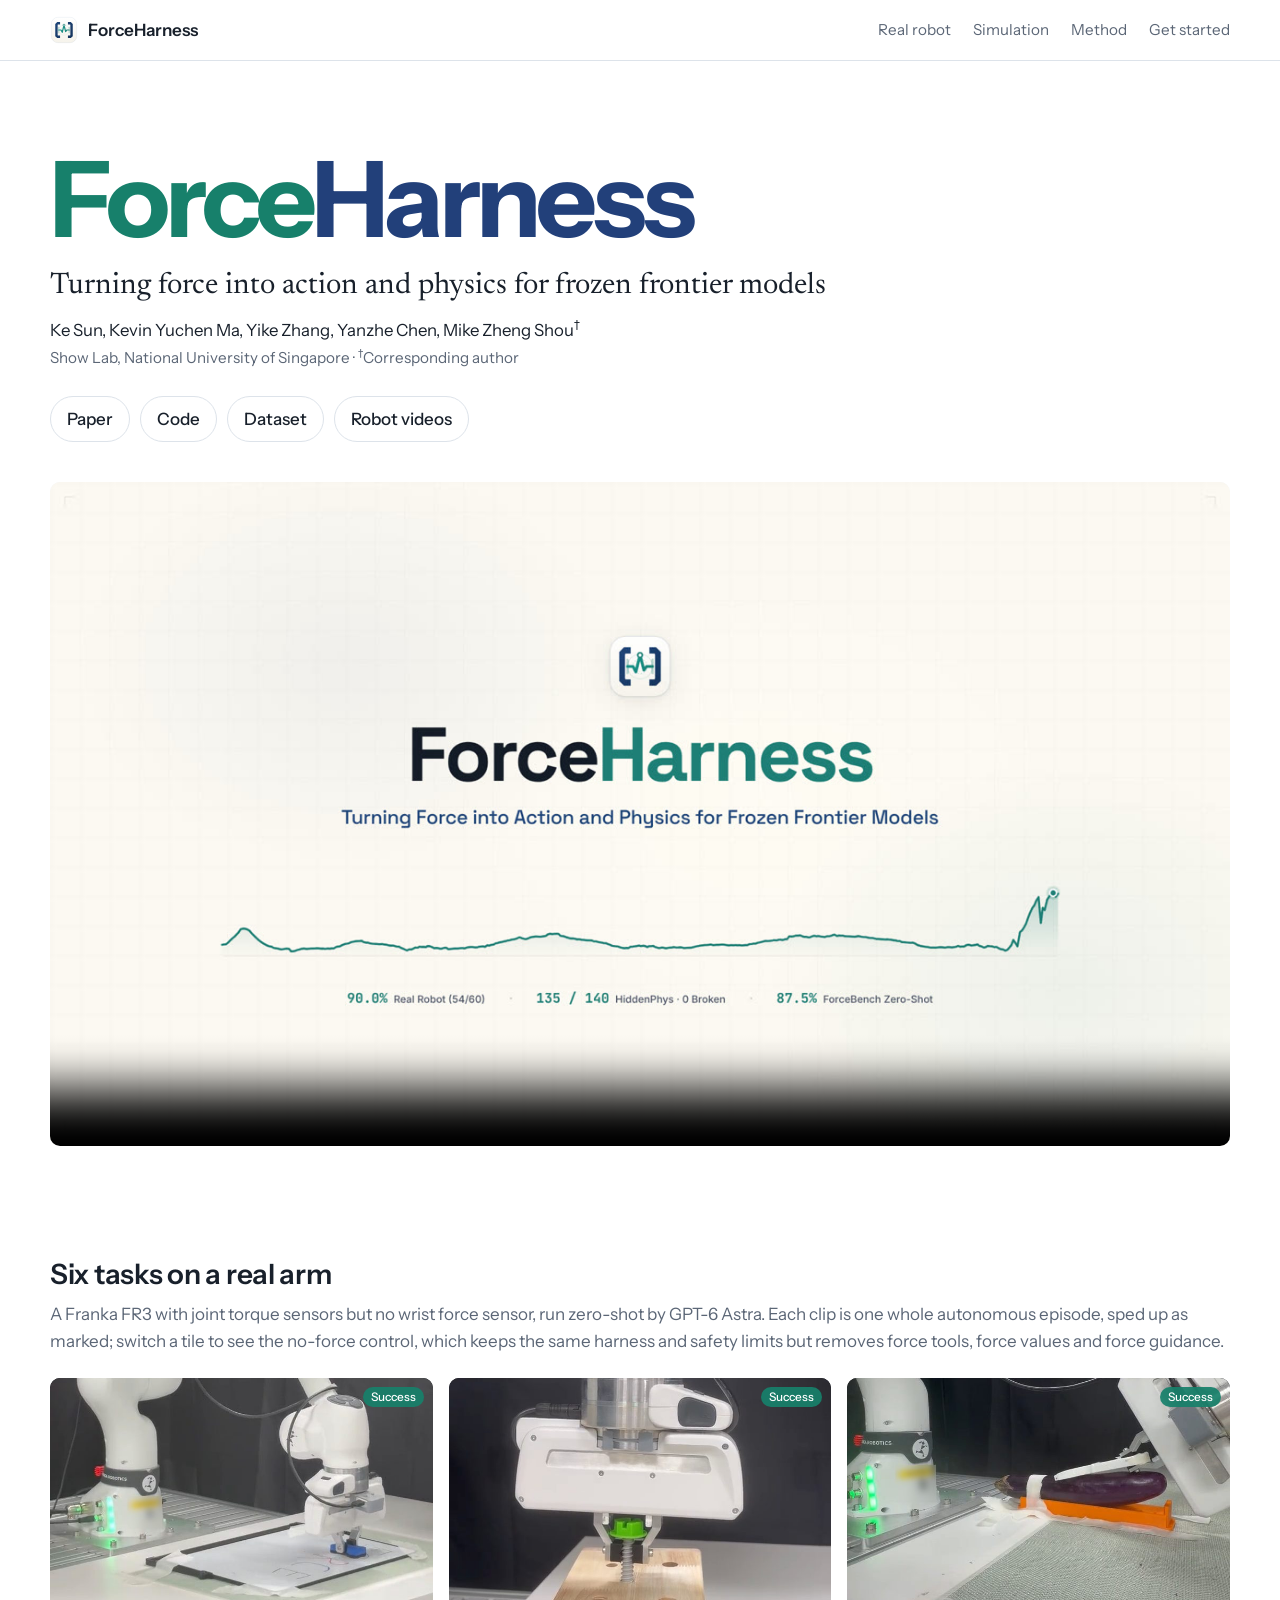
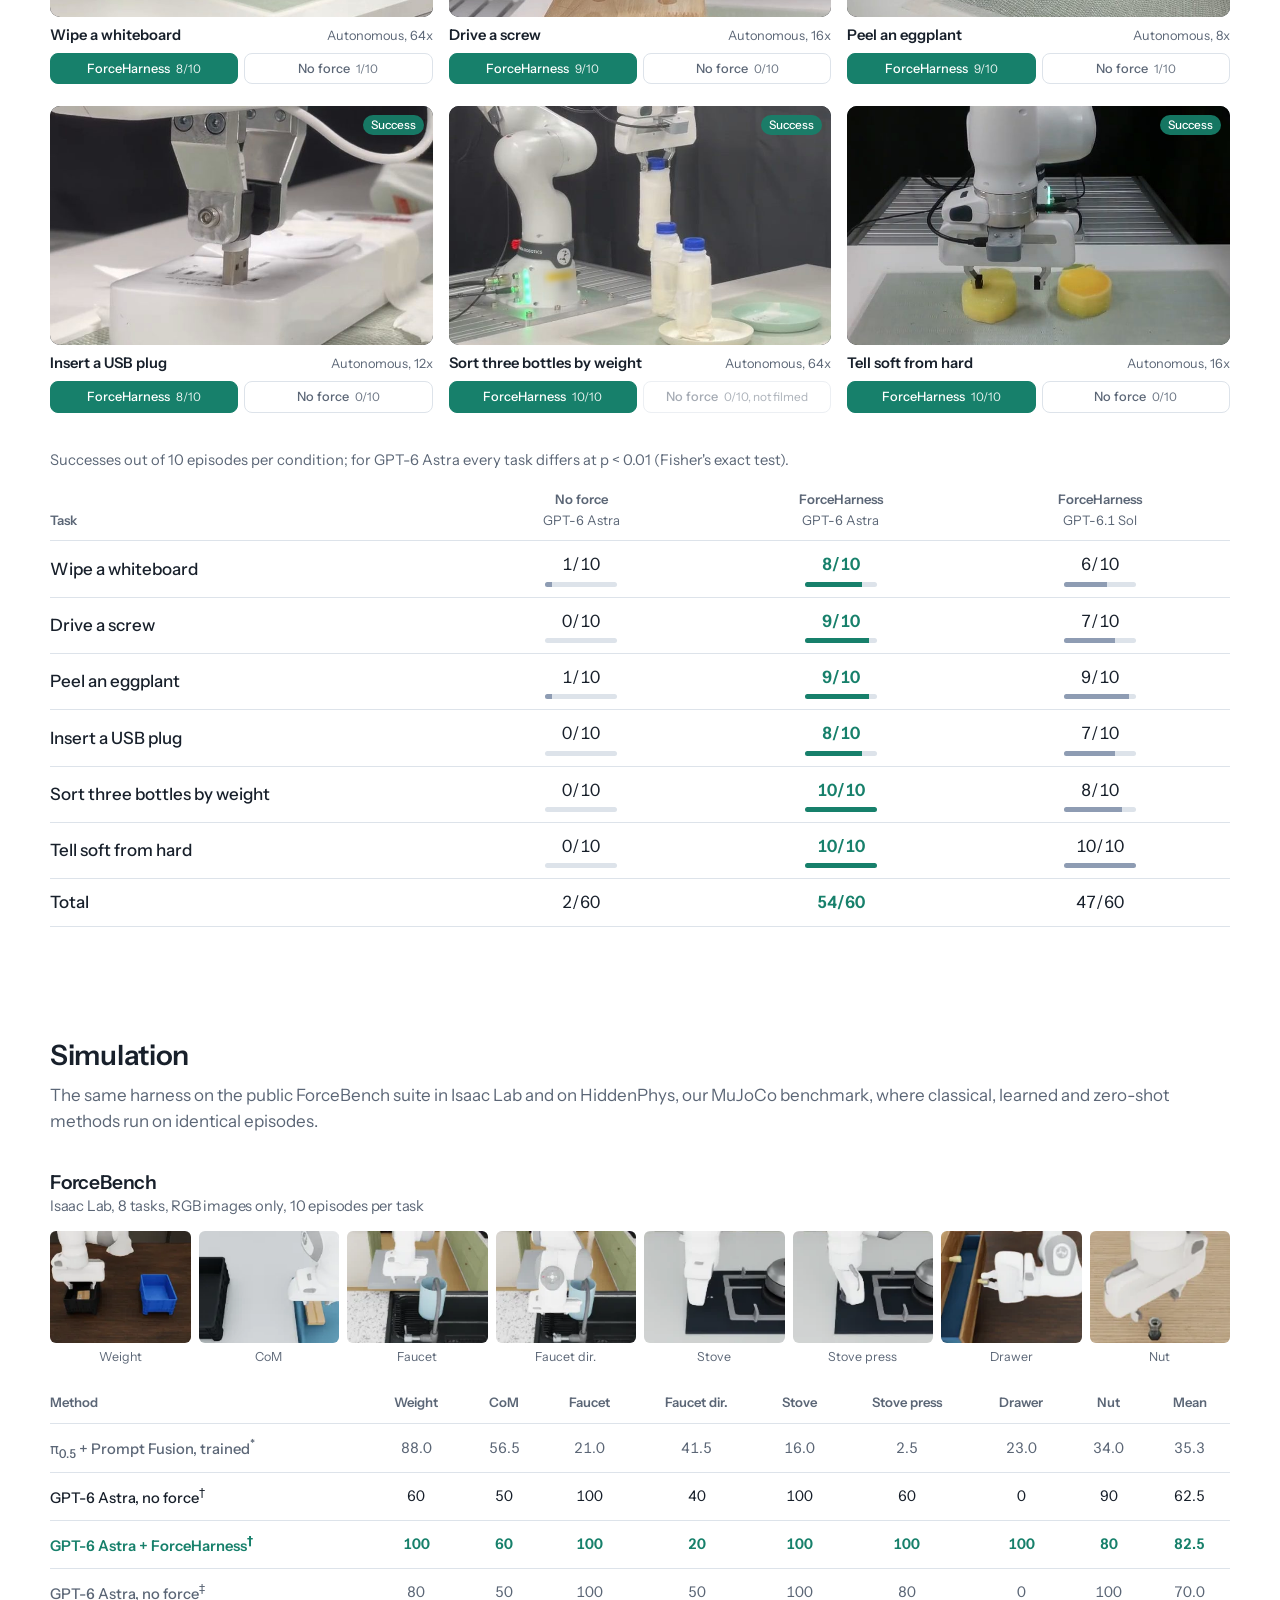
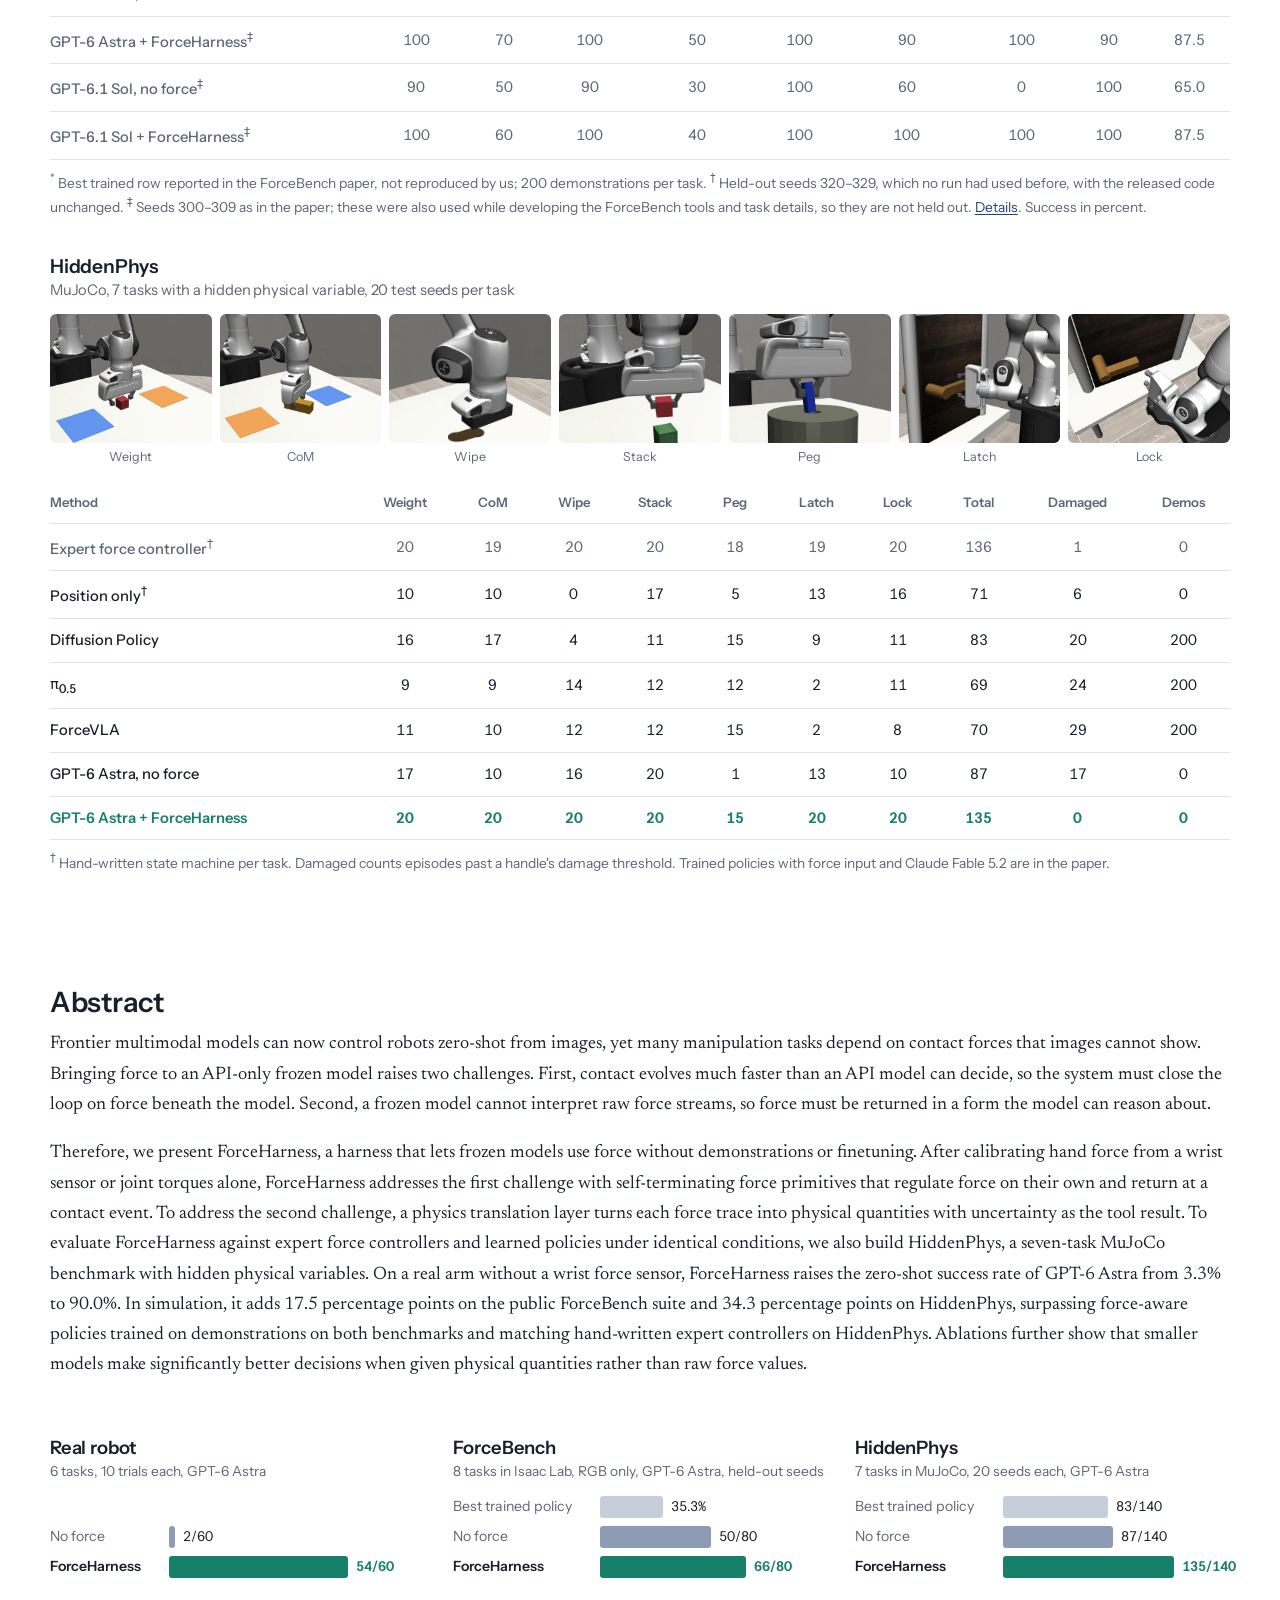
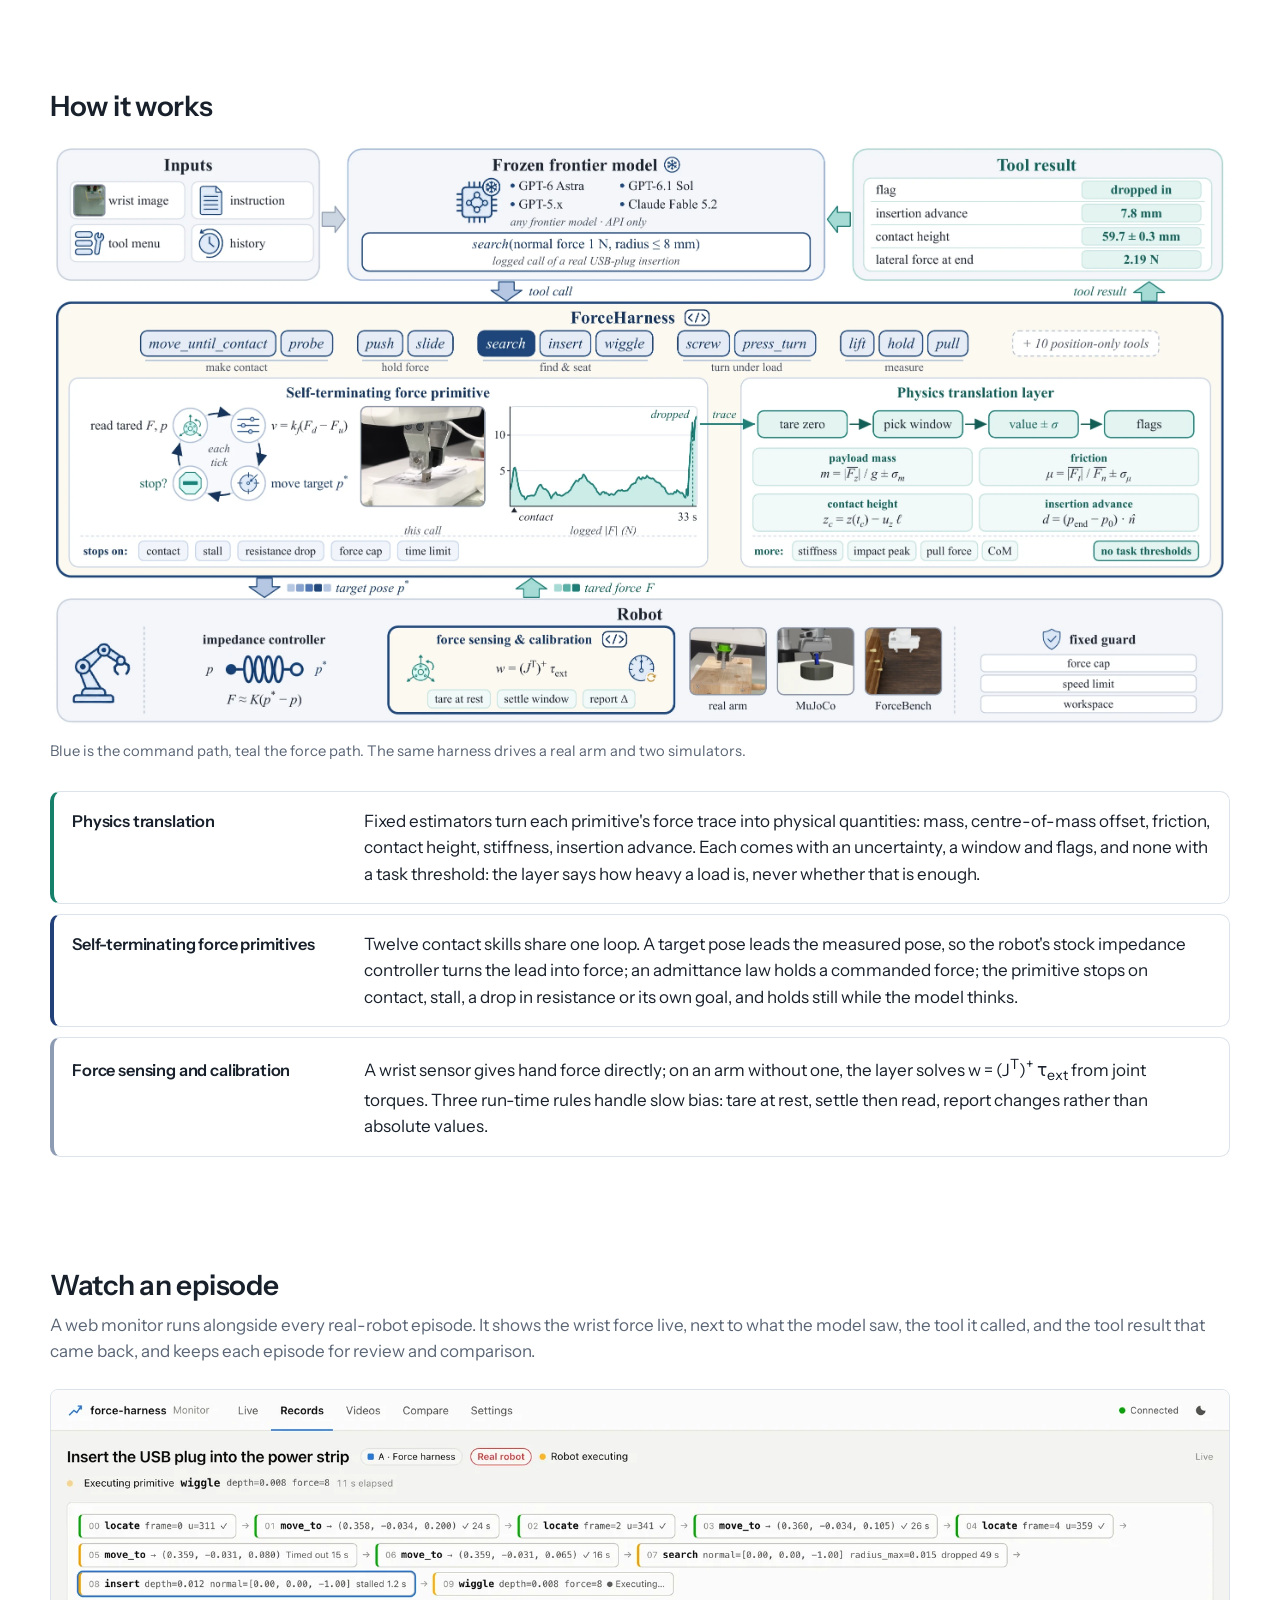
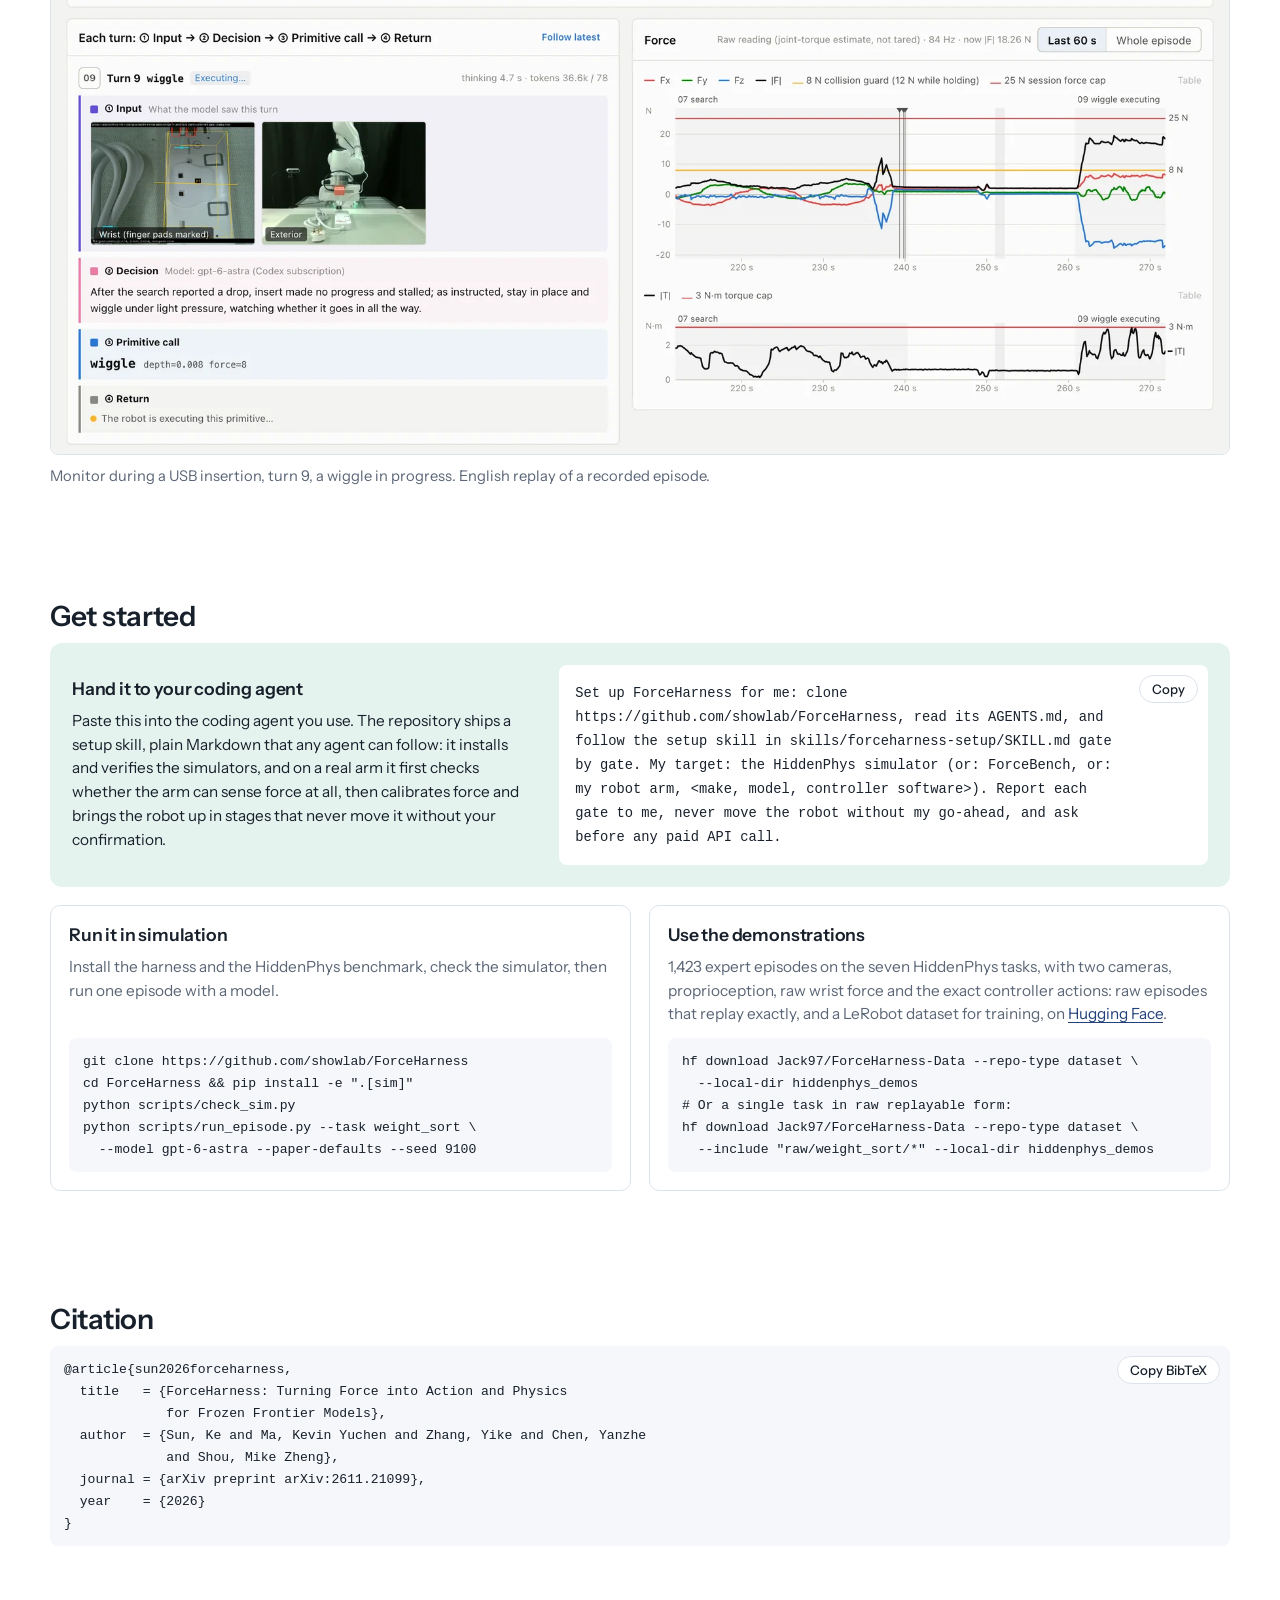
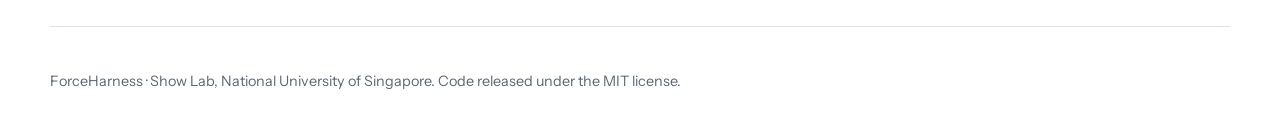
==== commit 2711bf66: "Real-robot clips: 3x2 widescreen layout for full-episode videos" ====
--- a/index.html
+++ b/index.html
@@ -19,7 +19,7 @@
 <link rel="preconnect" href="https://fonts.googleapis.com">
 <link rel="preconnect" href="https://fonts.gstatic.com" crossorigin>
 <link href="https://fonts.googleapis.com/css2?family=Instrument+Sans:wght@400;500;600;700&family=JetBrains+Mono:wght@400;500&family=Newsreader:ital,opsz,wght@0,6..72,400;0,6..72,500;1,6..72,400&display=swap" rel="stylesheet">
-<link rel="stylesheet" href="assets/css/site.css?v=20261118a">
+<link rel="stylesheet" href="assets/css/site.css?v=20261118b">
 </head>
 <body>
 <a class="skip" href="#main">Skip to content</a>
@@ -67,13 +67,6 @@
   <p class="section-intro">A Franka FR3 with joint torque sensors but no wrist force sensor, run zero-shot by GPT-6 Astra.
     Each clip is one whole autonomous episode, sped up as marked; switch a tile to see the no-force control, which keeps
     the same harness and safety limits but removes force tools, force values and force guidance.</p>
-  <figure class="teaser">
-    <video id="teaser" autoplay muted loop playsinline preload="metadata" poster="assets/video/teaser.jpg">
-      <source src="assets/video/teaser.mp4" type="video/mp4">
-    </video>
-    <figcaption>All six tasks with ForceHarness, each tile marked with its playback speed. Below, every episode in full
-      next to its no-force control.</figcaption>
-  </figure>
   <div class="clip-grid" data-clips></div>
   <p class="table-lead">Successes out of 10 episodes per condition; for GPT-6 Astra every task differs at p &lt; 0.01
     (Fisher's exact test).</p>
@@ -271,6 +264,6 @@
   <p>ForceHarness &middot; Show Lab, National University of Singapore. Code released under the MIT license.</p>
 </footer>
 
-<script src="assets/js/site.js?v=20261118a" defer></script>
+<script src="assets/js/site.js?v=20261118b" defer></script>
 </body>
 </html>
--- a/assets/css/site.css
+++ b/assets/css/site.css
@@ -88,8 +88,6 @@
 .btn.is-soon { color: var(--muted); cursor: default; }
 .film { margin-top: 40px; }
 .film video { display: block; width: 100%; aspect-ratio: 16 / 9; border-radius: 10px; background: var(--panel); }
-.teaser { margin: 0 0 28px; }
-.teaser video { width: 100%; aspect-ratio: 1920 / 720; object-fit: cover; border-radius: 10px; background: var(--panel); }
 figcaption { color: var(--muted); font-size: .92rem; margin-top: 10px; }
 
 /* Result strip */
@@ -147,21 +145,22 @@
 .num-table td { min-width: 3.4rem; }
 
 /* Real-robot clip tiles */
-.real .clip-grid { display: grid; grid-template-columns: repeat(6, minmax(0, 1fr)); gap: 12px; margin-bottom: 36px; align-items: stretch; }
+.real .clip-grid { display: grid; grid-template-columns: repeat(3, minmax(0, 1fr)); gap: 22px 16px; margin-bottom: 36px; align-items: stretch; }
 .tile { margin: 0; display: flex; flex-direction: column; }
-.tile-media { position: relative; aspect-ratio: 9 / 16; border-radius: 10px; overflow: hidden; background: #0b0f15; }
+.tile-media { position: relative; aspect-ratio: 16 / 10; border-radius: 10px; overflow: hidden; background: #0b0f15; }
 .tile-media video { width: 100%; height: 100%; object-fit: cover; display: block; }
-.tile-media.is-landscape video { object-fit: cover; object-position: 53% center; }
-.tile-outcome { position: absolute; right: 8px; top: 8px; font: 500 .72rem var(--sans); color: #fff;
-  background: rgba(11, 15, 21, .62); padding: 3px 7px; border-radius: 999px; }
-.tile-speed { display: block; color: var(--muted); font-size: .78rem; margin-top: auto; padding-top: 3px; }
-.tile-outcome.is-ok { background: rgba(23, 128, 107, .9); }
-.tile figcaption { margin-top: 8px; color: var(--ink); font-size: .86rem; flex: 1; display: flex; flex-direction: column; }
-.tile figcaption strong { display: block; font-weight: 600; line-height: 1.25; }
-.tile-switch { display: grid; grid-template-columns: 1fr 1fr; gap: 4px; margin-top: 6px; align-items: stretch; }
-.tile-switch button { font: 500 .73rem/1.2 var(--sans); color: var(--muted); background: var(--paper); border: 1px solid var(--rule);
-  border-radius: 8px; padding: 6px 4px; cursor: pointer; display: grid; align-content: center; gap: 2px; }
-.tile-switch button small { font-size: .67rem; font-weight: 400; white-space: nowrap; }
+.tile-media.is-d435 video { transform: scale(1.52); transform-origin: 55% 24%; }
+.tile-outcome { position: absolute; right: 9px; top: 9px; font: 500 .74rem var(--sans); color: #fff;
+  background: rgba(11, 15, 21, .65); padding: 3px 8px; border-radius: 999px; }
+.tile-outcome.is-ok { background: rgba(23, 128, 107, .92); }
+.tile figcaption { margin-top: 9px; color: var(--ink); font-size: .92rem; flex: 1; display: flex; flex-direction: column; }
+.tile-head { display: flex; align-items: baseline; justify-content: space-between; gap: 8px; }
+.tile-head strong { font-weight: 600; line-height: 1.3; }
+.tile-speed { color: var(--muted); font-size: .8rem; white-space: nowrap; }
+.tile-switch { display: grid; grid-template-columns: 1fr 1fr; gap: 6px; margin-top: 7px; align-items: stretch; }
+.tile-switch button { font: 500 .8rem/1.2 var(--sans); color: var(--muted); background: var(--paper); border: 1px solid var(--rule);
+  border-radius: 8px; padding: 7px 10px; cursor: pointer; display: flex; align-items: baseline; justify-content: center; gap: 6px; }
+.tile-switch button small { font-size: .74rem; font-weight: 400; white-space: nowrap; opacity: .9; }
 .tile-switch button[aria-pressed="true"] { color: var(--paper); background: var(--command); border-color: var(--command); }
 .tile-switch button[aria-pressed="true"]:first-child { background: var(--force); border-color: var(--force); }
 .tile-switch button[disabled] { cursor: default; opacity: .55; }
@@ -205,19 +204,18 @@
   .layer { grid-template-columns: 1fr; gap: 6px; }
   .start-grid { grid-template-columns: 1fr; }
   .start-agent { grid-template-columns: 1fr; gap: 14px; }
-  .real .clip-grid { grid-template-columns: repeat(3, minmax(0, 1fr)); }
+  .real .clip-grid { grid-template-columns: repeat(2, minmax(0, 1fr)); gap: 18px 14px; }
   .frames-8 { grid-template-columns: repeat(4, 1fr); }
   .frames-7 { grid-template-columns: repeat(4, 1fr); }
 }
 @media (max-width: 600px) {
   body { font-size: 16px; }
   .top nav { display: none; }
-  .teaser video { aspect-ratio: 16 / 9; }
   .bar, .result:first-child .bar { grid-template-columns: 7.5rem 1fr; }
   .real-table th, .real-table td { padding: 8px 4px; }
   .real-table th:first-child { padding-left: 0; }
   .real-table .mini { width: 44px; }
   .real-table thead th { font-size: .74rem; }
   .frames-8, .frames-7 { grid-template-columns: repeat(3, 1fr); }
-  .real .clip-grid { grid-template-columns: repeat(2, minmax(0, 1fr)); gap: 10px; }
-}
+  .real .clip-grid { grid-template-columns: 1fr; gap: 18px; }
+}
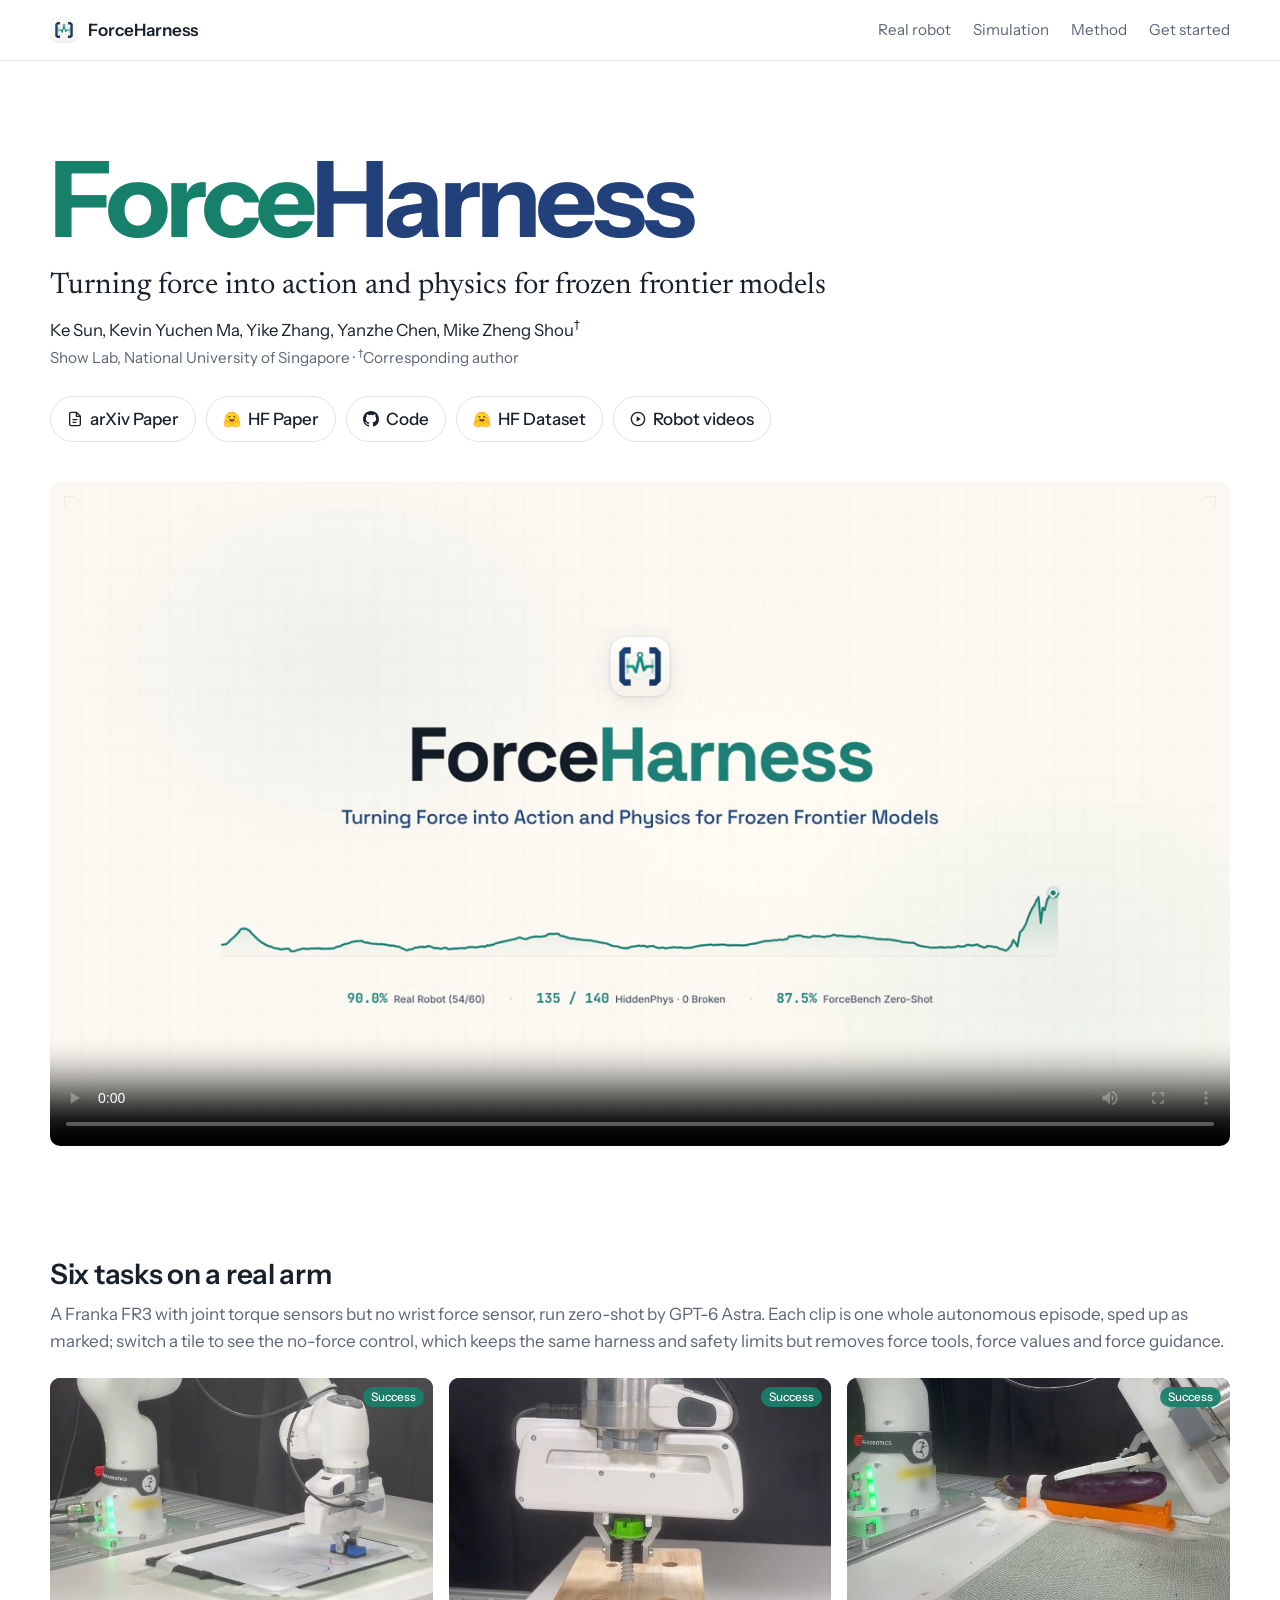
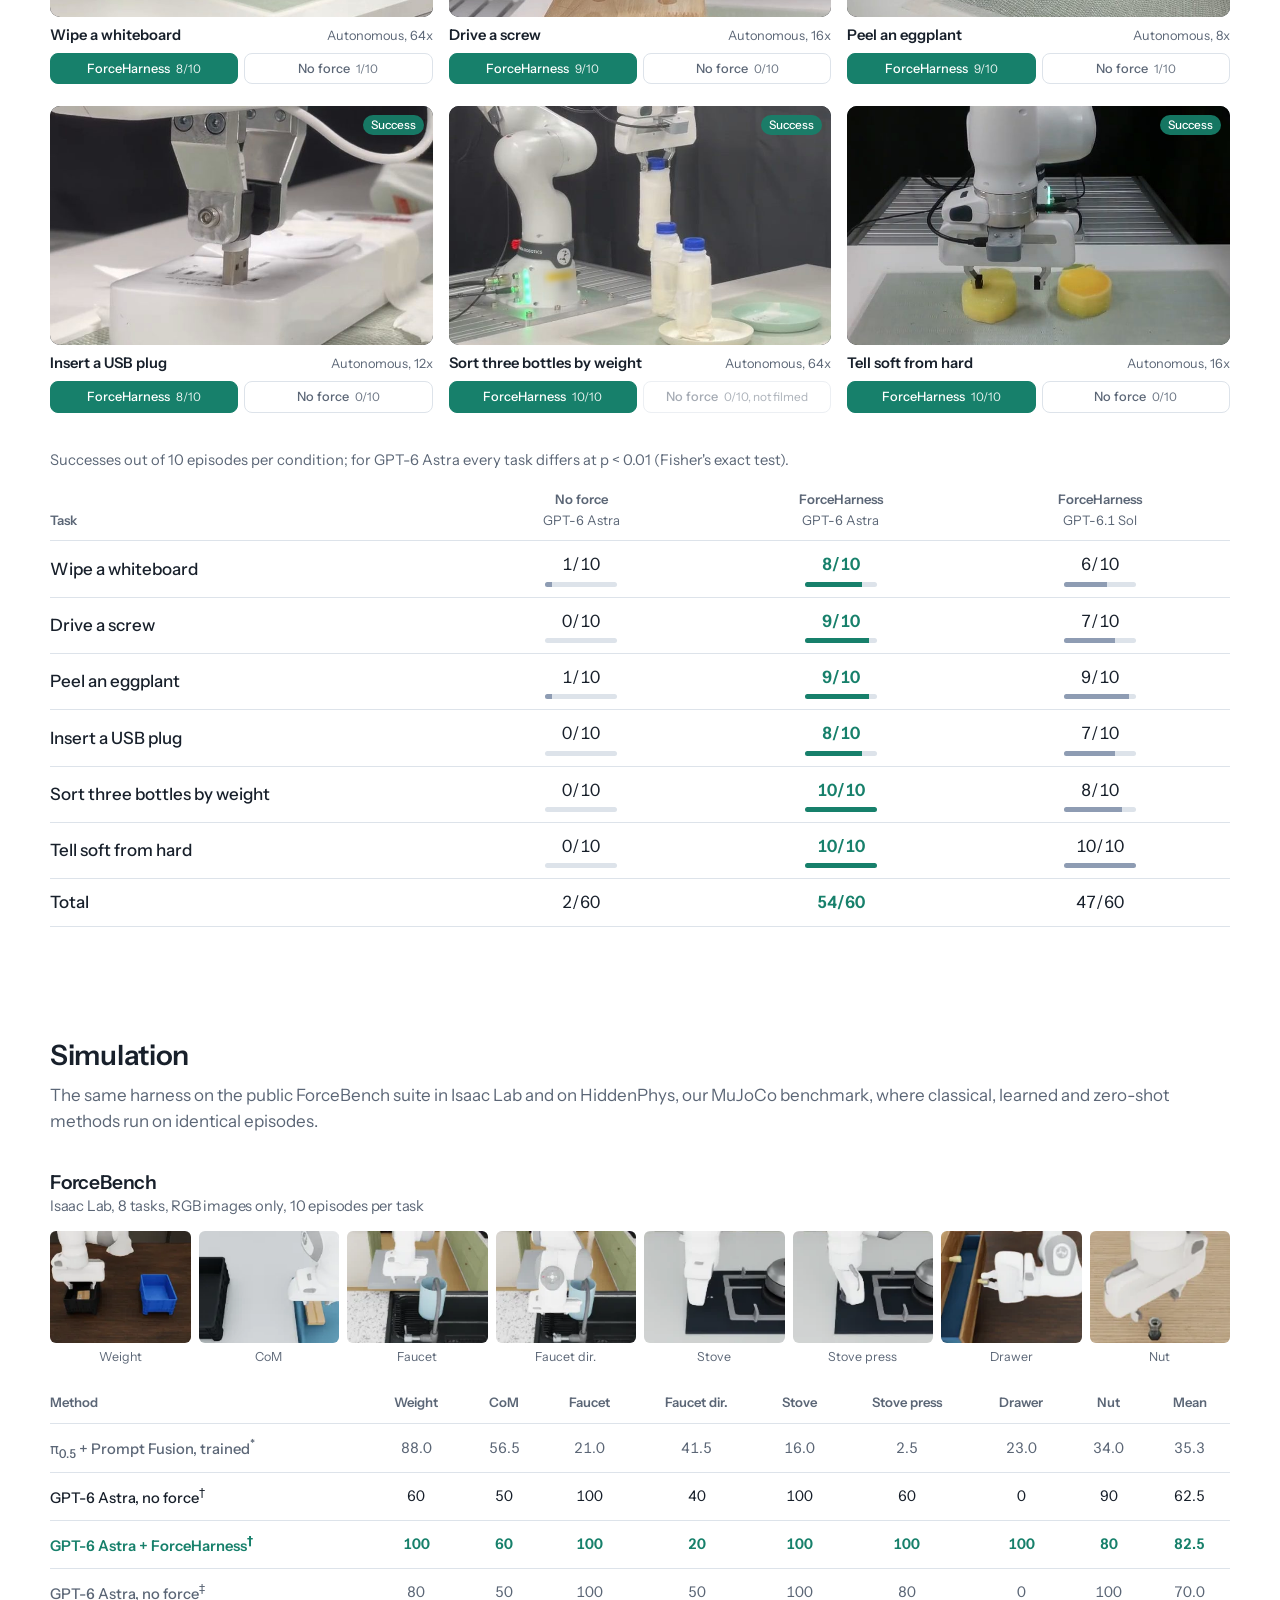
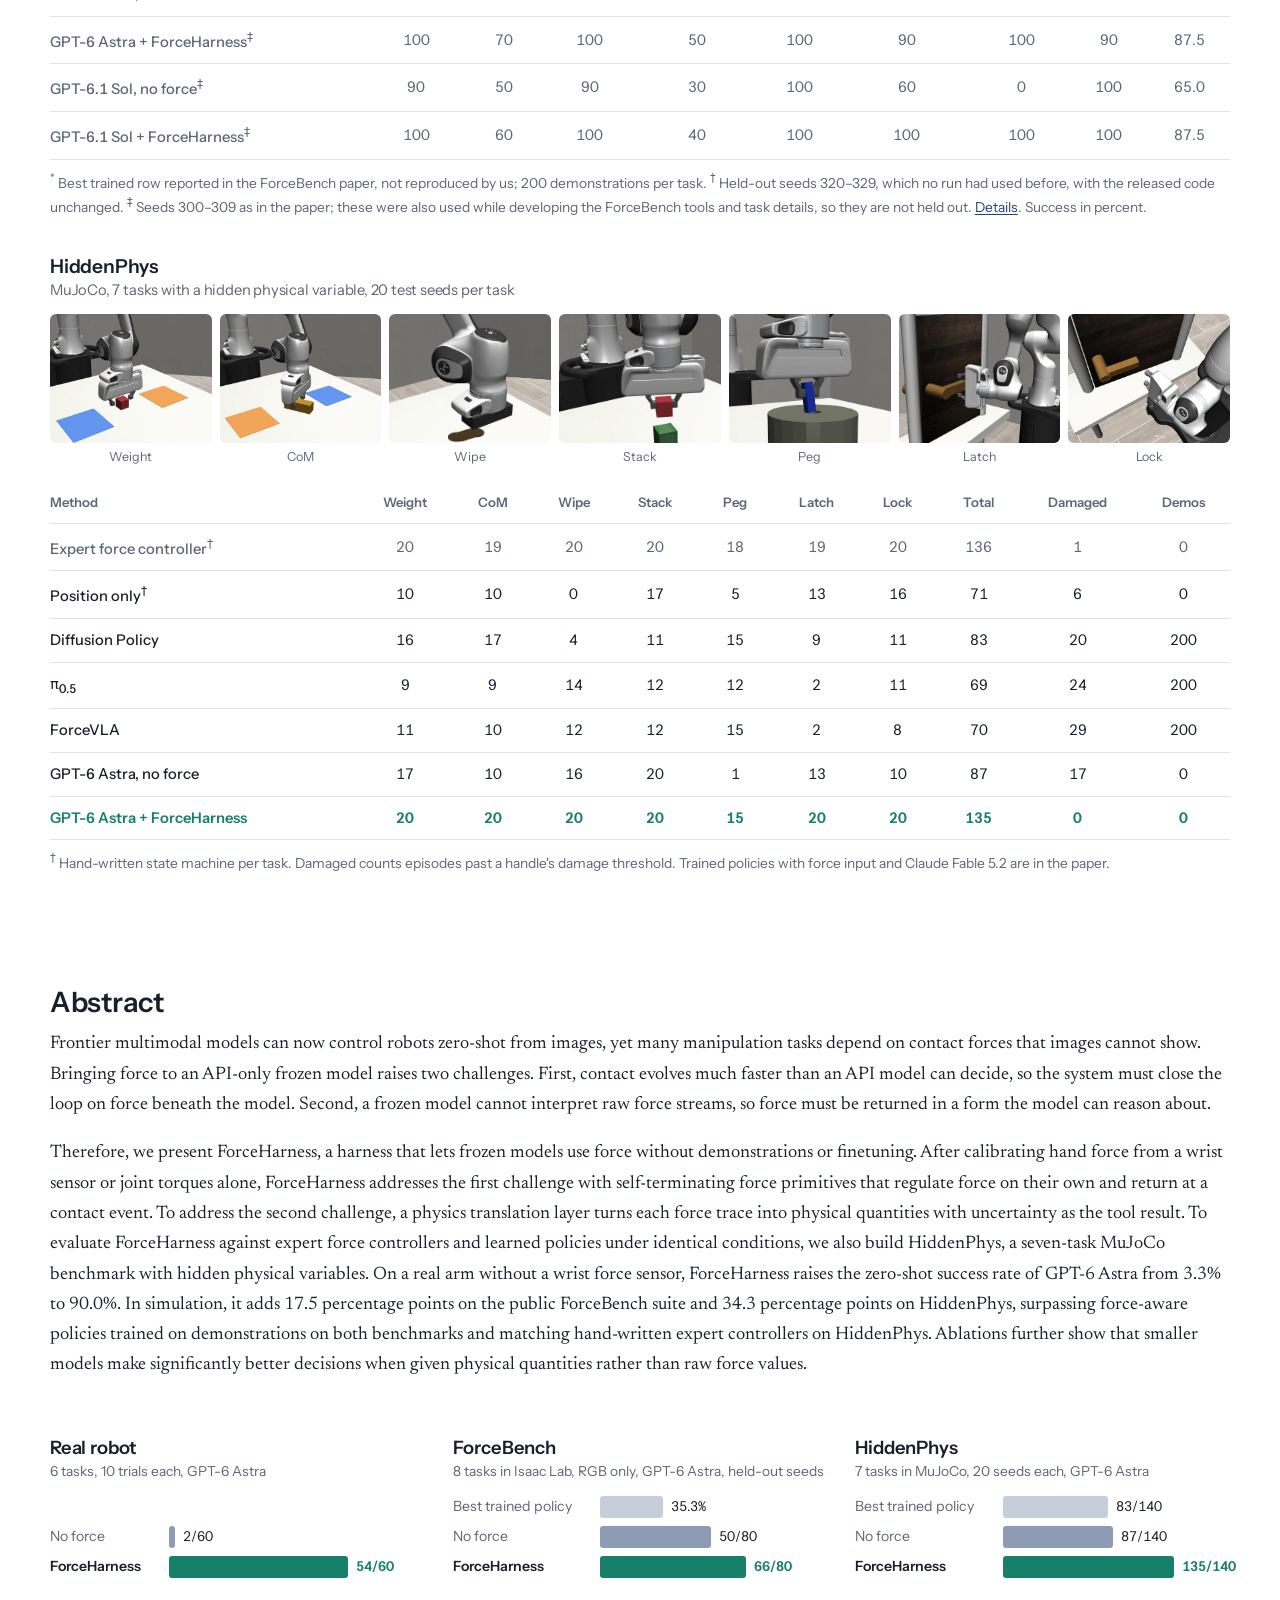
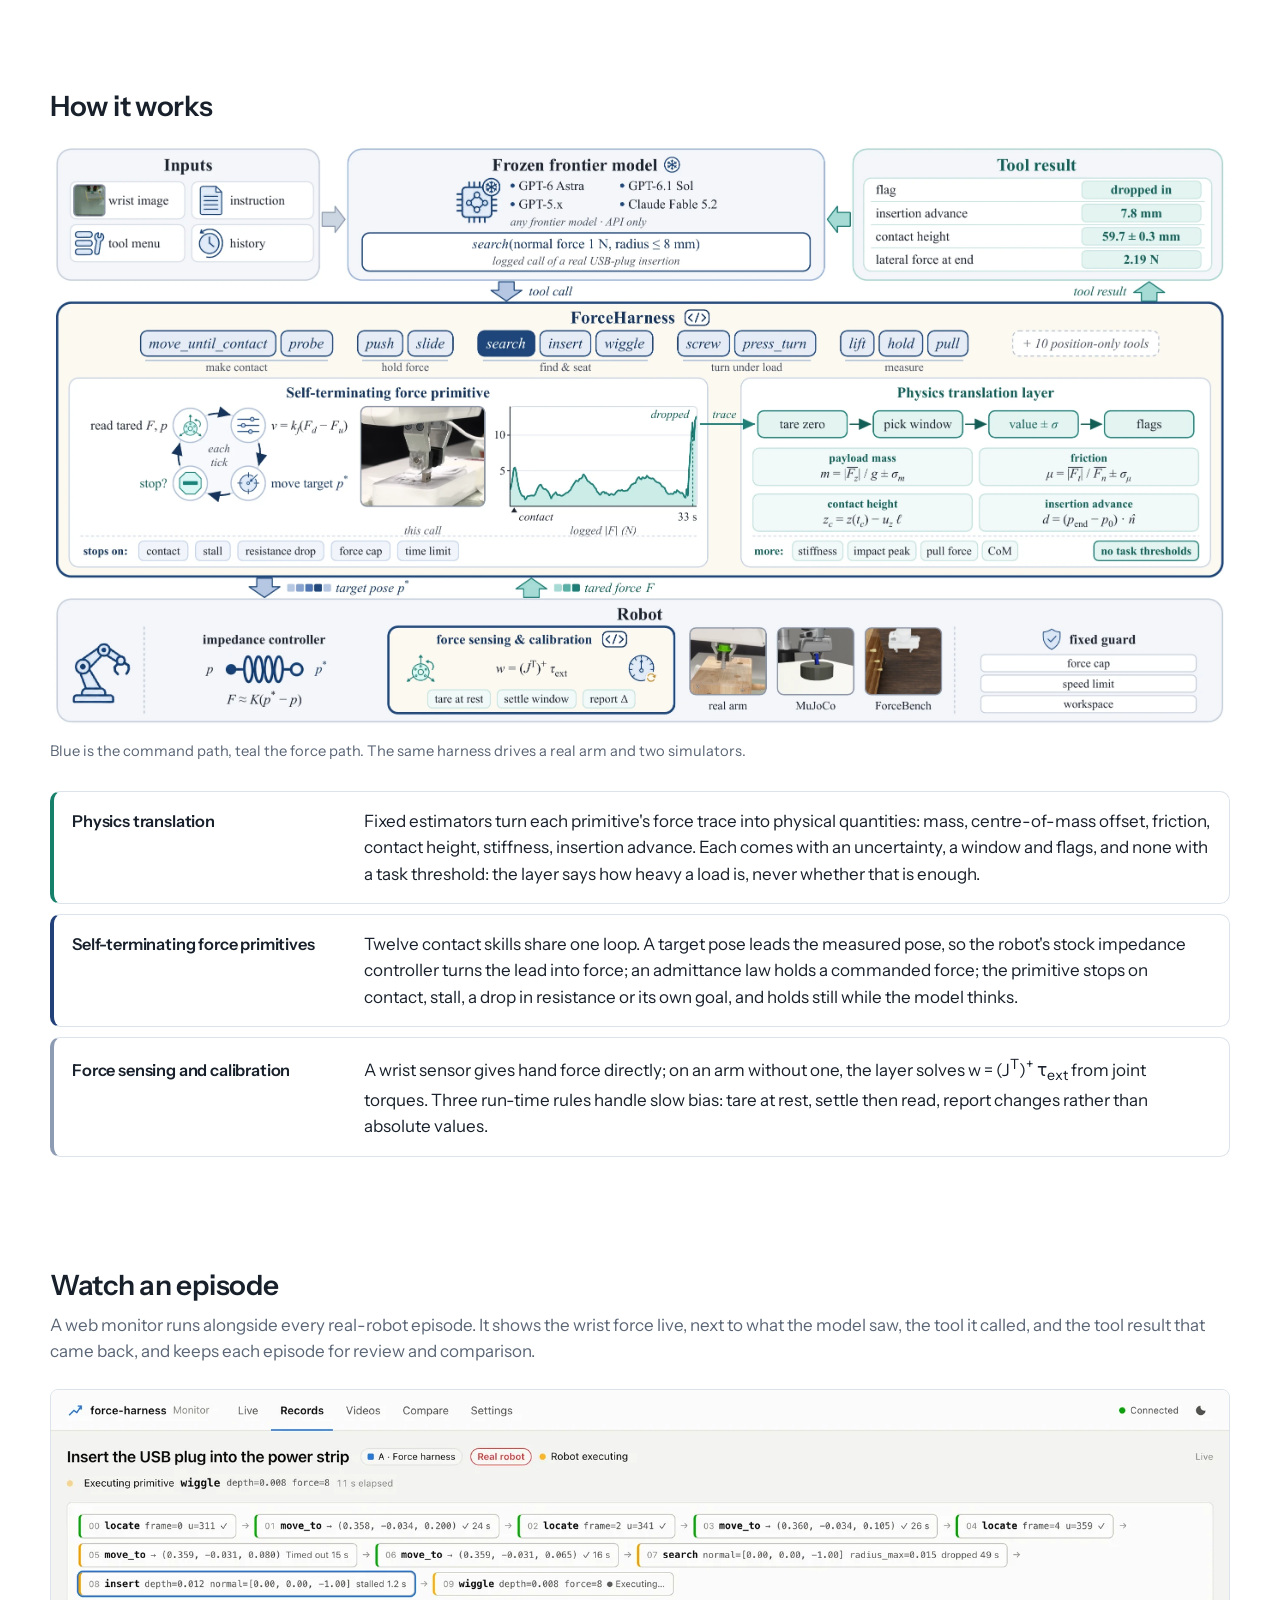
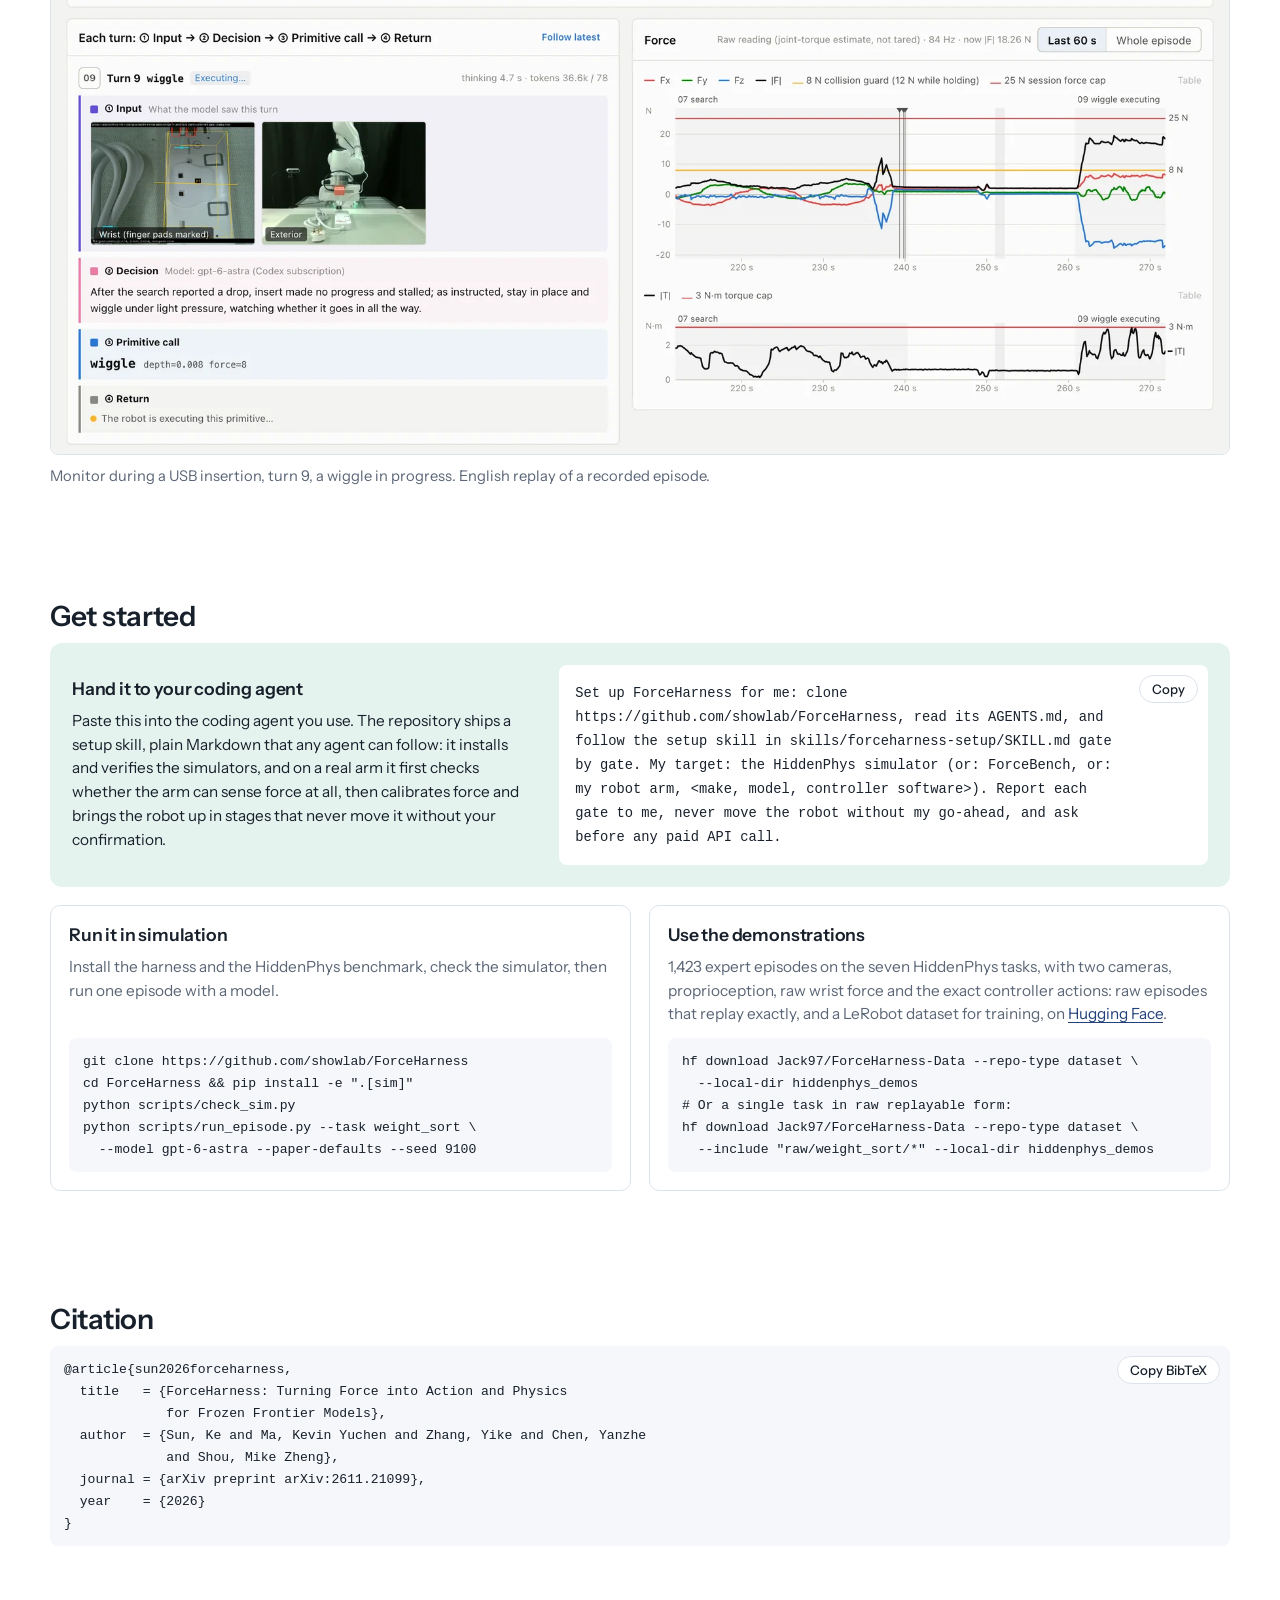
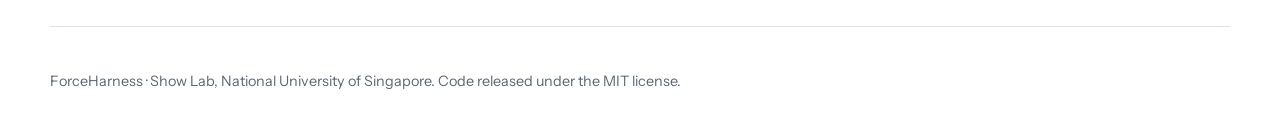
==== commit 19420f91: "Hero links: add HF Paper and Hugging Face icons on Paper/Dataset buttons" ====
--- a/index.html
+++ b/index.html
@@ -19,7 +19,7 @@
 <link rel="preconnect" href="https://fonts.googleapis.com">
 <link rel="preconnect" href="https://fonts.gstatic.com" crossorigin>
 <link href="https://fonts.googleapis.com/css2?family=Instrument+Sans:wght@400;500;600;700&family=JetBrains+Mono:wght@400;500&family=Newsreader:ital,opsz,wght@0,6..72,400;0,6..72,500;1,6..72,400&display=swap" rel="stylesheet">
-<link rel="stylesheet" href="assets/css/site.css?v=20261118b">
+<link rel="stylesheet" href="assets/css/site.css?v=20261118c">
 </head>
 <body>
 <a class="skip" href="#main">Skip to content</a>
@@ -48,10 +48,11 @@
     <p class="authors">Ke Sun, Kevin Yuchen Ma, Yike Zhang, Yanzhe Chen, Mike Zheng Shou<sup>&dagger;</sup></p>
     <p class="affil">Show Lab, National University of Singapore <span aria-hidden="true">&middot;</span> <sup>&dagger;</sup>Corresponding author</p>
     <ul class="links" aria-label="Resources">
-      <li><a class="btn" href="https://arxiv.org/abs/2611.21099">Paper</a></li>
-      <li><a class="btn" href="https://github.com/showlab/ForceHarness">Code</a></li>
-      <li><a class="btn" href="https://huggingface.co/datasets/Jack97/ForceHarness-Data">Dataset</a></li>
-      <li><a class="btn" href="#real">Robot videos</a></li>
+      <li><a class="btn" href="https://arxiv.org/abs/2611.21099"><svg width="16" height="16" viewBox="0 0 24 24" fill="none" stroke="currentColor" stroke-width="2" stroke-linecap="round" stroke-linejoin="round" aria-hidden="true"><path d="M14 2H6a2 2 0 0 0-2 2v16a2 2 0 0 0 2 2h12a2 2 0 0 0 2-2V8z"/><path d="M14 2v6h6"/><path d="M9 13h6"/><path d="M9 17h4"/></svg><span>arXiv Paper</span></a></li>
+      <li><a class="btn" href="https://huggingface.co/papers/2611.21099"><img src="assets/img/hf-logo.svg" alt="" width="18" height="17" aria-hidden="true"><span>HF Paper</span></a></li>
+      <li><a class="btn" href="https://github.com/showlab/ForceHarness"><svg width="16" height="16" viewBox="0 0 16 16" fill="currentColor" aria-hidden="true"><path d="M8 0C3.58 0 0 3.58 0 8c0 3.54 2.29 6.53 5.47 7.59.4.07.55-.17.55-.38 0-.19-.01-.82-.01-1.49-2.01.37-2.53-.49-2.69-.94-.09-.23-.48-.94-.82-1.13-.28-.15-.68-.52-.01-.53.63-.01 1.08.58 1.23.82.72 1.21 1.87.87 2.33.66.07-.52.28-.87.51-1.07-1.78-.2-3.64-.89-3.64-3.95 0-.87.31-1.59.82-2.15-.08-.2-.36-1.02.08-2.12 0 0 .67-.21 2.2.82a7.5 7.5 0 0 1 4 0c1.53-1.04 2.2-.82 2.2-.82.44 1.1.16 1.92.08 2.12.51.56.82 1.27.82 2.15 0 3.07-1.87 3.75-3.65 3.95.29.25.54.73.54 1.48 0 1.07-.01 1.93-.01 2.2 0 .21.15.46.55.38A8.01 8.01 0 0 0 16 8c0-4.42-3.58-8-8-8Z"/></svg><span>Code</span></a></li>
+      <li><a class="btn" href="https://huggingface.co/datasets/Jack97/ForceHarness-Data"><img src="assets/img/hf-logo.svg" alt="" width="18" height="17" aria-hidden="true"><span>HF Dataset</span></a></li>
+      <li><a class="btn" href="#real"><svg width="16" height="16" viewBox="0 0 24 24" fill="none" stroke="currentColor" stroke-width="2" stroke-linecap="round" stroke-linejoin="round" aria-hidden="true"><circle cx="12" cy="12" r="10"/><polygon points="10 8 16 12 10 16 10 8" fill="currentColor" stroke="none"/></svg><span>Robot videos</span></a></li>
     </ul>
   </div>
   <!-- Main video: the project film. It has narration, so it waits for a click. -->
@@ -264,6 +265,6 @@
   <p>ForceHarness &middot; Show Lab, National University of Singapore. Code released under the MIT license.</p>
 </footer>
 
-<script src="assets/js/site.js?v=20261118b" defer></script>
+<script src="assets/js/site.js?v=20261118c" defer></script>
 </body>
 </html>
--- a/assets/css/site.css
+++ b/assets/css/site.css
@@ -80,9 +80,10 @@
 .affil { color: var(--muted); margin: 4px 0 0; font-size: .95rem; }
 .links { list-style: none; padding: 0; margin: 26px 0 0; display: flex; flex-wrap: wrap; gap: 10px; }
 .btn {
-  display: inline-flex; align-items: baseline; gap: 8px; padding: 9px 16px; border-radius: 999px;
+  display: inline-flex; align-items: center; gap: 7px; padding: 9px 16px; border-radius: 999px;
   border: 1px solid var(--rule); color: var(--ink); text-decoration: none; font-weight: 500; background: var(--paper);
 }
+.btn svg, .btn img { flex: none; }
 a.btn:hover { border-color: var(--command); color: var(--command); }
 .btn small { color: var(--muted); font-size: .78rem; font-weight: 400; }
 .btn.is-soon { color: var(--muted); cursor: default; }
